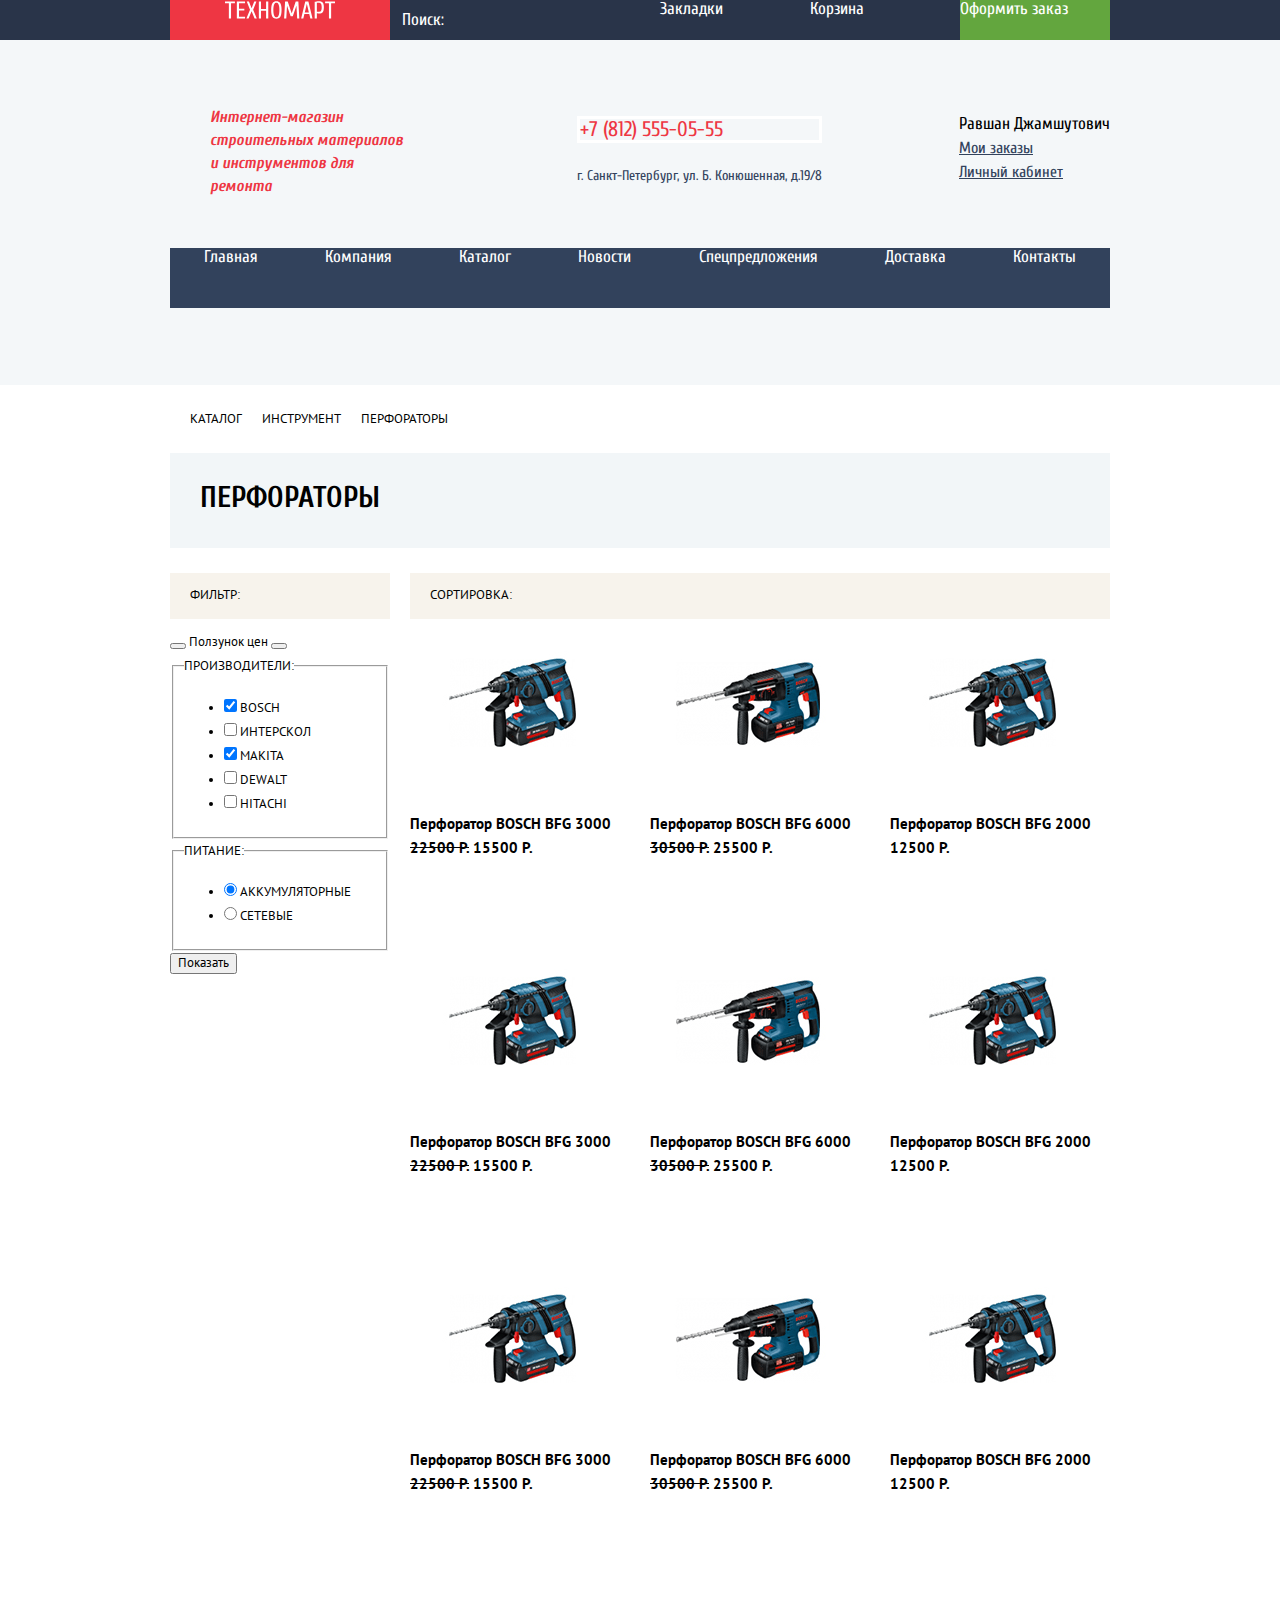
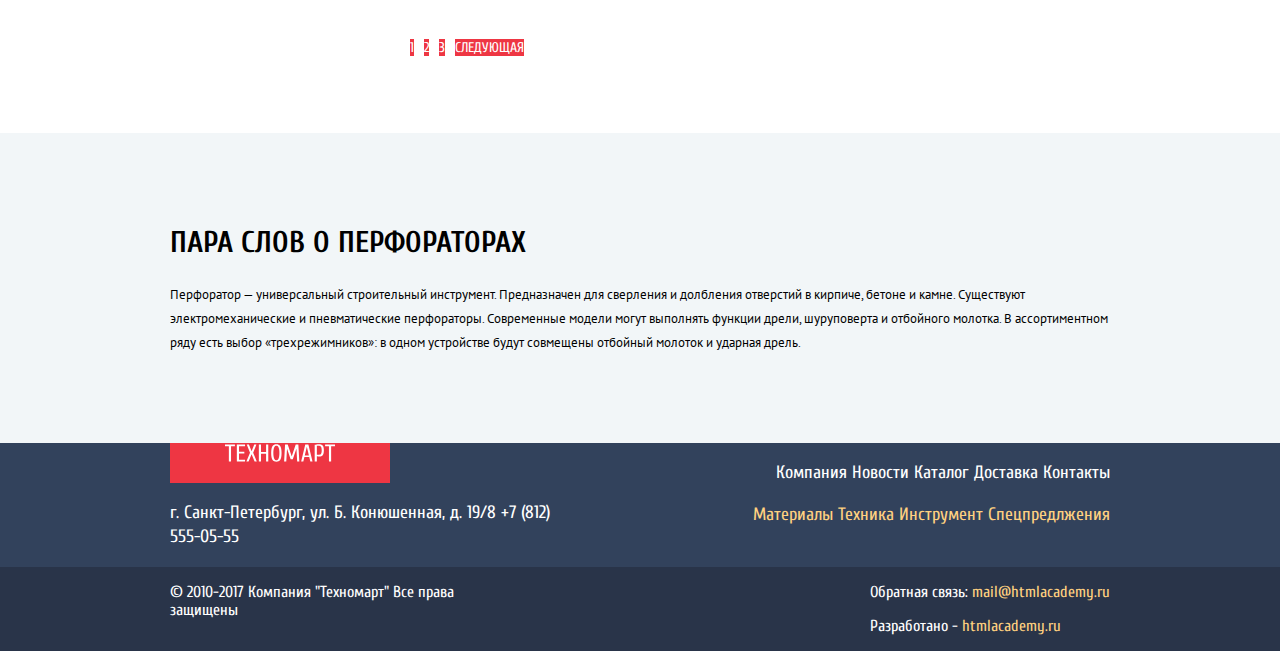
==== catalog.html @ 054a9443 "Доработки всей сетки сайта" ====
<!DOCTYPE html>
<html lang="ru">
  <head>
    <meta charset="utf-8">
    <link href="https://fonts.googleapis.com/css?family=Cuprum:400,400i,700%7CPT+Sans:400,700&display=swap&subset=cyrillic" rel="stylesheet">
    <link rel="stylesheet" href="css/normalize.css">
    <link rel="stylesheet" href="css/style.css">
    <title>HTML Academy: Техномарт</title>
  </head>
  <body class="body-main">
    <header class="header">
      <div class="top-menu">
        <div class="container">
          <div class="flex-left">
            <a href="index.html" class="main-page">
              <img src="img/logo-technomart.svg" alt="Лого Техномарт" width="110" height="20" class="logo-main">
            </a> 
            <form action="https://echo.htmlacademy.ru/" method="post">
              <label class="visually-hidden" for="search">Форма поиска</label>
              <input type="search" name="search" class="search" placeholder="Поиск:" id="search">
            </form>
          </div>
          <div class="flex-right">
            <a href="#" class="bookmarks">Закладки</a>
            <a href="#" class="basket">Корзина</a>
            <a href="#" class="checkout">Оформить заказ</a>
          </div>
        </div>
      </div>

      <div class="middle-memu">
        <div class="container">
          <h1 class="page-title title">Интернет-магазин строительных материалов<br> и инструментов для ремонта</h1>
          <div class="title-contact">
            <p class="phone-contact">+7 (812) 555-05-55</p>
            <p class="city-contact">г. Санкт-Петербург, ул. Б. Конюшенная, д.19/8</p>
          </div>
          <ul class="user-menu-in">
            <li class="user"><a href="#">Равшан Джамшутович</a></li>
            <li><a href="#" class="my-orders">Мои заказы</a></li>
            <li><a href="#" class="area">Личный кабинет</a></li>
          </ul>
        </div>
      </div>

      <nav class="main-navigation">
        <ul class="site-navigation">
          <li><a href="index.html">Главная</a></li>
          <li><a href="#">Компания</a></li>
          <li><a>Каталог</a></li>
          <li><a href="#">Новости</a></li>
          <li><a href="#">Спецпредложения</a></li>
          <li><a href="#">Доставка</a></li>
          <li><a href="#">Контакты</a></li>
        </ul>
      </nav>
    </header>

    <main class="main-container">
      <div class="container">
        <ul class="breadcrumbs">
          <li><a href="index.html"><span class="visually-hidden">Home</span></a></li>
          <li><a>Каталог</a></li>
          <li><a href="#">Инструмент</a></li>
          <li><a href="#">Перфораторы</a></li>
        </ul>
      </div>
          
      <div class="container">
        <h2 class="name-catalog">Перфораторы</h2>
        <div class="flex-catalog">
          <section class="filters">
            <h2 class="filter-block">Фильтр:</h2>
            <form action="https://echo.htmlacademy.ru" method="get">
              <div class="filter-price">
                <div class="range">
                  <button class="button-range" type="button"></button>
                  <span class="range-line">Ползунок цен</span>
                  <button class="button-range" type="button"></button>
                </div>
              </div>
              <fieldset class="manufacturers">
                <legend>ПРОИЗВОДИТЕЛИ:</legend>
                <ul class="manufacturers-list">
                  <li class="filter-option">
                    <input type="checkbox" name="filter-bosch" id="bosch" checked>
                    <label for="bosch">BOSCH</label>
                  </li>
                  <li class="filter-option">
                    <input type="checkbox" name="filter-interskol" id="interskol">
                    <label for="interskol">ИНТЕРСКОЛ</label>
                  </li>
                  <li class="filter-option">
                    <input type="checkbox" name="filter-makita" id="makita" checked>
                    <label for="makita">MAKITA</label>
                  </li>
                  <li class="filter-option">
                    <input type="checkbox" name="filter-dewalt" id="dewalt">
                    <label for="dewalt">DEWALT</label>
                  </li>
                  <li class="filter-option">
                    <input type="checkbox" name="filter-hitachi" id="hitachi">
                    <label for="hitachi">HITACHI</label>
                  </li>
                </ul>
              </fieldset>

              <fieldset class="option">
                <legend>ПИТАНИЕ:</legend>
                <ul>
                  <li class="filter-option">
                    <input type="radio" name="filter" id="battery" checked>
                    <label for="battery">АККУМУЛЯТОРНЫЕ</label>
                  </li>
                  <li class="filter-option">
                    <input type="radio" name="filter" id="network">
                    <label for="network">СЕТЕВЫЕ</label>
                  </li>
                  </ul>
              </fieldset>
              <button type="submit" class="filter-button">Показать</button>
            </form>
          </section>
      
          <section class="catalog-items">
              <h2 class="visually-hidden">Каталог товаров</h2>
              <div class="sorting">
                Сортировка:
              </div>
              <article class="item">
                <img src="img/bfg3000.png" width="218" height="170" alt="Перфоратор BOSCH BFG 3000">
                <h3>
                  <span class="model">Перфоратор BOSCH</span>
                  <span class="model">BFG 3000</span>
                  <del>22500 Р.</del>
                  <span class="price">15500 Р.</span>
                </h3>
              </article>
              <article class="item">
                <img src="img/bfg6000.png" width="218" height="170" alt="Перфоратор BOSCH BFG 6000">
                <h3>
                  <span class="model">Перфоратор BOSCH</span>
                  <span class="model">BFG 6000</span>
                  <del>30500 Р.</del>
                  <span class="price">25500 Р.</span>
                </h3>
              </article>
              <article class="item new-item">
                <img src="img/bfg2000.png" width="218" height="170" alt="Перфоратор BOSCH BFG 2000">
                <h3>
                  <span class="model">Перфоратор BOSCH</span>
                  <span class="model">BFG 2000</span>
                  <del></del>
                  <span class="price">12500 Р.</span>
                </h3>
              </article>
              <article class="item">
                <img src="img/bfg3000.png" width="218" height="170" alt="Перфоратор BOSCH BFG 3000">
                <h3>
                  <span class="model">Перфоратор BOSCH</span>
                  <span class="model">BFG 3000</span>
                  <del>22500 Р.</del>
                  <span class="price">15500 Р.</span>
                </h3>
              </article>
              <article class="item new-item">
                <img src="img/bfg6000.png" width="218" height="170" alt="Перфоратор BOSCH BFG 6000">
                <h3>
                  <span class="model">Перфоратор BOSCH</span>
                  <span class="model">BFG 6000</span>
                  <del>30500 Р.</del>
                  <span class="price">25500 Р.</span>
                </h3>
              </article>
              <article class="item">
                <img src="img/bfg2000.png" width="218" height="170" alt="Перфоратор BOSCH BFG 2000">
                <h3>
                  <span class="model">Перфоратор BOSCH</span>
                  <span class="model">BFG 2000</span>
                  <del></del>
                  <span class="price">12500 Р.</span>
                </h3>
              </article>
              <article class="item new-item">
                <img src="img/bfg3000.png" width="218" height="170" alt="Перфоратор BOSCH BFG 3000">
                <h3>
                  <span class="model">Перфоратор BOSCH</span>
                  <span class="model">BFG 3000</span>
                  <del>22500 Р.</del>
                  <span class="price">15500 Р.</span>
                </h3>
              </article>
              <article class="item">
                <img src="img/bfg6000.png" width="218" height="170" alt="Перфоратор BOSCH BFG 6000">
                <h3>
                  <span class="model">Перфоратор BOSCH</span>
                  <span class="model">BFG 6000</span>
                  <del>30500 Р.</del>
                  <span class="price">25500 Р.</span>
                </h3>
              </article>
              <article class="item">
                <img src="img/bfg2000.png" width="218" height="170" alt="Перфоратор BOSCH BFG 2000">
                <h3>
                  <span class="model">Перфоратор BOSCH</span>
                  <span class="model">BFG 2000</span>
                  <del></del>
                  <span class="price">12500 Р.</span>
                </h3>
              </article>

              <div class="page-number">
                <ul>
                  <li><a href="#" class="button">1</a></li>
                  <li><a href="#" class="button">2</a></li>
                  <li><a href="#" class="button">3</a></li>
                  <li><a href="#" class="button">Следующая</a></li>
                </ul>
              </div>
          </section>
        </div>
      </div>
      <div class="main-bottom">
        <div class="container">
            <h2 class="about-perforator">ПАРА СЛОВ О ПЕРФОРАТОРАХ</h2>
            <p class="about-perforator-text">Перфоратор — универсальный строительный инструмент. Предназначен для сверления и долбления отверстий в кирпиче, бетоне и камне.
                Существуют электромеханические и пневматические перфораторы. Современные модели могут выполнять функции дрели, шуруповерта и отбойного молотка. В ассортиментном ряду есть выбор «трехрежимников»: в одном устройстве будут совмещены отбойный молоток и ударная дрель.</p>
        </div>
      </div>
    </main>

      <footer class="page-footer">
        <div class="container">
          <div class="footer-top">
            <div class="flex-footer-left">
              <div class="main-page">
                <img src="img/logo-technomart.svg" alt="Лого Техномарт" width="110" height="20" class="logo-main">
              </div>
              <p>г. Санкт-Петербург, ул. Б. Конюшенная, д. 19/8
                  +7 (812) 555-05-55</p>
            </div>
  
            <div class="flex-footer-right">
              <ul class="footer-menu">
                <li><a href="#">Компания</a></li>
                <li><a href="#">Новости</a></li>
                <li><a href="catalog.html">Каталог</a></li>
                <li><a href="#">Доставка</a></li>
                <li><a href="#">Контакты</a></li>
              </ul>
              
              <ul class="shop-list">
                <li><a href="#">Материалы</a></li>
                <li><a href="#">Техника</a></li>
                <li><a href="#">Инструмент</a></li>
                <li><a href="#">Спецпредлжения</a></li>
              </ul>
            </div>
          </div>
        </div>
  
        <div class="footer-bottom">
          <div class="container">
            <div class="flex-footer-bottom">
              <div class="flex-footer-bottom-left">
                <p class="footer-copyright">&copy; 2010-2017 Компания "Техномарт" Все права защищены</p>
              </div>
              <div class="flex-footer-bottom-center">
                <ul class="button-social">
                  <li><a href="#" class="vk"><span class="visually-hidden">Вконтакте</span></a></li>
                  <li><a href="#" class="fb"><span class="visually-hidden">Фейсбук</span></a></li>
                  <li><a href="#" class="inst"><span class="visually-hidden">Инстаграм</span></a></li>
                </ul>
              </div>
              <div class="flex-footer-bottom-right">
                <div class="feedback">
                  <p>Обратная связь: <a href="mailto:mail@htmlacademy.ru">mail@htmlacademy.ru</a></p>
                </div>
                <div class="develop">
                  <p>Разработано - <a href="https://htmlacademy.ru/intensive/htmlcss">htmlacademy.ru</a></p>
                </div>
              </div>
            </div>
          </div>
        </div>
      </footer>

      <section class="modal modal-item">
        <h2>Товар добавлен в корзину!</h2>
        <button type="button">Оформить заказ</button>
        <button type="button">Продолжить покупки</button>
        <button class="modal-close" type="button"><span class="visually-hidden">Закрыть</span></button>
      </section>
  </body>
</html>
---- css/style.css ----
html {
  box-sizing: border-box;
}

*, *::before, *::after {
  box-sizing: inherit;
}

body {
  margin: 0;
  padding: 0;

  font-family: "PT Sans", Arial, sans-serif;
  font-size: 13px;
  line-height: 24px;
  color: #000000;

  background-color: #ffffff;
}

a {
  text-decoration: none;
}

.header {
  font-family: "Cuprum", Arial, sans-serif;
  font-size: 17px;
  color: #ffffff;

  background-color: #f4f7f9;
}

.header a {
  color: #ffffff;
}

.main-page {
  background-color: #ee3643;
}

.top-menu .main-page:hover,
.page-footer .main-page:hover {
  color: #ffffff;
  background-color: #ca2c37;
}

.top-menu .main-page:focus,
.top-menu .main-page:active,
.page-footer .main-page:focus,
.page-footer .main-page:active {
  background-color: #ba2732;
  color: rgb(255,255,255, 0.3);
}

.search {
  color: #ffffff;
  border-width: 0px;

  background-color: #293449;
}

.search::placeholder {
  color: #ffffff;
}

.top-menu .search:hover {
  background-color: #212a3a;
}

.top-menu .search:focus,
.top-menu .search:active {
  color: #000000;
  background-color: #ffffff;
}

.top-menu {
  line-height: 18px;
  
  background-color: #293449;
}

.top-menu a:hover {
  background-color: #212a3a;
}

.top-menu a:focus,
.top-menu a:active {
  background-color: #161d29;
  color: rgb(255,255,255, 0.3);
}

.checkout {
  background-color: #63a63e;
}

.top-menu .checkout:hover {
  background-color: #5fbb2d;
}

.top-menu .checkout:focus,
.top-menu .checkout:active {
  background-color: #518534;
}

.page-title {
  font-family: "Cuprum", Arial, sans-serif;
  font-size: 16px;
  line-height: 23px;
  color: #ee3643;
  font-style: italic;
}

.phone-contact {
  font-size: 21px;
  line-height: 21px;
  color: #ee3643;
  
  border: 3px solid white;
}

.city-contact {
  font-size: 14px;
  line-height: 24px;
  color: #32425c;
}

.user-menu li {
  list-style: none;
}

.user-menu a {
  font-size: 21px;
  line-height: 21px;
  color: #000000;
  list-style: none;
  background-color: #ffffff;
}

.my-orders,
.area {
  color: #32425c;
  font-size: 16px;
  line-height: 18px;
}

.user-menu a:hover {
  color: #ee3643;
}

.user-menu a:focus,
.user-menu a:active {
  color: rgb(0,0,0, 0.3);
}

.user-menu-in li,
.user-menu li {
  list-style: none;
  margin-left: 0;
  padding: 0;
}

.user-menu-in a{
  color: #32425c;
  text-decoration: underline;
}

.user-menu-in a:hover {
  color: #ee3643;
}

.user-menu-in a:focus,
.user-menu-in a:active {
  color: rgb(0,0,0, 0.3);
}

.user a {
  color: #000000;
  text-decoration: none;
}

.user a:hover {
  color: #000000;
}

.user a:focus,
.user a:active {
  color: rgb(0,0,0, 0.3);
}

.main-navigation li {
  font-size: 17px;
  line-height: 17px;
  list-style: none;
  color: #ffffff;
  background-color: #32425c;
}

.main-navigation ul {
  margin-left: 0;
  padding-left: 0;
}

.main-navigation a:hover {
  background-color: #293449;
}

.main-navigation a:focus,
.main-navigation a:active {
  background-color: #1d2739;
  color: rgb(255,255,255, 0.3);
}

.breadcrumbs li {
  list-style: none;
}

.breadcrumbs a{
   font-family: "PT Sans", Arial, sans-serif;
   color: #000000;
   font-size: 13px;
   line-height: 18px;
   text-transform: uppercase;
}

.information h2 {
  font-family: "Cuprum", Arial, sans-serif;
  color: #000000;
  font-size: 30px;
  line-height: 30px;
  text-transform: uppercase;
  font-weight: normal;
}

.information p {
  font-size: 13px;
  line-height: 24px;
}

.information li {
  list-style: none;
  font-family: "Cuprum", Arial, sans-serif;
  font-size: 18px;
  line-height: 20px;
}

.button {
  font-family: "Cuprum", Arial, sans-serif;
  font-size: 14px;
  line-height: 18px;
  color: #ffffff;
  text-transform: uppercase;
  background-color: #ee3643;
}

.button:hover {
  background-color: #ca2c37;
}

.button:focus,
.button:active {
  background-color: #ba2732;
}

.page-footer {
  font-family: "Cuprum", Arial, sans-serif;
  font-size: 18px;
  line-height: 24px;
  color: #ffffff;
  background-color: #32425c;
}

.page-footer a  {
  color: #ffffff;
}

.page-footer li {
  list-style: none;
}

.shop-list a {
  color: #ffd180;
}

.footer-menu a:hover,
.shop-list a:hover {
  text-decoration: underline;
}

.footer-menu a:focus,
.footer-menu a:active {
  text-decoration: none;
  color: rgb(255,255,255, 0.3);
}

.shop-list a:focus,
.shop-list a:active {
  text-decoration: none;
  color: rgb(255, 209, 128, 0.3);
}

.footer-bottom {
  font-size: 16px;
  line-height: 18px;
  background-color: #293449;
}

.footer-bottom a {
  color: #ffd180;
}

.footer-bottom a:hover {
  text-decoration: underline;
}

.footer-bottom a:focus,
.footer-bottom a:active {
  text-decoration: none;
  color: #ee3643;
}

/* Modal */
.modal {
  display: none;
}

/* Скрытный текст */
.visually-hidden {
  position: absolute;
  width: 1px;
  height: 1px;
  margin: -1px;
  border: 0;
  padding: 0;
  clip: rect(0 0 0 0);
  overflow: hidden;
}

/* СЕТКА */

.top-menu {
  width: 100%;
  min-height: 40px;
  margin-bottom: 55px;
}

.container {
  width: 960px;
  padding: 0 10px;
  margin: 0 auto;
}

.top-menu .container {
  display: flex;
  justify-content: space-between;
  align-items: center;
}

.flex-left {
  width: 460px;
  display: flex;
}

.flex-right {
  width: 460px;
  display: flex;
  justify-content: flex-end;
}

.main-page {
  width: 220px;
  min-height: 40px;
  margin-right: 10px;

  text-align: center;
}

input[type="search"] {
  width: 220px;
  min-height: 40px;
}

.flex-right {
  width: 460px;
  display: flex;
}

.bookmarks,
.basket,
.checkout {
  width: 150px;
  min-height: 40px;
}

.middle-memu .container {
  display: flex;
  justify-content: space-between;
}

.title {
  width: 200px;
  margin-left: 40px;
  margin-right: 70px;
}

.middle-memu {
  margin-bottom: 40px; 
}

.user-menu {
  width: 300px;
  display: flex;
  justify-content: space-around;
}

.main-navigation {
  width: 940px;
  margin: 0 auto;
}

.site-navigation {
  display: flex;
  justify-content: space-around;

  background-color: #32425c;
}

.site-navigation li {
  min-height: 60px;
}

.header {
  margin-bottom: 60px;
  padding-bottom: 60px;
}

.information {
  display: flex;
}

.about-company {
  width: 540px;

  margin-right: 100px;
}

.transport-company {
  width: 300px;
}

.footer-top {
  display: flex;
  justify-content: space-between;
}

.flex-footer-left {
  width: 380px;
  margin-right: 10px;
}

.flex-footer-right {
  width: 550px;

  justify-content: flex-end;
}

.footer-menu,
.shop-list {
  display: flex;
  justify-content: flex-end;
}

.footer-menu li,
.shop-list li {
  margin-right: 5px;
}

.footer-menu li:last-child,
.shop-list li:last-child {
  margin-right: 0;
}

.flex-footer-bottom {
  display: flex;
  justify-content: space-between;
}

.flex-footer-bottom-left {
  width: 300px;
}

.flex-footer-bottom-center {
  width: 160px;
}

.flex-footer-bottom-rigth {
  width: 300px;
}

.services {
  width: 960px;

  font-family: "Cuprum", Arial, sans-serif;
  color: #ffffff;
  
  display: flex;
  flex-wrap: wrap;
  justify-content: space-between;
  
  margin-bottom: 53px;
}

.block {
  width: 300px;
  height: 123px;
  background-color: #212a3a;
  margin-right: 20px;
  margin-bottom: 20px;
}

.slaid {
  width: 620px;
  height: 266px;
}

.block a {
  color: #ffffff;
}

.popular {
  background-color: #f9f5f0;

  display: flex;
  justify-content: space-between;

  padding-left: 30px;
  padding-right: 25px;
  padding-top: 20px;
  padding-bottom: 20px;
  margin-bottom: 20px;
}

.products-list {
  display: flex;
  justify-content: space-between;

  margin-bottom: 20px;
}

.generator-logo ul{
  display: flex;
  justify-content: space-between;
  flex-wrap: wrap;

  list-style: none;
  margin-left: 0;
  padding-left: 0;
}

.generator-logo a {
  display: block;

  width: 220px;
  height: 145px;
}

.generators {
  margin-bottom: 85px;
}

.handling-list {
  list-style: none;
  margin-left: 0;
  margin-top: 0;
  margin-bottom: 0;
  padding-left: 0;
}

.handling-bottom {
  display: flex;
}

.handling {
  background-color: #f4f8f9;
  
  padding-top: 70px;
  padding-bottom: 100px;
  margin-bottom: 80px;
}

.breadcrumbs {
  display: flex;

  margin-left: 0;
  padding-left: 0;
}

.breadcrumbs li {
  font-size: 13px;
  line-height: 18px;

  margin-right: 20px;
}

.body-main .header {
  margin-bottom: 25px;
}

.name-catalog {
  font-family: "Cuprum", Arial, sans-serif;
  font-size: 30px;
  line-height: 30px;
  text-transform: uppercase;

  background-color: #f2f6f8;

  padding-left: 30px;
  padding-top: 30px;
  padding-bottom: 35px;
}

.flex-catalog {
  display: flex;
  flex-wrap: wrap;
}

.filters {
  width: 220px;

  margin-right: 20px;
  margin-top: 0;
}

.catalog-items {
  width: 700px;

  display: flex;
  flex-wrap: wrap;
  justify-content: space-between;
}

.item {
  width: 220px;
  height: 318px;
}

.filter-block {
  font-size: 13px;
  line-height: 18px;
  font-weight: normal;

  padding-top: 13px;
  padding-bottom: 15px;
  padding-left: 20px;
  margin-top: 0;

  text-transform: uppercase;
  background-color: #f7f3ec;
}

.sorting {
  width: 100%;

  font-size: 13px;
  line-height: 18px;
  text-transform: uppercase;
  font-weight: normal;

  background-color: #f7f3ec;

  padding-top: 13px;
  padding-bottom: 15px;
  padding-left: 20px;
  margin-top: 20xp;
}

.page-number {
  margin-top: 50px;
  margin-bottom: 60px;
}

.page-number ul{
  display: flex;

  list-style: none;
  margin-left: 0;
  padding-left: 0;
}

.page-number li {
  margin-right: 10px;
}

.main-bottom {
  padding-top: 70px;
  padding-bottom: 75px;

  background-color: #f2f6f8;
}

.about-perforator {
  font-family: "Cuprum", Arial, sans-serif;
  font-size: 30px;
  line-height: 30px;
  text-transform: uppercase;
}

.about-perforator-text {
  font-size: 13px;
  line-height: 24px;
}

/* Slider-main */
.slaid {
  position: relative;
}

.slaid input[type="radio"] {
  display: none;
}

.slider-inner {
  overflow: hidden;
}

.slider-slides {
  width: 200%;
  transition: transform 0.8s ease;
}

.slider-slides .sliderx {
  float: left;
  width: 620px;
  height: 266px;
}

.slider-controls {
  position: absolute;
  z-index: 1;

  margin-top: 215px;
  margin-left: 295px;

}

.slider-controls label {
  display: inline-block;
  margin: 0 2.5px;
  width: 10px;
  height: 10px;
  border-radius: 50%;
  background-color: white; 
  border: 2px solid white;
  cursor: pointer;
  transition: background-color 0.2s;
}

#btn-1:checked ~ .slider-controls label[for="btn-1"],
#btn-2:checked ~ .slider-controls label[for="btn-2"] {
  background-color: #ee3643;
}


#btn-1:checked ~ .slider-inner .slider-slides {
  transform: translate(0);
}

#btn-2:checked ~ .slider-inner .slider-slides {
  transform: translate(-620px);
}

.handling-top {
  margin-bottom: 75px;
}

.handling-list {
  width: 240px;
  margin-right: 80px;
}

.slide-handling {
  width: 630px;
}
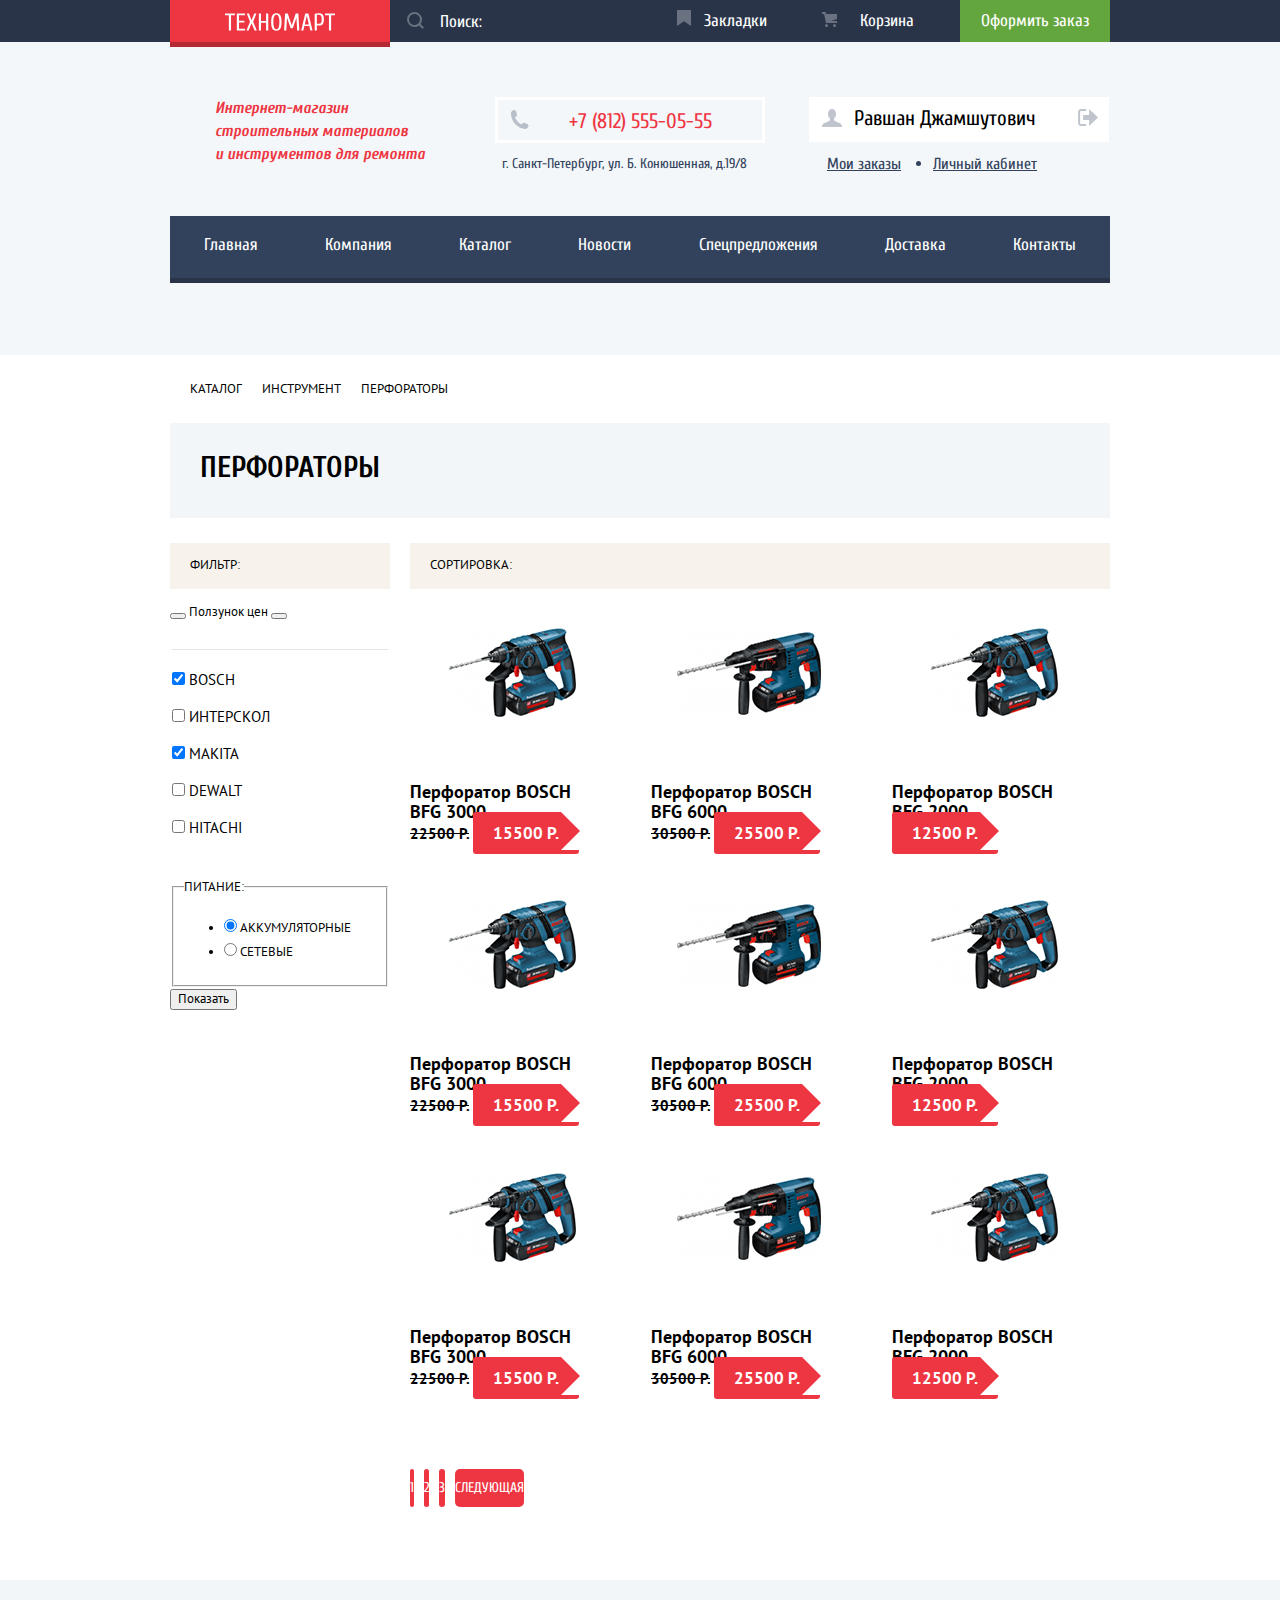
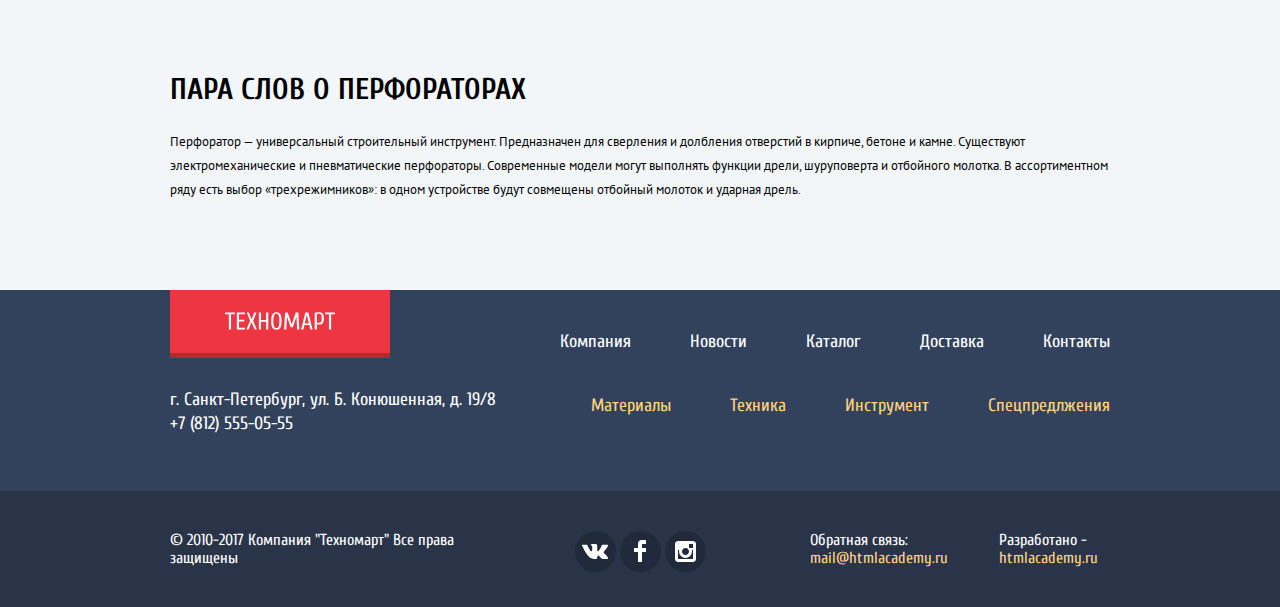
==== commit 14e3f3b3: "Главная страница" ====
--- a/catalog.html
+++ b/catalog.html
@@ -7,7 +7,7 @@
     <link rel="stylesheet" href="css/style.css">
     <title>HTML Academy: Техномарт</title>
   </head>
-  <body class="body-main">
+  <body class="inner">
     <header class="header">
       <div class="top-menu">
         <div class="container">
@@ -15,7 +15,7 @@
             <a href="index.html" class="main-page">
               <img src="img/logo-technomart.svg" alt="Лого Техномарт" width="110" height="20" class="logo-main">
             </a> 
-            <form action="https://echo.htmlacademy.ru/" method="post">
+            <form action="https://echo.htmlacademy.ru/" method="post" class="form-search">
               <label class="visually-hidden" for="search">Форма поиска</label>
               <input type="search" name="search" class="search" placeholder="Поиск:" id="search">
             </form>
@@ -30,13 +30,15 @@
 
       <div class="middle-memu">
         <div class="container">
-          <h1 class="page-title title">Интернет-магазин строительных материалов<br> и инструментов для ремонта</h1>
+          <h1 class="page-title">Интернет-магазин строительных материалов и&nbsp;инструментов для ремонта</h1>
           <div class="title-contact">
             <p class="phone-contact">+7 (812) 555-05-55</p>
             <p class="city-contact">г. Санкт-Петербург, ул. Б. Конюшенная, д.19/8</p>
           </div>
           <ul class="user-menu-in">
-            <li class="user"><a href="#">Равшан Джамшутович</a></li>
+            <li class="user"><a href="#"><svg xmlns="http://www.w3.org/2000/svg" width="20" height="18" viewBox="0 0 20 18"><path fill="#32425c" d="M17.881 14.166c-2.144-.735-4.256-1.666-5.207-2.39-.657-.501-.77-1.618-.517-2.415 1.118-.903 1.864-2.477 1.864-4.278C14.021 2.276 12.221 0 10 0S5.979 2.276 5.979 5.083c0 1.801.746 3.374 1.863 4.277.253.798.141 1.915-.517 2.416-.95.724-3.063 1.654-5.207 2.39S0 18 0 18h20s.025-3.099-2.119-3.834z"/></svg>
+              Равшан Джамшутович</a></li>
+            <li class="login-out"><a href="#"><svg xmlns="http://www.w3.org/2000/svg" width="21" height="17" viewBox="0 0 21 17"><g fill="#32425c"><path fill="#32425c" d="M21 8.5L12.125 0v6h-6v5h6v6z"/><path fill="#32425c" d="M3.106 13.952V3.048c.018-.376.171-1.057 1.01-1.057h5.027V0H4.116C1.938 0 1.112 1.81 1.087 3.027v10.946C1.112 15.189 1.938 17 4.116 17h5.027v-1.99H4.116c-.839 0-.992-.683-1.01-1.058z"/></g></svg></a></li>
             <li><a href="#" class="my-orders">Мои заказы</a></li>
             <li><a href="#" class="area">Личный кабинет</a></li>
           </ul>
@@ -80,7 +82,7 @@
                 </div>
               </div>
               <fieldset class="manufacturers">
-                <legend>ПРОИЗВОДИТЕЛИ:</legend>
+                <legend class="visually-hidden">ПРОИЗВОДИТЕЛИ:</legend>
                 <ul class="manufacturers-list">
                   <li class="filter-option">
                     <input type="checkbox" name="filter-bosch" id="bosch" checked>
@@ -233,9 +235,9 @@
         <div class="container">
           <div class="footer-top">
             <div class="flex-footer-left">
-              <div class="main-page">
+              <a class="main-page" href="index.html">
                 <img src="img/logo-technomart.svg" alt="Лого Техномарт" width="110" height="20" class="logo-main">
-              </div>
+              </a> 
               <p>г. Санкт-Петербург, ул. Б. Конюшенная, д. 19/8
                   +7 (812) 555-05-55</p>
             </div>
@@ -244,7 +246,7 @@
               <ul class="footer-menu">
                 <li><a href="#">Компания</a></li>
                 <li><a href="#">Новости</a></li>
-                <li><a href="catalog.html">Каталог</a></li>
+                <li><a>Каталог</a></li>
                 <li><a href="#">Доставка</a></li>
                 <li><a href="#">Контакты</a></li>
               </ul>
@@ -267,9 +269,9 @@
               </div>
               <div class="flex-footer-bottom-center">
                 <ul class="button-social">
-                  <li><a href="#" class="vk"><span class="visually-hidden">Вконтакте</span></a></li>
-                  <li><a href="#" class="fb"><span class="visually-hidden">Фейсбук</span></a></li>
-                  <li><a href="#" class="inst"><span class="visually-hidden">Инстаграм</span></a></li>
+                  <li><a href="#" class="vk"><span class="visually-hidden">Вконтакте</span><svg xmlns="http://www.w3.org/2000/svg" width="26" height="15" viewBox="0 0 26 15"><path fill="#FFF" d="M16.138 11.51c.956-.309 2.18 2.04 3.483 2.939.978.681 1.727.534 1.727.534l3.473-.05s1.815-.112.957-1.554c-.071-.12-.503-1.069-2.585-3.022-2.177-2.043-1.882-1.712.739-5.244 1.597-2.153 2.236-3.468 2.036-4.028-.192-.539-1.365-.399-1.365-.399L20.69.713c-.381.001-.704.119-.851.515-.003.004-.621 1.666-1.445 3.079-1.741 2.989-2.436 3.148-2.724 2.961-.661-.433-.494-1.737-.494-2.664 0-2.897.432-4.105-.846-4.417-.427-.104-.739-.172-1.828-.182-1.392-.021-2.574 0-3.244.329-.445.223-.786.712-.579.74.26.035.843.16 1.155.586.401.552.389 1.789.389 1.789s.229 3.411-.54 3.834c-.528.29-1.25-.302-2.803-3.016-.793-1.388-1.392-2.922-1.392-2.922s-.116-.285-.326-.441c-.25-.185-.6-.244-.6-.244L.848.684S.29.7.085.946c-.182.218-.015.668-.015.668s2.909 6.881 6.203 10.347c3.02 3.182 6.452 2.971 6.452 2.971h1.555s.469-.054.709-.312c.224-.24.214-.691.214-.691s-.031-2.109.935-2.419z"/></svg></a></li>
+                  <li><a href="#" class="fb"><span class="visually-hidden">Фейсбук</span><svg xmlns="http://www.w3.org/2000/svg" width="12" height="22" viewBox="0 0 12 22"><path fill="#FFF" d="M12 4V0H8a4 4 0 0 0-4 4v4H0v4h4v10h4V12h4V8H8V4h4z"/></svg></a></li>
+                  <li><a href="#" class="inst"><span class="visually-hidden">Инстаграм</span><svg xmlns="http://www.w3.org/2000/svg" width="21" height="21" viewBox="0 0 21 21"><path fill="#FFF" d="M18 0H3C1.35 0 0 1.35 0 3v15c0 1.65 1.35 3 3 3h15c1.65 0 3-1.35 3-3V3c0-1.65-1.35-3-3-3zm-7.5 7c1.93 0 3.5 1.57 3.5 3.5S12.43 14 10.5 14 7 12.43 7 10.5 8.57 7 10.5 7zM18 18H3V9h1.181A6.504 6.504 0 0 0 4 10.5a6.5 6.5 0 1 0 13 0 6.45 6.45 0 0 0-.181-1.5H18v9zm0-11h-4V3h4v4z"/></svg></a></li>
                 </ul>
               </div>
               <div class="flex-footer-bottom-right">
--- a/css/style.css
+++ b/css/style.css
@@ -103,37 +103,139 @@
 }
 
 .page-title {
+  padding: 0;
+  margin: 0;
+
   font-family: "Cuprum", Arial, sans-serif;
   font-size: 16px;
   line-height: 23px;
   color: #ee3643;
   font-style: italic;
-}
-
-.phone-contact {
+
+  
+  width: 255px;
+
+  padding-left: 45px;
+  margin-right: 70px;
+}
+
+.title-contact {
+  width: 270px;
+
+  margin-right: 69px;
+}
+
+.inner .title-contact {
+  margin-right: 44px;
+}
+
+.title-contact p {
+  margin: 0;
+  padding: 0;
+}
+
+.title-contact .phone-contact {
+  position: relative;
+
   font-size: 21px;
   line-height: 21px;
   color: #ee3643;
-  
+
   border: 3px solid white;
-}
-
-.city-contact {
+
+  padding-top: 11px;
+  padding-left: 71px;
+  padding-bottom: 8px;
+}
+
+.phone-contact::before {
+  content: "";
+  position: absolute;
+
+  width: 19px;
+  height: 19px;
+  background-image: url("../img/icon-phone.svg");
+
+  left: 12px;
+  top: 10px;
+}
+
+.title-contact .city-contact {
   font-size: 14px;
   line-height: 24px;
   color: #32425c;
+
+  padding-left: 7px;
+  margin-top: 9px;
+}
+
+.user-menu {
+  display: flex;
+  justify-content: flex-end; 
+
+  margin: 0;
+  padding: 0;
+  width: 300px;
 }
 
 .user-menu li {
   list-style: none;
+  padding: 0;
 }
 
 .user-menu a {
+  display: block;
+
   font-size: 21px;
   line-height: 21px;
   color: #000000;
   list-style: none;
+
   background-color: #ffffff;
+  padding-top: 13px;
+  padding-bottom: 15px;
+  padding-right: 25px;
+}
+
+.login-in {
+  width: 121px;
+  margin-right: 10px;
+  padding-left: 50px;
+
+  position: relative;
+}
+
+.login-in::before {
+  content: "";
+
+  position: absolute;
+  top: 14px;
+  left: 14px;
+
+  width: 20px;
+  height: 17px;
+
+  background-image: url("../img/icon-login.svg");
+  background-repeat: no-repeat;
+  background-position: 0 0;
+
+  opacity: 0.3;
+}
+
+.login-in:hover::before {
+  opacity: 1;
+}
+
+.login-in:focus::before,
+.login-in:active::before {
+  opacity: 0.3;
+}
+
+.check-in {
+  display: block;
+
+  width: 150px;
+  padding-left: 25px;
 }
 
 .my-orders,
@@ -238,18 +340,30 @@
 
 .information li {
   list-style: none;
+
   font-family: "Cuprum", Arial, sans-serif;
   font-size: 18px;
   line-height: 20px;
+
+  padding-left: 35px;
 }
 
 .button {
+  display: block;
   font-family: "Cuprum", Arial, sans-serif;
   font-size: 14px;
   line-height: 18px;
+  text-align: center;
   color: #ffffff;
   text-transform: uppercase;
   background-color: #ee3643;
+
+  padding-top: 10px;
+  padding-bottom: 10px;
+
+  border-radius: 5px;
+  border-width: 1px;
+  border-color: transparent;
 }
 
 .button:hover {
@@ -262,6 +376,8 @@
 }
 
 .page-footer {
+  margin-top: 51px;
+
   font-family: "Cuprum", Arial, sans-serif;
   font-size: 18px;
   line-height: 24px;
@@ -269,6 +385,10 @@
   background-color: #32425c;
 }
 
+.inner .page-footer {
+  margin-top: 0;
+}
+
 .page-footer a  {
   color: #ffffff;
 }
@@ -302,6 +422,10 @@
   font-size: 16px;
   line-height: 18px;
   background-color: #293449;
+} 
+
+.footer-bottom p {
+  margin: 0;
 }
 
 .footer-bottom a {
@@ -339,7 +463,7 @@
 
 .top-menu {
   width: 100%;
-  min-height: 40px;
+  height: 42px;
   margin-bottom: 55px;
 }
 
@@ -351,55 +475,57 @@
 
 .top-menu .container {
   display: flex;
-  justify-content: space-between;
-  align-items: center;
 }
 
 .flex-left {
-  width: 460px;
+  width: 490px;
   display: flex;
 }
 
 .flex-right {
-  width: 460px;
-  display: flex;
-  justify-content: flex-end;
+  width: 450px;
+  display: flex;
+}
+
+.flex-right a {
+  display: block;
+  height:  42px;
 }
 
 .main-page {
+  display: flex;
   width: 220px;
-  min-height: 40px;
-  margin-right: 10px;
-
-  text-align: center;
+  height: 47px;
+  justify-content: center;
+  
+  padding-top: 12px;
+
+  box-shadow: inset 0 -5px 0 0 rgb(0, 0, 0, 0.24);
+}
+
+.page-footer .main-page {
+  height: 68px;
+  
+  padding-top: 21px;
+  margin-bottom: 30px;
 }
 
 input[type="search"] {
-  width: 220px;
-  min-height: 40px;
-}
-
-.flex-right {
-  width: 460px;
-  display: flex;
+  width: 270px;
+  height: 42px;
 }
 
 .bookmarks,
 .basket,
 .checkout {
   width: 150px;
-  min-height: 40px;
+  display: block;
+
+  position: relative;
 }
 
 .middle-memu .container {
   display: flex;
-  justify-content: space-between;
-}
-
-.title {
-  width: 200px;
-  margin-left: 40px;
-  margin-right: 70px;
 }
 
 .middle-memu {
@@ -415,6 +541,7 @@
 .main-navigation {
   width: 940px;
   margin: 0 auto;
+  box-shadow: 0 5px 0 0 #293449;
 }
 
 .site-navigation {
@@ -424,8 +551,12 @@
   background-color: #32425c;
 }
 
-.site-navigation li {
-  min-height: 60px;
+.site-navigation a {
+  display: block;
+  padding-top: 20px;
+  padding-bottom: 25px;
+  padding-left: 30px;
+  padding-right: 30px;
 }
 
 .header {
@@ -453,14 +584,25 @@
 }
 
 .flex-footer-left {
-  width: 380px;
-  margin-right: 10px;
+  width: 330px;
+}
+
+.flex-footer-left p,
+.flex-footer-right a {
+  font-family: "Cuprum", Arial, sans-serif;
+  font-size: 18px;
+  line-height: 24px;
 }
 
 .flex-footer-right {
   width: 550px;
-
-  justify-content: flex-end;
+}
+
+.footer-menu {
+  margin: 0;
+  padding: 0;
+  margin-top: 40px;
+  margin-bottom: 40px;
 }
 
 .footer-menu,
@@ -469,9 +611,15 @@
   justify-content: flex-end;
 }
 
+.shop-list {
+  margin: 0;
+  padding: 0;
+  margin-bottom: 73px;
+}
+
 .footer-menu li,
 .shop-list li {
-  margin-right: 5px;
+  margin-right: 59px;
 }
 
 .footer-menu li:last-child,
@@ -482,6 +630,9 @@
 .flex-footer-bottom {
   display: flex;
   justify-content: space-between;
+
+  padding-top: 40px;
+  padding-bottom: 35px;
 }
 
 .flex-footer-bottom-left {
@@ -489,7 +640,7 @@
 }
 
 .flex-footer-bottom-center {
-  width: 160px;
+  width: 131px;
 }
 
 .flex-footer-bottom-rigth {
@@ -506,7 +657,7 @@
   flex-wrap: wrap;
   justify-content: space-between;
   
-  margin-bottom: 53px;
+  margin-bottom: 33px;
 }
 
 .block {
@@ -601,7 +752,7 @@
   margin-right: 20px;
 }
 
-.body-main .header {
+.inner .header {
   margin-bottom: 25px;
 }
 
@@ -638,9 +789,71 @@
   justify-content: space-between;
 }
 
-.item {
+.products-list .item {
+  position: relative;
+  display: inline-block;
   width: 220px;
-  height: 318px;
+  margin-right: 20px;
+  margin-bottom: 20px;
+  
+  line-height: 20px;
+  font-weight: bold;
+  text-align: center;
+  
+  border: 1px solid #ccc;
+}
+
+.model {
+  display: block;
+
+  font-size: 18px;
+  line-height: 20px;
+  font-weight: bold;
+  color: #000000;
+}
+
+.discount-item {
+  font-size: 17px;
+  line-height: 18px;
+
+  height: 18px;
+
+  margin-top: 15px;
+  margin-bottom: 10px;
+  
+  color: #999;
+  text-decoration: line-through;
+}
+
+.price {
+  font-size: 17px;
+  line-height: 18px;
+  font-weight: bold;
+
+  position: relative;
+  width: 141px;
+  height: 38px;
+  margin: 10px auto;
+  margin-bottom: 10px;
+  padding: 10px 20px;
+  
+  color: white;
+  background: #ee3643;
+  border-radius: 3px;
+}
+
+.price::after {
+  content: "";
+  
+  position: absolute;
+  top: 0;
+  right: -20px;
+  
+  width: 0;
+  height: 0;
+  
+  border: 19px solid white;
+  border-left-color: #ee3643;
 }
 
 .filter-block {
@@ -670,7 +883,6 @@
   padding-top: 13px;
   padding-bottom: 15px;
   padding-left: 20px;
-  margin-top: 20xp;
 }
 
 .page-number {
@@ -779,4 +991,596 @@
 
 .slide-handling {
   width: 630px;
+}
+
+.flex-left input {
+  padding-left: 50px;
+  outline: none;
+}
+
+.bookmarks {
+  padding-top: 12px;
+  padding-left: 44px;
+}
+
+.bookmarks::before {
+  content: "";
+
+  position: absolute;
+  top: 10px;
+  left: 17px;
+
+  width: 14px;
+  height: 16px;
+
+  background-image: url("../img/icon-bookmark.svg");
+  background-repeat: no-repeat;
+  background-position: 0 0;
+
+  opacity: 0.3;
+}
+
+.bookmarks:hover::before {
+  opacity: 1;
+}
+
+.bookmarks:focus::before,
+.bookmarks:active::before {
+  opacity: 0.3;
+}
+
+.basket::before {
+  content: "";
+
+  position: absolute;
+  top: 12px;
+  left: 12px;
+
+  width: 15px;
+  height: 15px;
+
+  background-image: url("../img/icon-cart.svg");
+  background-repeat: no-repeat;
+  background-position: 0 0;
+
+  opacity: 0.3;
+}
+
+.basket:hover::before {
+  opacity: 1;
+}
+
+.basket:focus::before,
+.basket:active::before {
+  opacity: 0.3;
+}
+
+.basket {
+  padding-top: 12px;
+  padding-left: 50px;
+}
+
+.checkout {
+  text-align: center;
+  padding-top: 12px;
+}
+
+.services {
+  font-family: "Cuprum", Arial, sans-serif;
+  font-size: 24px;
+  line-height: 30px;
+  color: white;
+}
+
+.services h3 {
+  margin: 0;
+}
+
+.services a {
+  display: block;
+
+  font-size: 14px;
+  line-height: 18px;
+  text-transform: uppercase;
+
+  margin-left: 3px;
+  margin-top: 16px;
+}
+
+.materials {
+  background-color: #ffbf47;
+
+  padding-left: 23px;
+  padding-top: 25px;
+  padding-right: 43px;
+
+  display: flex;
+}
+
+.materials img {
+  margin-left: auto;
+  margin-bottom: 27px;
+}
+
+.tools {
+  background-color: #3bbce3;
+
+  padding-left: 23px;
+  padding-top: 25px;
+  padding-right: 28px;
+
+  display: flex;
+}
+
+.tools img {
+  margin-left: auto;
+  margin-bottom: 29px;
+}
+
+.mechanism {
+  background-color: #dc91d8;
+  padding-left: 23px;
+  padding-top: 25px;
+  padding-right: 31px;
+  display: flex;
+}
+
+.mechanism img {
+  margin-left: auto;
+  margin-bottom: 30px;
+}
+
+.discount {
+  background-color: #8ed78f;
+  padding-left: 23px;
+  padding-top: 25px;
+  padding-right: 45px;
+  display: flex;
+}
+
+.discount img {
+  margin-left: auto;
+  margin-bottom: 25px;
+}
+
+.delivery {
+  background-color: #ffc047;
+  padding-left: 23px;
+  padding-top: 25px;
+  padding-right: 31px;
+  display: flex;
+}
+
+.delivery img {
+  margin-left: auto;
+  margin-bottom: 28px;
+}
+
+.button-block {
+  display: block;
+  width: 135px;
+  height: 38px;
+
+  padding: 10px 0;
+  text-align: center;
+  background-color: rgb(0, 0, 0, 0.1);
+
+  border-radius: 5px;
+  border-width: 1px;
+  border-color: transparent;
+}
+
+.block a:hover {
+  background-color: rgb(0,0,0, 0.2);
+}
+
+.block a:focus,
+.block a:active {
+  background-color: rgb(0,0,0, 0.3);
+}
+
+.popular h2 {
+  font-family: "Cuprum", Arial, sans-serif;
+  font-size: 30px;
+  line-height: 30px;
+  color: #32425c;
+  font-weight: normal;
+  text-transform: uppercase;
+
+  margin: 0;
+}
+
+.popular .button {
+  width: 253px;
+}
+
+.flag {
+  position: absolute;
+  top: -1px;
+  right: -1px;
+  
+  width: 60px;
+  height: 60px;
+  
+  text-indent: -1000px;
+  overflow: hidden;
+  z-index: 30;
+}
+
+.flag-new {
+  background-image: url("../img/new-flag.png");
+  background-repeat: no-repeat;
+  background-position: 0 0;
+}
+
+.item .actions {
+  position: absolute;
+  top: 0;
+  left: 0;
+  
+  width: 218px;
+  height: 130px;
+  padding: 40px 0;
+  
+  background-color: rgba(255,255,255, 1);
+  z-index: 10;
+}
+
+.item .actions .buy,
+.item .actions .bookmark {
+  display: block;
+  width: 129px;
+  margin: 0 auto;
+  margin-bottom: 7px;
+  padding: 7px 0;
+  
+  background-color: #63a63e;
+  border: 3px solid #63a63e;
+  border-bottom-color: #367315;
+  border-radius:3px;
+  
+  color: white;
+  font-size: 14px;
+  font-weight: normal;
+  font-family: "Cuprum", Arial,  sans-serif;
+  line-height: 18px;
+  text-decoration: none;
+  text-transform: uppercase;
+}
+
+.item .actions .bookmark {
+  color: #32425c;
+  background: white;
+  border-bottom-color: #63a63e;
+}
+
+.item:hover,
+.generator-logo-list a:hover {
+  box-shadow: 0 10px 25px 0 #293449;
+}
+
+.item .actions {
+  display: none;
+}
+
+.item:hover .actions {
+  display: block;
+}
+
+.item .actions {
+  display: none;
+}
+
+.item .actions .buy:hover {
+  background-color: #5fbb2d;
+  border: 3px solid #5fbb2d;
+  border-bottom-color: #367315;
+}
+
+.item .actions .buy:focus,
+.item .actions .buy:active {
+  background-color: #367315;
+  border: 3px solid #367315;
+  border-bottom-color: #367315;
+}
+
+.item .actions .bookmark:hover {
+  background: white;
+  border-color: #32425c;
+}
+
+.item .actions .bookmark:focus,
+.item .actions .bookmark:active {
+  background: white;
+  border-color: rgb(50, 66, 92, 0.3);
+  color: rgb(50, 66, 92, 0.3);
+}
+
+.generator-logo-list {
+  margin: 0;
+  padding: 0;
+}
+
+.generator-logo-list a {
+  display: flex;
+  justify-content: center;
+  align-items: center;
+
+  width: 220px;
+  height: 145px;
+  
+  margin-bottom: 20px;
+
+  border: 1px solid #eaeaea;
+}
+
+.flex-footer-bottom-right {
+  display: flex;
+  justify-content: space-between;
+}
+
+.feedback,
+.develop {
+  width: 140px;
+}
+
+.feedback {
+  margin-right: 20px;
+}
+
+.develop {
+  padding-left:  29px;
+  padding-right: 15px;
+}
+
+.information h2 {
+  margin: 0;
+  margin-bottom: 35px;
+}
+
+.information p {
+  margin: 0px;
+
+  font-size: 13px;
+  line-height: 24px;
+  color: #000000;
+}
+
+.contacts p {
+  width: 180px;
+  margin-bottom: 35px;
+}
+
+.contacts img {
+  margin-bottom: 40px;
+}
+
+.contacts .button {
+  width: 300px;
+}
+
+.about-company p:nth-of-type(1) {
+  margin-bottom: 30px;
+}
+
+.about-company p:nth-of-type(2) {
+  margin-bottom: 21px;
+}
+
+.transport-company li {
+  margin-bottom: 23px;
+}
+
+.transport-company {
+  margin: 0;
+  padding: 0;
+  margin-bottom: 36px;
+
+  font-family: "Cuprum", Arial, sans-serif;
+  font-size: 18px;
+  line-height: 20px;
+}
+
+.manufacturers {
+  border-top-width: 1px;
+  border-right-width: 0;
+  border-left-width: 0;
+  border-bottom-width: 0;
+  border-top-color: #e5e5e5;
+
+  padding: 0;
+  margin-top: 25px;
+  padding-top: 20px;
+  padding-bottom: 20px;
+}
+
+.manufacturers-list {
+  margin: 0;
+  padding: 0;
+}
+
+.manufacturers-list li {
+  list-style: none;
+
+  font-size: 15px;
+  line-height: 20px;
+  margin-bottom: 17px;
+}
+
+.form-search {
+  position: relative;
+}
+
+.form-search::before {
+  content: "";
+
+  position: absolute;
+  top: 12px;
+  left: 17px;
+
+  width: 17px;
+  height: 17px;
+
+  background-image: url("../img/icon-search.svg");
+  background-repeat: no-repeat;
+  background-position: 0 0;
+
+  opacity: 0.3;
+}
+
+.form-search:hover::before {
+  opacity: 1;
+}
+
+.form-search:focus::before,
+.form-search:active::before {
+  background-image: url("../img/icon-search-active.svg");
+}
+
+.transport-company li {
+  position: relative;
+}
+
+.transport-company li::before {
+  content: "";
+
+  position: absolute;
+  top: 9px;
+  left: 0px;
+
+  width: 25px;
+  height: 2px;
+
+  background-image: url("../img/type-list.png");
+  background-repeat: no-repeat;
+  background-position: 0 0;
+}
+
+.button-social {
+  display: flex;
+
+  margin: 0;
+  padding: 0;
+}
+
+.button-social a {
+  display: flex;
+  justify-content: center;
+  align-items: center;
+
+  width: 41px;
+  height: 41px;
+
+  background-color: #212a3a;
+  border: 1px solid transparent;
+  border-radius: 50%;
+  
+  margin-right: 4px;
+}
+
+.button-social .inst {
+  margin-right: 0;
+}
+
+.vk:hover,
+.vk:focus,
+.vk:active,
+.fb:hover,
+.fb:focus,
+.fb:active,
+.inst:hover,
+.inst:focus,
+.inst:active {
+  background-color: #ee3643;
+}
+
+.user-menu-in {
+  margin: 0;
+  padding: 0;
+
+  display: flex;
+  flex-wrap: wrap;
+
+  width: 300px;
+}
+
+.user {
+  width: 240px;
+
+  font-size: 21px;
+  line-height: 21px;
+}
+
+.user a {
+  display: block;
+
+  background-color: #ffffff;
+  color: #000000;
+
+  padding-left: 45px;
+  padding-top: 11px;
+  padding-bottom: 13px;
+  padding-right: 8px;
+
+  position: relative;
+}
+
+.login-out a {
+  display: block;
+
+  width: 60px;
+  position: relative;
+  background-color: #ffffff;
+
+  padding-top: 45px;
+  padding-right: 10px;
+  padding-left: 28px;
+}
+
+.user svg {
+  position: absolute;
+
+  left: 13px;
+  top: 12px;
+
+  opacity: 0.3;
+}
+
+.user a:hover svg {
+  opacity: 1;
+}
+
+.user a:focus svg,
+.user a:active svg {
+  opacity: 0.3;
+}
+
+.login-out svg {
+  position: absolute;
+
+  left: 28px;
+  top: 12px;
+
+  opacity: 0.3;
+}
+
+.login-out a:hover svg {
+  opacity: 1;
+}
+
+.login-out a:focus svg,
+.login-out a:active svg {
+  opacity: 0.3;
+}
+
+.user-menu-in li:nth-of-type(3) {
+  margin-left: 18px;
+  margin-right:  32px;
+  margin-top: 9px;
+}
+
+.user-menu-in li:nth-of-type(4) {
+  list-style-type: disc;
+  color: #32425c;
+  margin-top: 9px;
 }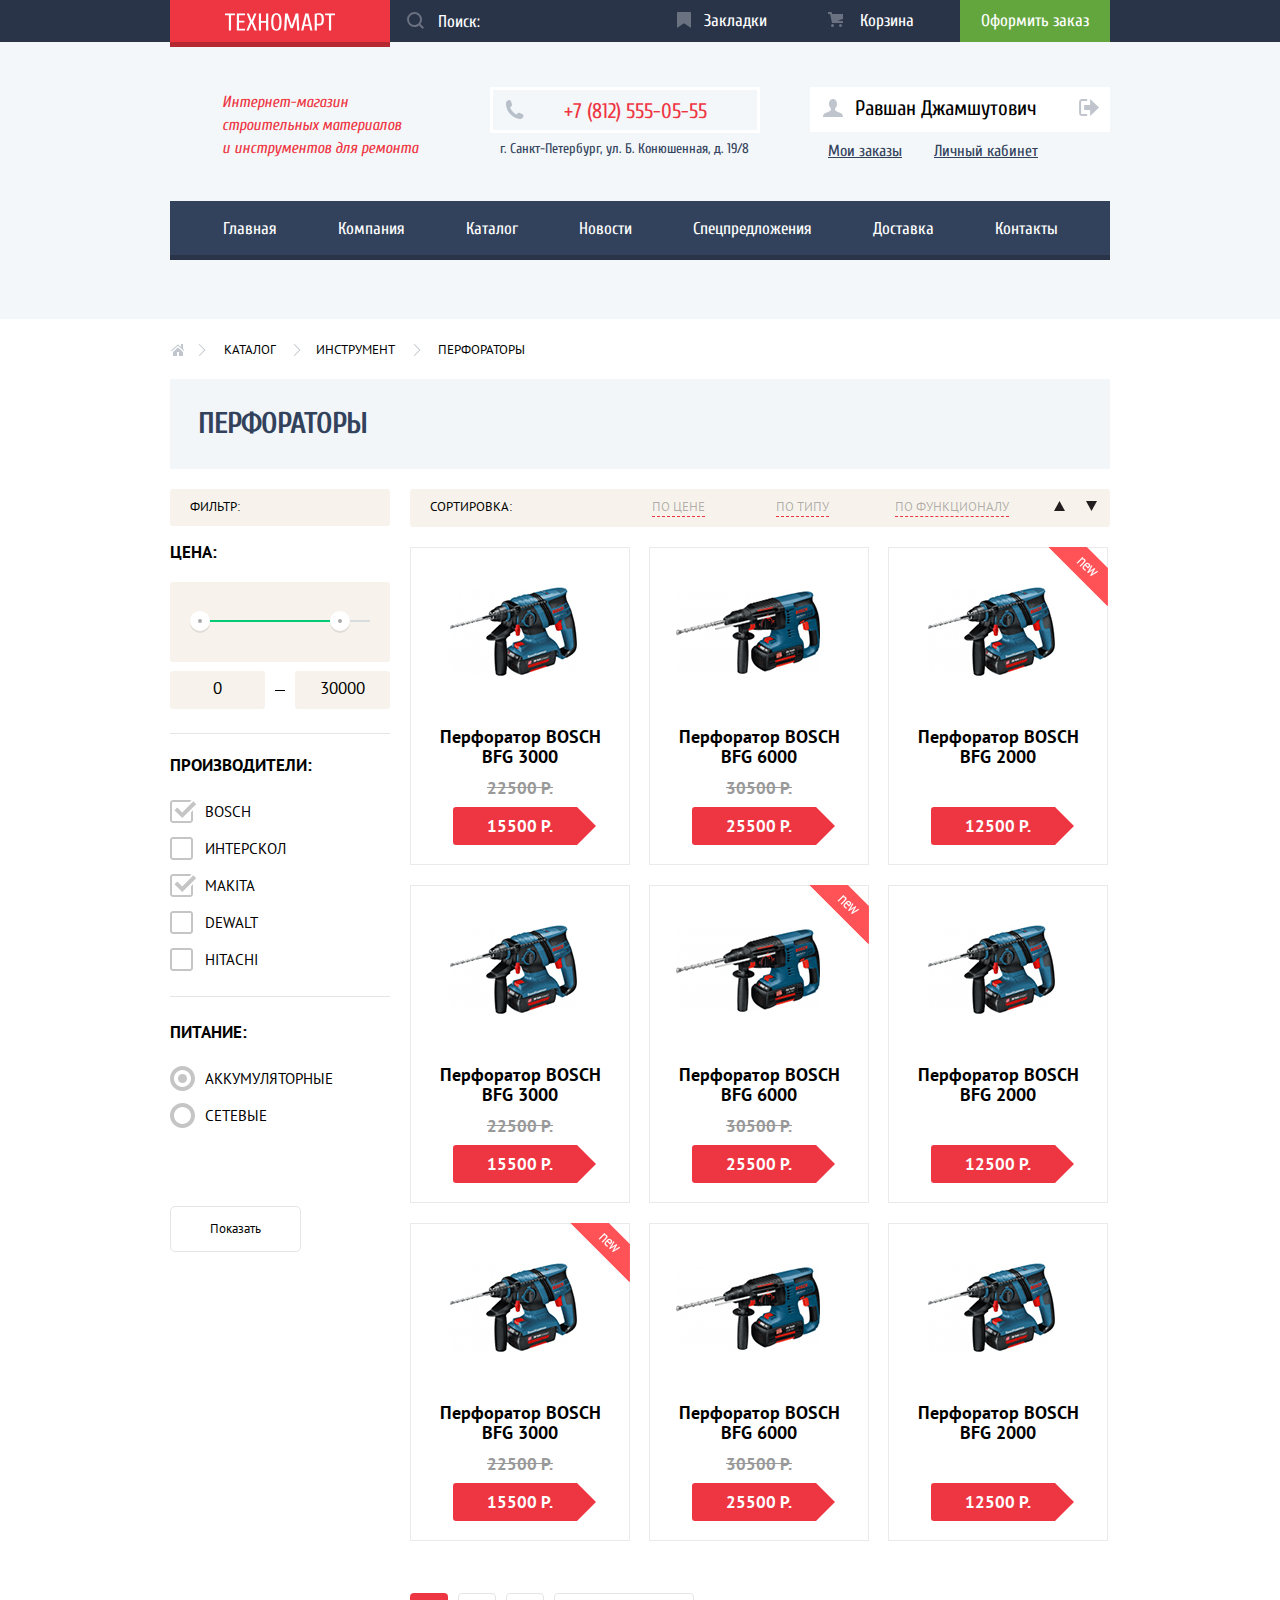
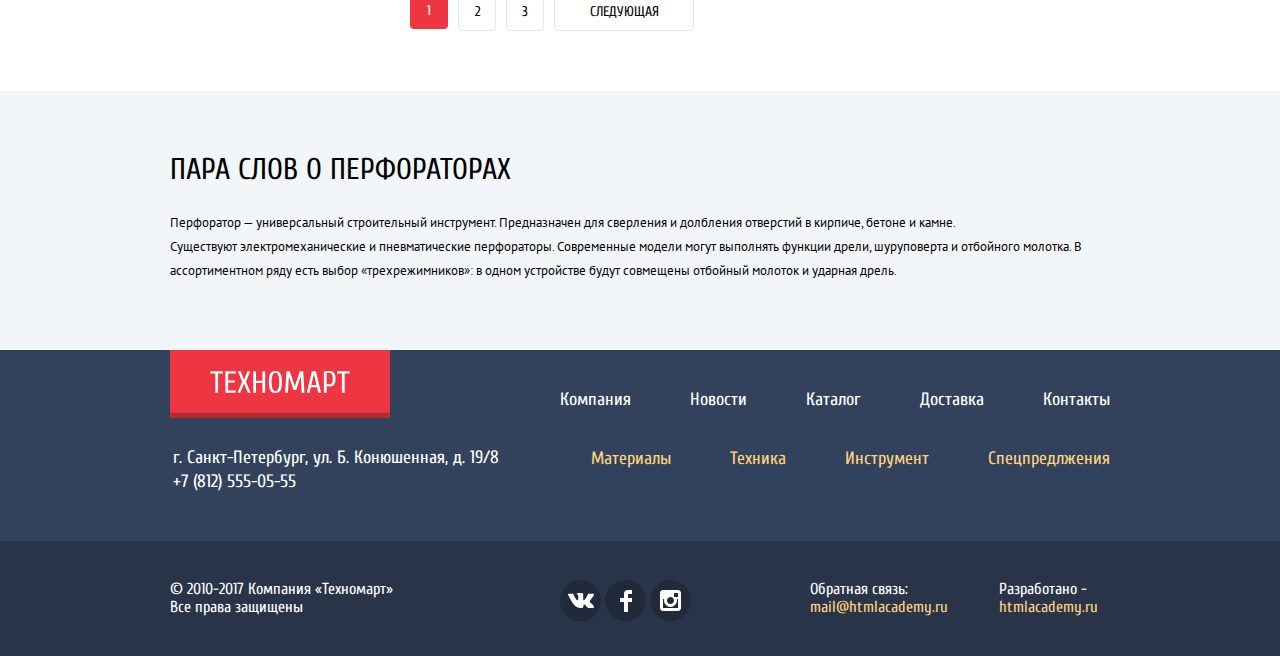
==== commit 8cfdf45a: "Доделал проект без javascript" ====
--- a/catalog.html
+++ b/catalog.html
@@ -33,7 +33,7 @@
           <h1 class="page-title">Интернет-магазин строительных материалов и&nbsp;инструментов для ремонта</h1>
           <div class="title-contact">
             <p class="phone-contact">+7 (812) 555-05-55</p>
-            <p class="city-contact">г. Санкт-Петербург, ул. Б. Конюшенная, д.19/8</p>
+            <p class="city-contact">г. Санкт-Петербург, ул. Б. Конюшенная, д. 19/8</p>
           </div>
           <ul class="user-menu-in">
             <li class="user"><a href="#"><svg xmlns="http://www.w3.org/2000/svg" width="20" height="18" viewBox="0 0 20 18"><path fill="#32425c" d="M17.881 14.166c-2.144-.735-4.256-1.666-5.207-2.39-.657-.501-.77-1.618-.517-2.415 1.118-.903 1.864-2.477 1.864-4.278C14.021 2.276 12.221 0 10 0S5.979 2.276 5.979 5.083c0 1.801.746 3.374 1.863 4.277.253.798.141 1.915-.517 2.416-.95.724-3.063 1.654-5.207 2.39S0 18 0 18h20s.025-3.099-2.119-3.834z"/></svg>
@@ -61,7 +61,7 @@
     <main class="main-container">
       <div class="container">
         <ul class="breadcrumbs">
-          <li><a href="index.html"><span class="visually-hidden">Home</span></a></li>
+          <li><a href="index.html"></a></li>
           <li><a>Каталог</a></li>
           <li><a href="#">Инструмент</a></li>
           <li><a href="#">Перфораторы</a></li>
@@ -73,16 +73,25 @@
         <div class="flex-catalog">
           <section class="filters">
             <h2 class="filter-block">Фильтр:</h2>
-            <form action="https://echo.htmlacademy.ru" method="get">
-              <div class="filter-price">
-                <div class="range">
-                  <button class="button-range" type="button"></button>
-                  <span class="range-line">Ползунок цен</span>
-                  <button class="button-range" type="button"></button>
-                </div>
+            <form action="https://echo.htmlacademy.ru" method="get" class="form-filter">
+              <h3>Цена:</h3>
+              <div class="filter-block-range">
+                <div class="filter-price">
+                  <div class="range">
+                    <button class="button-range" type="button"></button>
+                    <span class="range-line"></span>
+                    <button class="button-range" type="button"></button>
+                  </div>
+                </div>
+                <div class="input-range">
+                  <input type="text" name="range-money-min" id="range-money-min" placeholder="0">
+                  <span class="range-space"></span>
+                  <input type="text" name="range-money-max" id="range-money-max" placeholder="30000">
+                  </div>
               </div>
               <fieldset class="manufacturers">
                 <legend class="visually-hidden">ПРОИЗВОДИТЕЛИ:</legend>
+                <h2>ПРОИЗВОДИТЕЛИ:</h2>
                 <ul class="manufacturers-list">
                   <li class="filter-option">
                     <input type="checkbox" name="filter-bosch" id="bosch" checked>
@@ -108,8 +117,9 @@
               </fieldset>
 
               <fieldset class="option">
-                <legend>ПИТАНИЕ:</legend>
-                <ul>
+                <legend class="visually-hidden">ПИТАНИЕ:</legend>
+                <h2>ПИТАНИЕ:</h2>
+                <ul class="option-list">
                   <li class="filter-option">
                     <input type="radio" name="filter" id="battery" checked>
                     <label for="battery">АККУМУЛЯТОРНЫЕ</label>
@@ -125,98 +135,124 @@
           </section>
       
           <section class="catalog-items">
-              <h2 class="visually-hidden">Каталог товаров</h2>
               <div class="sorting">
-                Сортировка:
-              </div>
-              <article class="item">
+                <p>Сортировка:</p>
+                <ul class="sorting-list">
+                  <li><a href="#" class="sort-price sort-active">ПО ЦЕНЕ</a></li>
+                  <li><a href="#" class="sort-type">ПО ТИПУ</a></li>
+                  <li><a href="#" class="sort-functional">ПО ФУНКЦИОНАЛУ</a></li>
+                  <li><a href="#" class="sort-up"><svg xmlns="http://www.w3.org/2000/svg" width="11" height="10" viewBox="0 0 11 10"><path fill="#231F20" d="M5.5 0L0 10h11z"/></svg></a></li>
+                  <li><a href="#" class="sort-down"><svg xmlns="http://www.w3.org/2000/svg" width="11" height="10" viewBox="0 0 11 10"><path fill="#231F20" d="M5.5 10L0 0h11"/></svg></a></li>
+                </ul>
+              </div>
+              <div class="catalog-items-price">
+              <div class="item">
+                <div class="actions">
+                  <a href="#" class="buy">Купить</a>
+                  <a href="#" class="bookmark">В закладки</a>
+                </div>
                 <img src="img/bfg3000.png" width="218" height="170" alt="Перфоратор BOSCH BFG 3000">
-                <h3>
-                  <span class="model">Перфоратор BOSCH</span>
-                  <span class="model">BFG 3000</span>
-                  <del>22500 Р.</del>
-                  <span class="price">15500 Р.</span>
-                </h3>
-              </article>
-              <article class="item">
+                <div class="model">Перфоратор BOSCH</div>
+                <div class="model">BFG 3000</div>
+                <div class="discount-item">22500 Р.</div>
+                <div class="price">15500 Р.</div>
+              </div>
+              <div class="item">
+                <div class="actions">
+                  <a href="#" class="buy">Купить</a>
+                  <a href="#" class="bookmark">В закладки</a>
+                </div>
                 <img src="img/bfg6000.png" width="218" height="170" alt="Перфоратор BOSCH BFG 6000">
-                <h3>
-                  <span class="model">Перфоратор BOSCH</span>
-                  <span class="model">BFG 6000</span>
-                  <del>30500 Р.</del>
-                  <span class="price">25500 Р.</span>
-                </h3>
-              </article>
-              <article class="item new-item">
+                <div class="model">Перфоратор BOSCH</div>
+                <div class="model">BFG 6000</div>
+                <div class="discount-item">30500 Р.</div>
+                <div class="price">25500 Р.</div>
+              </div>
+              <div class="item new">
+                <div class="actions">
+                  <a href="#" class="buy">Купить</a>
+                  <a href="#" class="bookmark">В закладки</a>
+                </div>
                 <img src="img/bfg2000.png" width="218" height="170" alt="Перфоратор BOSCH BFG 2000">
-                <h3>
-                  <span class="model">Перфоратор BOSCH</span>
-                  <span class="model">BFG 2000</span>
-                  <del></del>
-                  <span class="price">12500 Р.</span>
-                </h3>
-              </article>
-              <article class="item">
+                <div class="model">Перфоратор BOSCH</div>
+                <div class="model">BFG 2000</div>
+                <div class="discount-item"></div>
+                <div class="price">12500 Р.</div>
+              </div>
+              <div class="item">
+                <div class="actions">
+                  <a href="#" class="buy">Купить</a>
+                  <a href="#" class="bookmark">В закладки</a>
+                </div>
                 <img src="img/bfg3000.png" width="218" height="170" alt="Перфоратор BOSCH BFG 3000">
-                <h3>
-                  <span class="model">Перфоратор BOSCH</span>
-                  <span class="model">BFG 3000</span>
-                  <del>22500 Р.</del>
-                  <span class="price">15500 Р.</span>
-                </h3>
-              </article>
-              <article class="item new-item">
+                <div class="model">Перфоратор BOSCH</div>
+                <div class="model">BFG 3000</div>
+                <div class="discount-item">22500 Р.</div>
+                <div class="price">15500 Р.</div>
+              </div>
+              <div class="item new">
+                <div class="actions">
+                  <a href="#" class="buy">Купить</a>
+                  <a href="#" class="bookmark">В закладки</a>
+                </div>
                 <img src="img/bfg6000.png" width="218" height="170" alt="Перфоратор BOSCH BFG 6000">
-                <h3>
-                  <span class="model">Перфоратор BOSCH</span>
-                  <span class="model">BFG 6000</span>
-                  <del>30500 Р.</del>
-                  <span class="price">25500 Р.</span>
-                </h3>
-              </article>
-              <article class="item">
+                <div class="model">Перфоратор BOSCH</div>
+                <div class="model">BFG 6000</div>
+                <div class="discount-item">30500 Р.</div>
+                <div class="price">25500 Р.</div>
+              </div>
+              <div class="item">
+                <div class="actions">
+                  <a href="#" class="buy">Купить</a>
+                  <a href="#" class="bookmark">В закладки</a>
+                </div>
                 <img src="img/bfg2000.png" width="218" height="170" alt="Перфоратор BOSCH BFG 2000">
-                <h3>
-                  <span class="model">Перфоратор BOSCH</span>
-                  <span class="model">BFG 2000</span>
-                  <del></del>
-                  <span class="price">12500 Р.</span>
-                </h3>
-              </article>
-              <article class="item new-item">
+                <div class="model">Перфоратор BOSCH</div>
+                <div class="model">BFG 2000</div>
+                <div class="discount-item"></div>
+                <div class="price">12500 Р.</div>
+              </div>
+              <div class="item new">
+                <div class="actions">
+                  <a href="#" class="buy">Купить</a>
+                  <a href="#" class="bookmark">В закладки</a>
+                </div>
                 <img src="img/bfg3000.png" width="218" height="170" alt="Перфоратор BOSCH BFG 3000">
-                <h3>
-                  <span class="model">Перфоратор BOSCH</span>
-                  <span class="model">BFG 3000</span>
-                  <del>22500 Р.</del>
-                  <span class="price">15500 Р.</span>
-                </h3>
-              </article>
-              <article class="item">
+                <div class="model">Перфоратор BOSCH</div>
+                <div class="model">BFG 3000</div>
+                <div class="discount-item">22500 Р.</div>
+                <div class="price">15500 Р.</div>
+              </div>
+              <div class="item">
+                <div class="actions">
+                  <a href="#" class="buy">Купить</a>
+                  <a href="#" class="bookmark">В закладки</a>
+                </div>
                 <img src="img/bfg6000.png" width="218" height="170" alt="Перфоратор BOSCH BFG 6000">
-                <h3>
-                  <span class="model">Перфоратор BOSCH</span>
-                  <span class="model">BFG 6000</span>
-                  <del>30500 Р.</del>
-                  <span class="price">25500 Р.</span>
-                </h3>
-              </article>
-              <article class="item">
+                <div class="model">Перфоратор BOSCH</div>
+                <div class="model">BFG 6000</div>
+                <div class="discount-item">30500 Р.</div>
+                <div class="price">25500 Р.</div>
+              </div>
+              <div class="item">
+                <div class="actions">
+                  <a href="#" class="buy">Купить</a>
+                  <a href="#" class="bookmark">В закладки</a>
+                </div>
                 <img src="img/bfg2000.png" width="218" height="170" alt="Перфоратор BOSCH BFG 2000">
-                <h3>
-                  <span class="model">Перфоратор BOSCH</span>
-                  <span class="model">BFG 2000</span>
-                  <del></del>
-                  <span class="price">12500 Р.</span>
-                </h3>
-              </article>
+                <div class="model">Перфоратор BOSCH</div>
+                <div class="model">BFG 2000</div>
+                <div class="discount-item"></div>
+                <div class="price">12500 Р.</div>
+              </div>
+              </div>
 
               <div class="page-number">
                 <ul>
-                  <li><a href="#" class="button">1</a></li>
+                  <li><a href="#" class="button active">1</a></li>
                   <li><a href="#" class="button">2</a></li>
                   <li><a href="#" class="button">3</a></li>
-                  <li><a href="#" class="button">Следующая</a></li>
+                  <li><a href="#" class="button next">Следующая</a></li>
                 </ul>
               </div>
           </section>
@@ -225,7 +261,7 @@
       <div class="main-bottom">
         <div class="container">
             <h2 class="about-perforator">ПАРА СЛОВ О ПЕРФОРАТОРАХ</h2>
-            <p class="about-perforator-text">Перфоратор — универсальный строительный инструмент. Предназначен для сверления и долбления отверстий в кирпиче, бетоне и камне.
+            <p class="about-perforator-text">Перфоратор — универсальный строительный инструмент. Предназначен для сверления и долбления отверстий в кирпиче, бетоне и камне.<br>
                 Существуют электромеханические и пневматические перфораторы. Современные модели могут выполнять функции дрели, шуруповерта и отбойного молотка. В ассортиментном ряду есть выбор «трехрежимников»: в одном устройстве будут совмещены отбойный молоток и ударная дрель.</p>
         </div>
       </div>
@@ -236,7 +272,7 @@
           <div class="footer-top">
             <div class="flex-footer-left">
               <a class="main-page" href="index.html">
-                <img src="img/logo-technomart.svg" alt="Лого Техномарт" width="110" height="20" class="logo-main">
+                  <img src="img/logo-technomart.svg" alt="Лого Техномарт" width="190" height="22" class="logo-main">
               </a> 
               <p>г. Санкт-Петербург, ул. Б. Конюшенная, д. 19/8
                   +7 (812) 555-05-55</p>
@@ -265,7 +301,7 @@
           <div class="container">
             <div class="flex-footer-bottom">
               <div class="flex-footer-bottom-left">
-                <p class="footer-copyright">&copy; 2010-2017 Компания "Техномарт" Все права защищены</p>
+                <p class="footer-copyright">&copy; 2010-2017 Компания «Техномарт» Все&nbsp;права&nbsp;защищены</p>
               </div>
               <div class="flex-footer-bottom-center">
                 <ul class="button-social">
--- a/css/style.css
+++ b/css/style.css
@@ -70,7 +70,11 @@
 .top-menu .search:focus,
 .top-menu .search:active {
   color: #000000;
+
   background-color: #ffffff;
+  background-image: url("../img/icon-search-active.svg");
+  background-position: 17px center;
+  background-repeat: no-repeat;
 }
 
 .top-menu {
@@ -105,28 +109,31 @@
 .page-title {
   padding: 0;
   margin: 0;
-
+}
+
+.middle-memu .page-title {
   font-family: "Cuprum", Arial, sans-serif;
   font-size: 16px;
   line-height: 23px;
   color: #ee3643;
   font-style: italic;
-
-  
-  width: 255px;
-
-  padding-left: 45px;
-  margin-right: 70px;
+  font-weight: normal;
+  
+  width: 300px;
+
+  padding-left: 52px;
+  padding-right: 30px;
+  padding-top: 4px;
+  margin-right: 20px;
 }
 
 .title-contact {
   width: 270px;
-
   margin-right: 69px;
 }
 
 .inner .title-contact {
-  margin-right: 44px;
+  margin-right: 50px;
 }
 
 .title-contact p {
@@ -165,8 +172,8 @@
   line-height: 24px;
   color: #32425c;
 
-  padding-left: 7px;
-  margin-top: 9px;
+  padding-left: 10px;
+  margin-top: 4px;
 }
 
 .user-menu {
@@ -175,7 +182,6 @@
 
   margin: 0;
   padding: 0;
-  width: 300px;
 }
 
 .user-menu li {
@@ -193,14 +199,14 @@
 
   background-color: #ffffff;
   padding-top: 13px;
-  padding-bottom: 15px;
+  padding-bottom: 13px;
   padding-right: 25px;
 }
 
 .login-in {
   width: 121px;
   margin-right: 10px;
-  padding-left: 50px;
+  padding-left: 48px;
 
   position: relative;
 }
@@ -298,8 +304,8 @@
 }
 
 .main-navigation ul {
-  margin-left: 0;
-  padding-left: 0;
+  margin: 0;
+  padding: 0;
 }
 
 .main-navigation a:hover {
@@ -312,16 +318,100 @@
   color: rgb(255,255,255, 0.3);
 }
 
+.breadcrumbs {
+  margin: 0;
+  padding: 0;
+  margin-bottom: 20px;
+
+  display: flex;
+}
+
 .breadcrumbs li {
   list-style: none;
 }
 
-.breadcrumbs a{
+.breadcrumbs a {
    font-family: "PT Sans", Arial, sans-serif;
    color: #000000;
    font-size: 13px;
    line-height: 18px;
    text-transform: uppercase;
+
+   display: block;
+   position: relative;
+}
+
+.breadcrumbs li:first-child a {
+  width: 36px;
+  margin-right: 18px;
+}
+
+.breadcrumbs li:first-child a::before {
+  position: absolute;
+  content: "";
+  width: 14px;
+  height: 12px;
+  top: 3px;
+  left: 0;
+
+  background-image: url("../img/icon-home.svg");
+  background-position: 0 0;
+  background-repeat: no-repeat;
+}
+
+.breadcrumbs li:first-child a::after {
+  position: absolute;
+  content: "";
+  width: 8px;
+  height: 12px;
+  top: 3px;
+  right: 0;
+
+  background-image: url("../img/icon-right-small.svg");
+  background-position: 0 0;
+  background-repeat: no-repeat;
+}
+
+.breadcrumbs li:nth-of-type(2) a {
+  width: 77px;
+  margin-right: 15px;
+}
+
+.breadcrumbs li:nth-of-type(2) a::after {
+  position: absolute;
+  content: "";
+  width: 8px;
+  height: 12px;
+  top: 3px;
+  right: 0;
+
+  background-image: url("../img/icon-right-small.svg");
+  background-position: 0 0;
+  background-repeat: no-repeat;
+}
+
+.breadcrumbs li:nth-of-type(3) a {
+  width: 105px;
+  margin-right: 17px;
+}
+
+.breadcrumbs li:nth-of-type(3) a::after {
+  position: absolute;
+  content: "";
+  width: 8px;
+  height: 12px;
+  top: 3px;
+  right: 0;
+
+  background-image: url("../img/icon-right-small.svg");
+  background-position: 0 0;
+  background-repeat: no-repeat;
+}
+
+.information p,
+.information h2 {
+  margin: 0;
+  padding: 0;
 }
 
 .information h2 {
@@ -333,9 +423,9 @@
   font-weight: normal;
 }
 
-.information p {
-  font-size: 13px;
-  line-height: 24px;
+.information {
+  padding: 0;
+  margin: 0;
 }
 
 .information li {
@@ -358,10 +448,10 @@
   text-transform: uppercase;
   background-color: #ee3643;
 
-  padding-top: 10px;
-  padding-bottom: 10px;
-
-  border-radius: 5px;
+  padding-top: 11px;
+  padding-bottom: 9px;
+
+  border-radius: 3px;
   border-width: 1px;
   border-color: transparent;
 }
@@ -376,7 +466,7 @@
 }
 
 .page-footer {
-  margin-top: 51px;
+  margin-top: 54px;
 
   font-family: "Cuprum", Arial, sans-serif;
   font-size: 18px;
@@ -385,6 +475,12 @@
   background-color: #32425c;
 }
 
+.page-footer p,
+.page-footer ul {
+  margin: 0;
+  padding: 0;
+}
+
 .inner .page-footer {
   margin-top: 0;
 }
@@ -442,29 +538,10 @@
   color: #ee3643;
 }
 
-/* Modal */
-.modal {
-  display: none;
-}
-
-/* Скрытный текст */
-.visually-hidden {
-  position: absolute;
-  width: 1px;
-  height: 1px;
-  margin: -1px;
-  border: 0;
-  padding: 0;
-  clip: rect(0 0 0 0);
-  overflow: hidden;
-}
-
-/* СЕТКА */
-
 .top-menu {
   width: 100%;
   height: 42px;
-  margin-bottom: 55px;
+  margin-bottom: 45px;
 }
 
 .container {
@@ -507,7 +584,7 @@
   height: 68px;
   
   padding-top: 21px;
-  margin-bottom: 30px;
+  margin-bottom: 28px;
 }
 
 input[type="search"] {
@@ -532,12 +609,6 @@
   margin-bottom: 40px; 
 }
 
-.user-menu {
-  width: 300px;
-  display: flex;
-  justify-content: space-around;
-}
-
 .main-navigation {
   width: 940px;
   margin: 0 auto;
@@ -546,22 +617,23 @@
 
 .site-navigation {
   display: flex;
-  justify-content: space-around;
+  justify-content: center;
+  flex-wrap: wrap;
 
   background-color: #32425c;
 }
 
 .site-navigation a {
   display: block;
-  padding-top: 20px;
-  padding-bottom: 25px;
-  padding-left: 30px;
+  padding-top: 19px;
+  padding-bottom: 18px;
+  padding-left: 31px;
   padding-right: 30px;
 }
 
 .header {
   margin-bottom: 60px;
-  padding-bottom: 60px;
+  padding-bottom: 64px;
 }
 
 .information {
@@ -581,6 +653,8 @@
 .footer-top {
   display: flex;
   justify-content: space-between;
+
+  padding-bottom: 47px; 
 }
 
 .flex-footer-left {
@@ -629,18 +703,19 @@
 
 .flex-footer-bottom {
   display: flex;
-  justify-content: space-between;
-
-  padding-top: 40px;
+
+  padding-top: 39px;
   padding-bottom: 35px;
 }
 
 .flex-footer-bottom-left {
   width: 300px;
+  margin-right: 90px;
 }
 
 .flex-footer-bottom-center {
   width: 131px;
+  margin-right: 119px;
 }
 
 .flex-footer-bottom-rigth {
@@ -663,12 +738,15 @@
 .block {
   width: 300px;
   height: 123px;
+  position: relative;
+
   background-color: #212a3a;
+
   margin-right: 20px;
   margin-bottom: 20px;
 }
 
-.slaid {
+.slide {
   width: 620px;
   height: 266px;
 }
@@ -683,18 +761,22 @@
   display: flex;
   justify-content: space-between;
 
-  padding-left: 30px;
-  padding-right: 25px;
-  padding-top: 20px;
-  padding-bottom: 20px;
+  padding-left: 28px;
+  padding-right: 24px;
+  padding-top: 25px;
+  padding-bottom: 26px;
   margin-bottom: 20px;
 }
 
+.popular h2 {
+  padding-top: 5px;
+}
+
 .products-list {
   display: flex;
-  justify-content: space-between;
-
-  margin-bottom: 20px;
+  flex-wrap: wrap;
+
+  margin-bottom: 1px;
 }
 
 .generator-logo ul{
@@ -715,45 +797,71 @@
 }
 
 .generators {
-  margin-bottom: 85px;
+  margin-bottom: 65px;
 }
 
 .handling-list {
   list-style: none;
+
   margin-left: 0;
   margin-top: 0;
   margin-bottom: 0;
   padding-left: 0;
 }
 
+.handling-list .style-list-service {
+  display: block;
+
+  width: 240px;
+  
+  font-family: "Cuprum", Arial, sans-serif;
+  font-size: 21px;
+  line-height: 30px;
+  color: white;
+  background-color: #32425c;
+
+  padding-left: 22px;
+  padding-top: 16px;
+  padding-bottom: 16px;
+
+  border-top-width: 1px;
+  border-top-style: solid;
+  border-top-color: #405069;
+
+  border-bottom-width: 1px;
+  border-bottom-style: solid;
+  border-bottom-color: #293449;
+
+  cursor: pointer;
+  transition: background-color 0.2s;
+}
+
 .handling-bottom {
   display: flex;
+  width: 950px;
 }
 
 .handling {
   background-color: #f4f8f9;
   
-  padding-top: 70px;
-  padding-bottom: 100px;
-  margin-bottom: 80px;
-}
-
-.breadcrumbs {
-  display: flex;
-
-  margin-left: 0;
-  padding-left: 0;
-}
-
-.breadcrumbs li {
-  font-size: 13px;
-  line-height: 18px;
-
-  margin-right: 20px;
+  padding-top: 65px;
+  margin-bottom: 82px;
+}
+
+.handling h2 {
+  margin: 0;
+  padding: 0;
+
+  font-family: "Cuprum", Arial, sans-serif;
+  font-size: 30px;
+  line-height: 30px;
+  font-weight: normal;
+
+  text-transform: uppercase;
 }
 
 .inner .header {
-  margin-bottom: 25px;
+  margin-bottom: 22px;
 }
 
 .name-catalog {
@@ -761,12 +869,17 @@
   font-size: 30px;
   line-height: 30px;
   text-transform: uppercase;
+  color: #32425c;
+  letter-spacing: -1px;
 
   background-color: #f2f6f8;
 
-  padding-left: 30px;
+  margin: 0;
+  padding: 0;
+  padding-left: 28px;
   padding-top: 30px;
-  padding-bottom: 35px;
+  padding-bottom: 30px;
+  margin-bottom: 20px;
 }
 
 .flex-catalog {
@@ -783,16 +896,18 @@
 
 .catalog-items {
   width: 700px;
-
-  display: flex;
-  flex-wrap: wrap;
-  justify-content: space-between;
-}
-
-.products-list .item {
+}
+
+.catalog-items .sorting {
+  margin-bottom: 20px;
+}
+
+.item {
   position: relative;
   display: inline-block;
   width: 220px;
+  height: 318px;
+
   margin-right: 20px;
   margin-bottom: 20px;
   
@@ -800,7 +915,19 @@
   font-weight: bold;
   text-align: center;
   
-  border: 1px solid #ccc;
+  border: 1px solid #eaeaea;
+}
+
+.catalog-items .item {
+  margin-right: 16px;
+}
+
+.products-list .item:nth-of-type(4n) {
+  margin-right: 0;
+}
+
+.catalog-items-price .item:nth-of-type(3n) {
+  margin-right: 0;
 }
 
 .model {
@@ -818,7 +945,7 @@
 
   height: 18px;
 
-  margin-top: 15px;
+  margin-top: 12px;
   margin-bottom: 10px;
   
   color: #999;
@@ -831,7 +958,7 @@
   font-weight: bold;
 
   position: relative;
-  width: 141px;
+  width: 135px;
   height: 38px;
   margin: 10px auto;
   margin-bottom: 10px;
@@ -847,7 +974,7 @@
   
   position: absolute;
   top: 0;
-  right: -20px;
+  right: -27px;
   
   width: 0;
   height: 0;
@@ -861,17 +988,27 @@
   line-height: 18px;
   font-weight: normal;
 
-  padding-top: 13px;
-  padding-bottom: 15px;
+  padding-top: 9px;
+  padding-bottom: 10px;
   padding-left: 20px;
   margin-top: 0;
 
   text-transform: uppercase;
   background-color: #f7f3ec;
+  border-width: 1px;
+  border-color: transparent;
+  border-radius: 3px;
+}
+
+.sorting p {
+  margin: 0;
+  padding: 0;
+  margin-right: 140px;
 }
 
 .sorting {
   width: 100%;
+  display: flex;
 
   font-size: 13px;
   line-height: 18px;
@@ -879,14 +1016,84 @@
   font-weight: normal;
 
   background-color: #f7f3ec;
-
-  padding-top: 13px;
-  padding-bottom: 15px;
+  border-width: 1px;
+  border-color: transparent;
+  border-radius: 3px;
+
+  padding-top: 9px;
+  padding-bottom: 10px;
   padding-left: 20px;
 }
 
+.sorting-list {
+  display: flex;
+
+  margin: 0;
+  padding: 0;
+  list-style: none;
+}
+
+.sorting-list .sort-price {
+  margin-right: 71px;
+}
+
+.sorting-list .sort-type {
+  margin-right: 66px;
+}
+
+.sorting-list .sort-functional {
+  margin-right: 45px;
+}
+
+.sorting-list a {
+  display: block;
+
+  text-decoration: none;
+  color: rgb(0, 0, 0, 0.3);
+}
+
+.sorting-list a {
+  border-width: 1px;
+  border-color: #ee3643;
+  border-bottom-style: dashed;
+}
+
+.sort-up {
+  margin-right: 21px;
+}
+
+.sorting-list a:hover {
+  color: #000000;
+}
+
+.sorting-list a:focus,
+.sorting-list a:active {
+  color: red;
+  border: none;
+}
+
+.sorting-list li:nth-of-type(4) a,
+.sorting-list li:nth-of-type(5) a {
+  border: none;
+}
+
+.sorting-list li:nth-of-type(4) a:hover path,
+.sorting-list li:nth-of-type(5) a:hover path {
+  fill: rgba(0,0,0, 0.3);
+}
+
+.sorting-list li:nth-of-type(4) a:focus path,
+.sorting-list li:nth-of-type(4) a:active path,
+.sorting-list li:nth-of-type(5) a:focus path,
+.sorting-list li:nth-of-type(5) a:active path {
+  fill: #ee3643;
+}
+
 .page-number {
-  margin-top: 50px;
+  margin: 0;
+  padding: 0;
+
+  margin-top: 32px;
   margin-bottom: 60px;
 }
 
@@ -903,30 +1110,41 @@
 }
 
 .main-bottom {
-  padding-top: 70px;
-  padding-bottom: 75px;
+  padding-top: 64px;
+  padding-bottom: 67px;
 
   background-color: #f2f6f8;
 }
 
 .about-perforator {
+  margin: 0;
+  padding: 0;
+
   font-family: "Cuprum", Arial, sans-serif;
   font-size: 30px;
   line-height: 30px;
+  font-weight: normal;
   text-transform: uppercase;
 }
 
 .about-perforator-text {
+  padding: 0;
+  margin: 0;
+
+  margin-top: 26px;
   font-size: 13px;
   line-height: 24px;
 }
 
-/* Slider-main */
-.slaid {
+.slide {
   position: relative;
 }
 
-.slaid input[type="radio"] {
+.slide img {
+  position: absolute;
+}
+
+.slide input[type="radio"] {
   display: none;
 }
 
@@ -943,6 +1161,40 @@
   float: left;
   width: 620px;
   height: 266px;
+}
+
+.slider-slides .sliderx:first-child {
+  background-image: url("../img/slide-first.jpg")
+}
+
+.slider-slides .sliderx:last-child {
+  background-image: url("../img/slide-second.jpg")
+}
+
+.sliderx h3,
+.sliderx p {
+  margin: 0;
+  padding: 0;
+
+  font-family: "Cuprum", Arial, sans-serif;
+}
+
+.slider-slides .sliderx h3 {
+  font-size: 36px;
+  line-height: 36px;
+
+  text-transform: uppercase;
+  font-weight: bold;
+  margin-left: 24px;
+  margin-top: 23px;
+}
+
+.slider-slides .sliderx p {
+  font-size: 18px;
+  line-height: 24px;
+
+  margin-left: 24px;
+  margin-top: 2px;
 }
 
 .slider-controls {
@@ -981,20 +1233,92 @@
 }
 
 .handling-top {
-  margin-bottom: 75px;
+  width: 400px;
+}
+
+.handling-top p {
+  margin: 0;
+  margin-top: 26px;
+  margin-bottom: 68px;
+
+  text-align: justify;
 }
 
 .handling-list {
   width: 240px;
-  margin-right: 80px;
+}
+
+.handling .container {
+  padding-right: 0;
 }
 
 .slide-handling {
-  width: 630px;
+  position: relative;
+  overflow: hidden;
+}
+
+.slide-handling-list h3 {
+  margin: 0;
+  padding: 0;
+  
+  font-family: "Cuprum", Arial, sans-serif; 
+  font-size: 36px;
+  line-height: 36px;
+  font-weight: normal;
+  color: #32425c;
+
+  text-transform: uppercase;
+}
+
+.slide-handling .deliverys {
+  height: 282px;
+
+  background-image: url("../img/car.png");
+  background-repeat: no-repeat;
+  background-position: 151px  24px;
+}
+
+.deliverys p {
+  width: 280px;
+}
+
+.slide-handling .guarantee {
+  height: 282px;
+
+  background-image: url("../img/medal.png"); 
+  background-repeat: no-repeat;
+  background-position: 100%  0;
+}
+
+.guarantee p {
+  width: 380px;
+}
+
+.slide-handling .credit {
+  height: 282px;
+
+  background-image: url("../img/credit.png"); 
+  background-repeat: no-repeat;
+  background-position: 100%  0;
+}
+
+.credit p {
+  width: 285px;
+}
+
+.slide-handling {
+  width: 710px;
+
+  padding-left: 80px;
+}
+
+.slide-handling p {
+  margin: 0;
+  margin-top: 25px;
 }
 
 .flex-left input {
-  padding-left: 50px;
+  padding-left: 48px;
   outline: none;
 }
 
@@ -1007,7 +1331,7 @@
   content: "";
 
   position: absolute;
-  top: 10px;
+  top: 12px;
   left: 17px;
 
   width: 14px;
@@ -1034,7 +1358,7 @@
 
   position: absolute;
   top: 12px;
-  left: 12px;
+  left: 18px;
 
   width: 15px;
   height: 15px;
@@ -1067,13 +1391,13 @@
 
 .services {
   font-family: "Cuprum", Arial, sans-serif;
+  color: white;
+}
+
+.services h3 {
+  margin: 0;
   font-size: 24px;
-  line-height: 30px;
-  color: white;
-}
-
-.services h3 {
-  margin: 0;
+  line-height: 30px; 
 }
 
 .services a {
@@ -1083,77 +1407,127 @@
   line-height: 18px;
   text-transform: uppercase;
 
-  margin-left: 3px;
-  margin-top: 16px;
+  margin-left: 1px;
+  margin-top: 13px;
+}
+
+.materials a,
+.tools a {
+  margin-left: 2px;
 }
 
 .materials {
   background-color: #ffbf47;
 
   padding-left: 23px;
-  padding-top: 25px;
-  padding-right: 43px;
-
-  display: flex;
-}
-
-.materials img {
-  margin-left: auto;
-  margin-bottom: 27px;
+  padding-top: 20px;
+
+  position: relative;
+}
+
+.materials::after {
+  content: "";
+
+  position: absolute;
+
+  width: 44px;
+  height: 65px;
+  right: 43px;
+  top: 31px;
+
+  background-image: url("../img/icon-1.svg");
 }
 
 .tools {
   background-color: #3bbce3;
 
   padding-left: 23px;
-  padding-top: 25px;
-  padding-right: 28px;
-
-  display: flex;
-}
-
-.tools img {
-  margin-left: auto;
-  margin-bottom: 29px;
+  padding-top: 20px;
+  padding-right: 27px;
+
+  position: relative;
+}
+
+.tools::after {
+  content: "";
+
+  position: absolute;
+
+  width: 75px;
+  height: 61px;
+  right: 28px;
+  top: 33px;
+
+  background-image: url("../img/icon-2.svg");
 }
 
 .mechanism {
   background-color: #dc91d8;
+
   padding-left: 23px;
-  padding-top: 25px;
+  padding-top: 20px;
   padding-right: 31px;
-  display: flex;
-}
-
-.mechanism img {
-  margin-left: auto;
-  margin-bottom: 30px;
+
+  position: relative;
+}
+
+.mechanism::after {
+  content: "";
+
+  position: absolute;
+
+  width: 78px;
+  height: 62px;
+  right: 31px;
+  top: 31px;
+
+  background-image: url("../img/icon-3.svg");
 }
 
 .discount {
   background-color: #8ed78f;
+
   padding-left: 23px;
-  padding-top: 25px;
+  padding-top: 20px;
   padding-right: 45px;
-  display: flex;
-}
-
-.discount img {
-  margin-left: auto;
-  margin-bottom: 25px;
+
+  position: relative;
+}
+
+.discount::after {
+  content: "";
+
+  position: absolute;
+
+  width: 59px;
+  height: 72px;
+  right: 45px;
+  top: 26px;
+
+  background-image: url("../img/icon-4.svg");
 }
 
 .delivery {
   background-color: #ffc047;
+
   padding-left: 23px;
-  padding-top: 25px;
+  padding-top: 20px;
   padding-right: 31px;
-  display: flex;
-}
-
-.delivery img {
-  margin-left: auto;
-  margin-bottom: 28px;
+
+  position: relative;
+}
+
+.delivery::after {
+  content: "";
+
+  position: absolute;
+
+  width: 78px;
+  height: 63px;
+  right: 31px;
+  top: 32px;
+
+  background-image: url("../img/icon-5.svg");
 }
 
 .button-block {
@@ -1165,7 +1539,7 @@
   text-align: center;
   background-color: rgb(0, 0, 0, 0.1);
 
-  border-radius: 5px;
+  border-radius: 4px;
   border-width: 1px;
   border-color: transparent;
 }
@@ -1194,23 +1568,8 @@
   width: 253px;
 }
 
-.flag {
-  position: absolute;
-  top: -1px;
-  right: -1px;
-  
-  width: 60px;
-  height: 60px;
-  
-  text-indent: -1000px;
-  overflow: hidden;
-  z-index: 30;
-}
-
-.flag-new {
-  background-image: url("../img/new-flag.png");
-  background-repeat: no-repeat;
-  background-position: 0 0;
+.item img {
+  margin-bottom: 3px;
 }
 
 .item .actions {
@@ -1256,7 +1615,7 @@
 
 .item:hover,
 .generator-logo-list a:hover {
-  box-shadow: 0 10px 25px 0 #293449;
+  box-shadow: 0 5px 20px 0 rgba(0,0,0, 0.5);
 }
 
 .item .actions {
@@ -1265,10 +1624,6 @@
 
 .item:hover .actions {
   display: block;
-}
-
-.item .actions {
-  display: none;
 }
 
 .item .actions .buy:hover {
@@ -1334,13 +1689,10 @@
 }
 
 .information h2 {
-  margin: 0;
-  margin-bottom: 35px;
+  margin-bottom: 25px;
 }
 
 .information p {
-  margin: 0px;
-
   font-size: 13px;
   line-height: 24px;
   color: #000000;
@@ -1348,11 +1700,11 @@
 
 .contacts p {
   width: 180px;
-  margin-bottom: 35px;
+  margin-bottom: 32px;
 }
 
 .contacts img {
-  margin-bottom: 40px;
+  margin-bottom: 32px;
 }
 
 .contacts .button {
@@ -1360,15 +1712,12 @@
 }
 
 .about-company p:nth-of-type(1) {
-  margin-bottom: 30px;
+  margin-bottom: 25px;
 }
 
 .about-company p:nth-of-type(2) {
+  width: 390px;
   margin-bottom: 21px;
-}
-
-.transport-company li {
-  margin-bottom: 23px;
 }
 
 .transport-company {
@@ -1381,6 +1730,26 @@
   line-height: 20px;
 }
 
+.transport-company li {
+  margin-bottom: 20px;
+}
+
+.about-company .button {
+  width: 220px;
+}
+
+.manufacturers-list {
+  margin: 0;
+  padding: 0;
+}
+
+.manufacturers-list li {
+  list-style: none;
+
+  font-size: 15px;
+  line-height: 20px;
+  margin-bottom: 17px;
+}
 .manufacturers {
   border-top-width: 1px;
   border-right-width: 0;
@@ -1388,23 +1757,11 @@
   border-bottom-width: 0;
   border-top-color: #e5e5e5;
 
-  padding: 0;
-  margin-top: 25px;
-  padding-top: 20px;
-  padding-bottom: 20px;
-}
-
-.manufacturers-list {
-  margin: 0;
-  padding: 0;
-}
-
-.manufacturers-list li {
-  list-style: none;
-
-  font-size: 15px;
-  line-height: 20px;
-  margin-bottom: 17px;
+  margin: 0;
+  padding: 0;
+  padding-top: 16px;
+  margin-top: 24px;
+  margin-bottom: 9px;
 }
 
 .form-search {
@@ -1426,15 +1783,6 @@
   background-position: 0 0;
 
   opacity: 0.3;
-}
-
-.form-search:hover::before {
-  opacity: 1;
-}
-
-.form-search:focus::before,
-.form-search:active::before {
-  background-image: url("../img/icon-search-active.svg");
 }
 
 .transport-company li {
@@ -1498,6 +1846,9 @@
   margin: 0;
   padding: 0;
 
+  font-size: 0;
+  line-height: 0;
+
   display: flex;
   flex-wrap: wrap;
 
@@ -1583,4 +1934,581 @@
   list-style-type: disc;
   color: #32425c;
   margin-top: 9px;
+}
+
+.option {
+  border-top-width: 1px;
+  border-right-width: 0;
+  border-left-width: 0;
+  border-bottom-width: 0;
+  border-top-color: #e5e5e5;
+
+  margin: 0;
+  padding: 0;
+  padding-top: 20px;
+  padding-bottom: 20px;
+}
+
+.option-list {
+  margin: 0;
+  padding: 0;
+  margin-bottom: 60px;
+}
+
+.option-list li {
+  list-style: none;
+
+  font-size: 15px;
+  line-height: 20px;
+  margin-bottom: 17px;
+}
+
+.filter-button {
+  padding: 0;
+  border: none;
+  font: inherit;
+  color: inherit;
+  background-color: transparent;
+  cursor: pointer;
+}
+
+.form-filter h3 {
+  padding: 0;
+  margin: 0;
+  margin-bottom: 15px;
+  
+  font-size: 17px;
+  line-height: 30px;
+  font-weight: bold;
+  text-transform: uppercase;
+}
+
+.filter-price {
+  width: 220px;
+  height: 80px;
+  position: relative;
+
+  display: flex;
+  flex-direction: column;
+
+  background-color: #f7f3ec;
+  border-width: 1px;
+  border-color: transparent;
+  border-radius: 3px;
+
+  padding: 0 20px;
+  margin-bottom: 9px;
+}
+
+.form-filter .filter-button {
+  font-size: 13px;
+  line-height: 18px;
+
+  padding: 13px 39px;
+
+  background-color: #ffffff;
+  border-radius: 5px;
+  border: 1px solid #e5e5e5;
+  outline: none;
+}
+
+.form-filter .filter-button:hover {
+  border-color: #bdc6ca;
+}
+
+.form-filter .filter-button:focus,
+.form-filter .filter-button:active {
+  border-color: #ee3643;
+}
+
+.handling-bottom input[type="radio"] {
+  display: none;
+}
+
+.slide-handling {
+  display: block;
+}
+
+.deliverys,
+.guarantee,
+.credit {
+  display: none;
+}
+
+.style-list-service:hover {
+  background-color: #293449;
+}
+
+#btn-slide-1:checked~.handling-list label[for="btn-slide-1"],
+#btn-slide-2:checked~.handling-list label[for="btn-slide-2"],
+#btn-slide-3:checked~.handling-list label[for="btn-slide-3"] {
+  color: #32425c;
+  background-color: #ffffff;
+  border-color: #ffffff;
+
+}
+
+#btn-slide-1:checked~.slide-handling .deliverys,
+#btn-slide-2:checked~.slide-handling .guarantee,
+#btn-slide-3:checked~.slide-handling .credit {
+  display: block;
+}
+
+.flex-footer-left p {
+  padding-left: 3px;
+}
+
+.footer-menu li {
+  margin-top: 38px;
+}
+
+.shop-list li {
+  margin-top: 35px;
+}
+
+.new::before {
+  position: absolute;
+
+  content: "";
+  width: 60px;
+  height: 59px;
+  top: 0;
+  right: 0;
+
+  background: transparent;
+  background-image: url("../img/new-flag.png");
+  background-repeat: no-repeat;
+  background-position: 0 0;
+
+  z-index: 20;
+}
+
+.item::before {
+  top: -1px;
+  right: -1px;
+}
+
+.slide .button {
+  position: absolute;
+
+  width: 195px;
+  top: 193px;
+  left: 25px;
+  z-index: 30;
+}
+
+.filter-price .range {
+  width: 100%;
+  height: 2px;
+
+  margin-top:38px;
+
+  background-color: #d7dcde;
+}
+
+.range-line {
+  display: block;
+  position: absolute;
+  width: 145px;
+  height: 2px;
+
+  top: 38px;
+  left: 30px;
+  z-index: 10;
+
+  background-color: #00ca74;
+}
+
+.button-range {
+  padding: 0;
+  border: none;
+  font: inherit;
+  color: inherit;
+  background-color: transparent;
+  cursor: pointer;
+}
+
+.range .button-range {
+  display: block;
+  position: absolute;
+  width: 20px;
+  height: 20px;
+
+  background-color: #ababab;
+
+  border-width: 8px;
+  border-color: #ffffff;
+  border-style: solid;
+  border-radius: 50%;
+  box-shadow: 0 2px 0 0 #e0ddd8;
+
+  z-index: 20;
+}
+
+.range .button-range:first-of-type {
+  top: 29px;
+  left: 20px;
+}
+
+.range .button-range:last-of-type {
+  top: 29px;
+  right: 40px;
+}
+
+.input-range {
+  display: flex;
+  justify-content: space-between;
+}
+
+.input-range input[type="text"] {
+  width: 95px;
+  height: 38px;
+
+  background-color: #f7f3ec;
+  border-width: 1px;
+  border-color: transparent;
+  border-radius: 3px;
+
+  text-align: center;
+}
+
+.input-range input[type="text"]::placeholder {
+  font-size: 17px;
+  line-height: 18px;
+  text-transform: uppercase;
+  color: #000000;
+}
+
+.range-space {
+  display: blockl;
+  width: 10px;
+  height: 1px;
+  
+  margin-top: 19px;
+  
+  background-color: #000000;
+}
+
+.manufacturers h2 {
+  margin: 0;
+  margin-bottom: 22px;
+
+  font-size: 17px;
+  line-height: 30px;
+
+  text-transform: uppercase;
+}
+
+.option h2 {
+  margin: 0;
+  margin-bottom: 22px;
+
+  font-size: 17px;
+  line-height: 30px;
+
+  text-transform: uppercase;
+}
+
+.modal {
+  position: fixed;
+
+  z-index: 100;
+}
+
+.modal h2 {
+  margin: 0;
+  padding: 0;
+}
+
+.form-flex-modal {
+  display: flex;
+  flex-wrap: wrap;
+  justify-content: space-between;
+  align-items: flex-start;
+}
+
+.form-flex-modal .button {
+  width: 100%;
+  margin-top: 60px;
+
+  cursor: pointer;
+
+  z-index: 30;
+}
+
+.modal-letter {
+  top: 150px;
+  left: 50%;
+
+  display: none;
+  font-family: "Cuprum", Arial, sans-serif;
+  font-size: 18px;
+  line-height: 18px;
+  color: #000000;
+
+  width: 620px;
+  height: 430px;
+
+  background-color: #ffffff;
+  color: #000000;
+
+  padding-left: 80px;
+  padding-right: 80px;
+  padding-top: 55px;
+  margin-left: -310px;
+
+  box-shadow: 0 0 15px 0 #000000;
+}
+
+.modal input,
+.modal textarea {
+  background-color: #ffffff;
+  
+  border-width: 2px;
+  border-color: #dee3e4;
+  border-style: solid;
+  border-radius: 4px;
+}
+
+.modal-letter input {
+  width: 220px;
+  height: 38px;
+
+  margin-top: 13px;
+  margin-bottom: 22px;
+}
+
+.modal-letter textarea {
+  width: 460px;
+  height: 114px;
+
+  margin-top: 13px;
+}
+
+.form-flex-modal input[type="text"],
+.form-flex-modal input[type="email"],
+.form-flex-modal textarea {
+  font-size: 13px;
+  line-height: 18px;
+  color: #a9a9a9;
+
+  text-align: left;
+  padding-left: 14px;
+}
+
+.name,
+.email {
+  width: 220px;
+}
+
+.name {
+  margin-right: 20px;
+}
+
+.modal-close {
+  position: absolute;
+  top: 9px;
+  right: 9px;
+  
+  width: 27px;
+  height: 27px;
+
+  font-size: 0;
+
+  background-color: transparent;
+  border: 0;
+
+  cursor: pointer;
+}
+
+.modal-close::before,
+.modal-close::after {
+  content: "";
+
+  position: absolute;
+  top: 16px;
+  right: 0;
+
+  width: 27px;
+  height: 5px;
+
+  background-color: #ee3643;
+}
+
+.modal-close::before {
+  transform: rotate(45deg);
+}
+
+.modal-close::after {
+  transform: rotate(-45deg);
+}
+
+.modal-letter::before {
+  content: "";
+  position: absolute;
+
+  width: 100%;
+  height: 7px;
+
+  top: 0;
+  left: 0;
+
+  background-color: #ff5257;
+}
+
+.modal-letter::after {
+  content: "";
+  position: absolute;
+
+  width: 100%;
+  height: 112px;
+
+  bottom: 0;
+  left: 0;
+
+  background-color: #f4f4f4;
+}
+
+.modal-map p {
+  margin: 0;
+}
+
+.modal-map {
+  top: 50%;
+  left: 50%;
+
+  display: none;
+  width: 940px;
+  height: 446px;
+  margin-top: -223px;
+  margin-left: -470px;
+
+  box-shadow: 0 0 20px 0 rgba(0,0,0, 0.5);
+}
+
+.modal-map .modal-close::before,
+.modal-map .modal-close::after {
+  top: 9px;
+}
+
+.manufacturers-list input[type="checkbox"],
+.option input[type="radio"] {
+  display: none;
+}
+
+.manufacturers-list label {
+  position: relative;
+  padding-left: 35px;
+}
+
+.manufacturers-list label::before {
+  position: absolute;
+
+  content: "";
+  width: 24px;
+  height: 24px;
+
+  top: -2px;
+  left: 0;
+
+  background-image: url("../img/checkbox-off.svg");
+  background-position: 0 0;
+  background-repeat: no-repeat;
+}
+
+.manufacturers-list input[type="checkbox"]:checked + label::after {
+  position: absolute;
+
+  content: "";
+  width: 27px;
+  height: 24px;
+
+  top: -2px;
+  left: 0;
+
+  background-color: #ffffff;
+  background-image: url("../img/checkbox-on.svg");
+  background-position: 0 0;
+  background-repeat: no-repeat;
+}
+
+.option label {
+  position: relative;
+  padding-left: 35px;
+}
+
+.option label::before {
+  position: absolute;
+
+  content: "";
+  width: 25px;
+  height: 25px;
+
+  top: -3px;
+  left: 0;
+
+  background-image: url("../img/radio-off.svg");
+  background-position: 0 0;
+  background-repeat: no-repeat;
+}
+
+.option input[type="radio"]:checked + label::after {
+  position: absolute;
+
+  content: "";
+  width: 25px;
+  height: 25px;
+
+  top: -3px;
+  left: 0;
+
+  background-color: #ffffff;
+  background-image: url("../img/radio-on.svg");
+  background-position: 0 0;
+  background-repeat: no-repeat;
+}
+
+.page-number .button {
+  width: 38px;
+  padding-top: 9px;
+  padding-bottom: 9px;
+
+  color: #000000;
+
+  background-color: #ffffff;
+  border-width: 1px;
+  border-radius: 4px;
+  border-color: #e5e5e5;
+  border-style: solid;
+}
+
+.page-number .next {
+  width: 140px;
+}
+
+.page-number .button:hover {
+  border-color: #bdc6ca;
+}
+
+.page-number .button:focus,
+.page-number .button:active {
+  border-color: #ee3643;
+}
+
+.page-number .active {
+  border: none;
+
+  color: white;
+  background-color: #ee3643;
+}
+
+.visually-hidden {
+  position: absolute;
+  width: 1px;
+  height: 1px;
+  margin: -1px;
+  border: 0;
+  padding: 0;
+  clip: rect(0 0 0 0);
+  overflow: hidden;
 }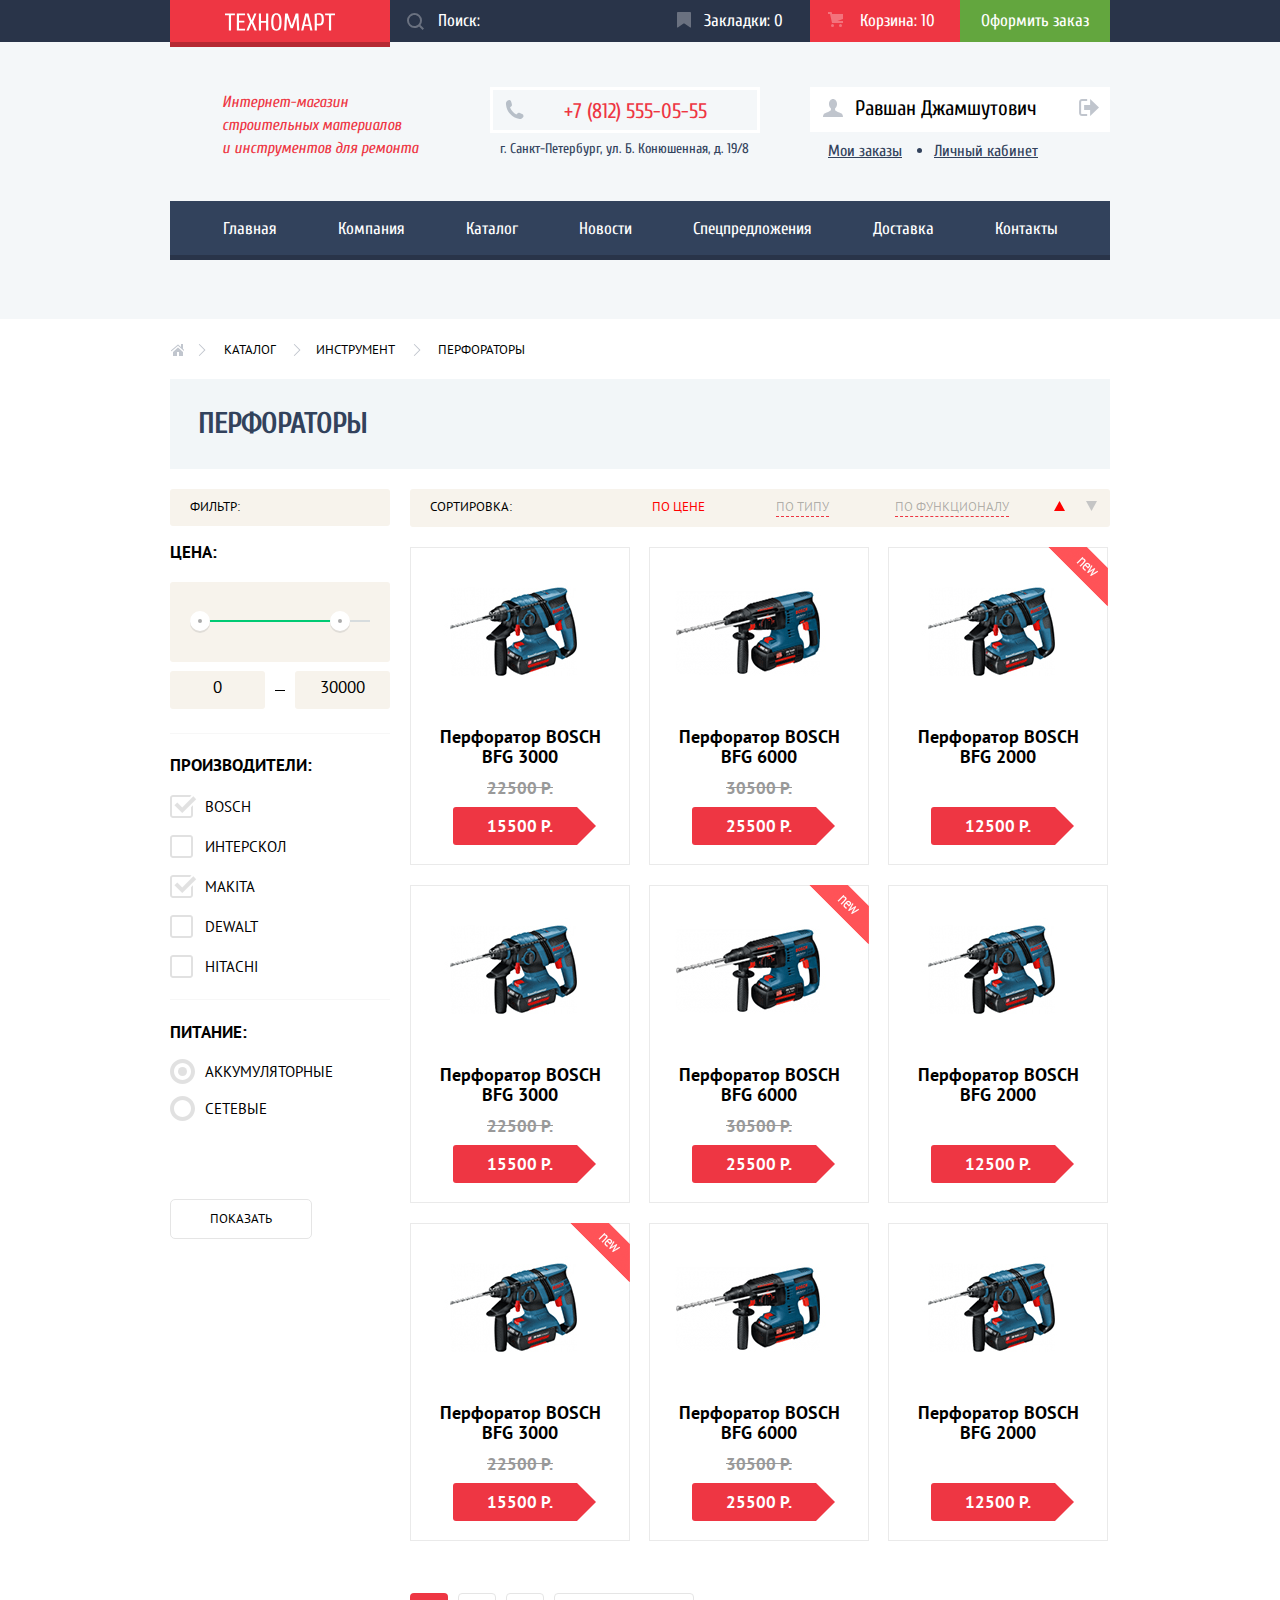
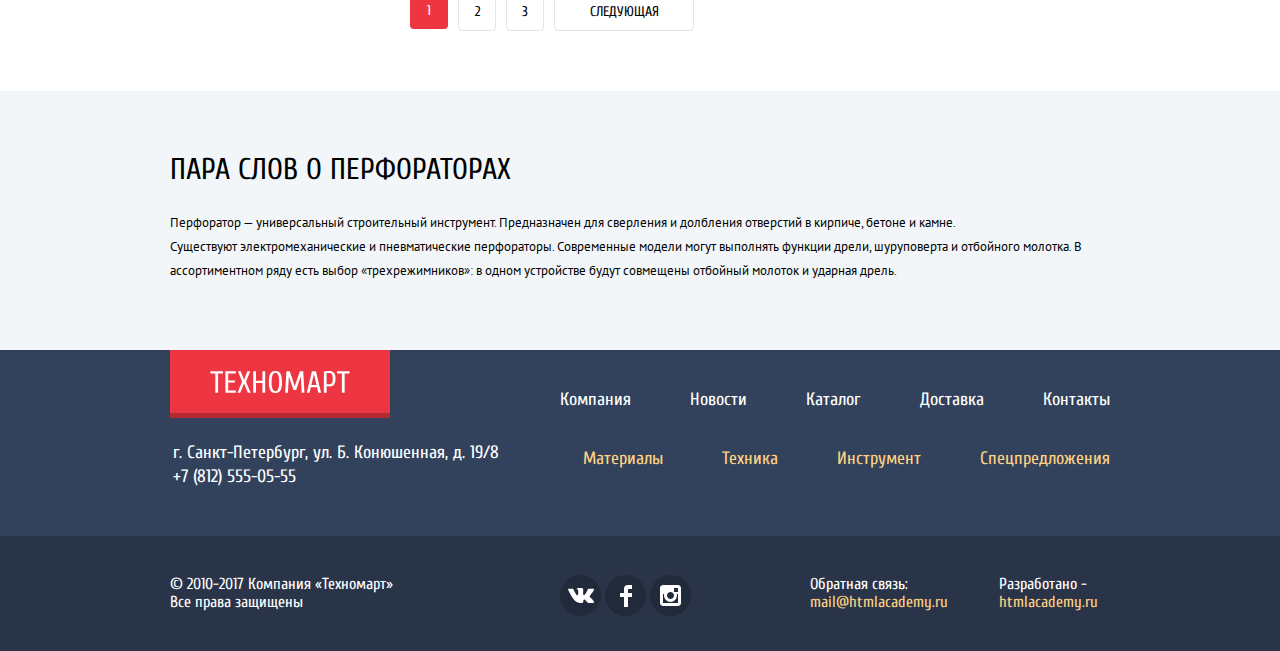
==== commit d3ec3a49: "Fix" ====
--- a/catalog.html
+++ b/catalog.html
@@ -21,8 +21,8 @@
             </form>
           </div>
           <div class="flex-right">
-            <a href="#" class="bookmarks">Закладки</a>
-            <a href="#" class="basket">Корзина</a>
+            <a href="#" class="bookmarks">Закладки: 0</a>
+            <a href="#" class="basket">Корзина: 10</a>
             <a href="#" class="checkout">Оформить заказ</a>
           </div>
         </div>
@@ -61,10 +61,10 @@
     <main class="main-container">
       <div class="container">
         <ul class="breadcrumbs">
-          <li><a href="index.html"></a></li>
-          <li><a>Каталог</a></li>
-          <li><a href="#">Инструмент</a></li>
-          <li><a href="#">Перфораторы</a></li>
+          <li><a href="index.html" class="breadcrumbs-home"></a></li>
+          <li><a class="breadcrumbs-catalog">Каталог</a></li>
+          <li><a href="#" class="breadcrumbs-tool">Инструмент</a></li>
+          <li><a href="#" class="breadcrumbs-perforation">Перфораторы</a></li>
         </ul>
       </div>
           
@@ -87,7 +87,7 @@
                   <input type="text" name="range-money-min" id="range-money-min" placeholder="0">
                   <span class="range-space"></span>
                   <input type="text" name="range-money-max" id="range-money-max" placeholder="30000">
-                  </div>
+                </div>
               </div>
               <fieldset class="manufacturers">
                 <legend class="visually-hidden">ПРОИЗВОДИТЕЛИ:</legend>
@@ -134,15 +134,15 @@
             </form>
           </section>
       
-          <section class="catalog-items">
+          <div class="catalog-items">
               <div class="sorting">
                 <p>Сортировка:</p>
                 <ul class="sorting-list">
                   <li><a href="#" class="sort-price sort-active">ПО ЦЕНЕ</a></li>
                   <li><a href="#" class="sort-type">ПО ТИПУ</a></li>
                   <li><a href="#" class="sort-functional">ПО ФУНКЦИОНАЛУ</a></li>
-                  <li><a href="#" class="sort-up"><svg xmlns="http://www.w3.org/2000/svg" width="11" height="10" viewBox="0 0 11 10"><path fill="#231F20" d="M5.5 0L0 10h11z"/></svg></a></li>
-                  <li><a href="#" class="sort-down"><svg xmlns="http://www.w3.org/2000/svg" width="11" height="10" viewBox="0 0 11 10"><path fill="#231F20" d="M5.5 10L0 0h11"/></svg></a></li>
+                  <li><a href="#" class="sort-up sort-active"><svg xmlns="http://www.w3.org/2000/svg" width="11" height="10" viewBox="0 0 11 10"><path fill="#c5c5c5" d="M5.5 0L0 10h11z"/></svg></a></li>
+                  <li><a href="#" class="sort-down"><svg xmlns="http://www.w3.org/2000/svg" width="11" height="10" viewBox="0 0 11 10"><path fill="#c5c5c5" d="M5.5 10L0 0h11"/></svg></a></li>
                 </ul>
               </div>
               <div class="catalog-items-price">
@@ -255,7 +255,7 @@
                   <li><a href="#" class="button next">Следующая</a></li>
                 </ul>
               </div>
-          </section>
+            </div>
         </div>
       </div>
       <div class="main-bottom">
@@ -291,7 +291,7 @@
                 <li><a href="#">Материалы</a></li>
                 <li><a href="#">Техника</a></li>
                 <li><a href="#">Инструмент</a></li>
-                <li><a href="#">Спецпредлжения</a></li>
+                <li><a href="#">Спецпредложения</a></li>
               </ul>
             </div>
           </div>
@@ -325,9 +325,35 @@
 
       <section class="modal modal-item">
         <h2>Товар добавлен в корзину!</h2>
-        <button type="button">Оформить заказ</button>
-        <button type="button">Продолжить покупки</button>
+        <button type="button" class="button">Оформить заказ</button>
+        <button type="button" class="button">Продолжить покупки</button>
         <button class="modal-close" type="button"><span class="visually-hidden">Закрыть</span></button>
       </section>
+
+      <script>
+        var itemLink = document.querySelector(".buy");
+
+        var itemPopup = document.querySelector(".modal-item");
+        var itemClose = itemPopup.querySelector(".modal-close");
+
+        itemLink.addEventListener("click", function (evt) {
+          evt.preventDefault();
+          itemPopup.classList.add("modal-show-item");
+        });
+
+        itemClose.addEventListener("click", function (evt) {
+          evt.preventDefault();
+          itemPopup.classList.remove("modal-show-item");
+        });
+
+        window.addEventListener("keydown", function (evt) {
+          evt.preventDefault();
+          if (evt.keyCode === 27) {
+            if (itemPopup.classList.contains("modal-show-item")) {
+              itemPopup.classList.remove("modal-show-item");
+            }
+          }
+        });
+      </script>
   </body>
 </html>--- a/css/style.css
+++ b/css/style.css
@@ -1,9 +1,11 @@
 html {
-  box-sizing: border-box;
+  -webkit-box-sizing: border-box;
+          box-sizing: border-box;
 }
 
 *, *::before, *::after {
-  box-sizing: inherit;
+  -webkit-box-sizing: inherit;
+          box-sizing: inherit;
 }
 
 body {
@@ -16,6 +18,8 @@
   color: #000000;
 
   background-color: #ffffff;
+
+  min-width: 960px;
 }
 
 a {
@@ -49,7 +53,7 @@
 .page-footer .main-page:focus,
 .page-footer .main-page:active {
   background-color: #ba2732;
-  color: rgb(255,255,255, 0.3);
+  color: rgba(255,255,255, 0.3);
 }
 
 .search {
@@ -59,12 +63,29 @@
   background-color: #293449;
 }
 
+.search::-webkit-input-placeholder {
+  color: #ffffff;
+}
+
+.search:-ms-input-placeholder {
+  color: #ffffff;
+}
+
+.search::-ms-input-placeholder {
+  color: #ffffff;
+}
+
 .search::placeholder {
   color: #ffffff;
 }
 
+
 .top-menu .search:hover {
   background-color: #212a3a;
+
+  background-image: url("../img/icon-search.svg");
+  background-position: 17px 13px;
+  background-repeat: no-repeat;
 }
 
 .top-menu .search:focus,
@@ -73,7 +94,7 @@
 
   background-color: #ffffff;
   background-image: url("../img/icon-search-active.svg");
-  background-position: 17px center;
+  background-position: 17px 13px;
   background-repeat: no-repeat;
 }
 
@@ -90,7 +111,7 @@
 .top-menu a:focus,
 .top-menu a:active {
   background-color: #161d29;
-  color: rgb(255,255,255, 0.3);
+  color: rgba(255,255,255, 0.3);
 }
 
 .checkout {
@@ -177,8 +198,12 @@
 }
 
 .user-menu {
-  display: flex;
-  justify-content: flex-end; 
+  display: -webkit-box;
+  display: -ms-flexbox;
+  display: flex;
+  -webkit-box-pack: end;
+      -ms-flex-pack: end;
+          justify-content: flex-end; 
 
   margin: 0;
   padding: 0;
@@ -257,7 +282,7 @@
 
 .user-menu a:focus,
 .user-menu a:active {
-  color: rgb(0,0,0, 0.3);
+  color: rgba(0,0,0, 0.3);
 }
 
 .user-menu-in li,
@@ -278,7 +303,7 @@
 
 .user-menu-in a:focus,
 .user-menu-in a:active {
-  color: rgb(0,0,0, 0.3);
+  color: rgba(0,0,0, 0.3);
 }
 
 .user a {
@@ -292,7 +317,7 @@
 
 .user a:focus,
 .user a:active {
-  color: rgb(0,0,0, 0.3);
+  color: rgba(0,0,0, 0.3);
 }
 
 .main-navigation li {
@@ -315,13 +340,17 @@
 .main-navigation a:focus,
 .main-navigation a:active {
   background-color: #1d2739;
-  color: rgb(255,255,255, 0.3);
+  color: rgba(255,255,255, 0.3);
 }
 
 .breadcrumbs {
   margin: 0;
   padding: 0;
   margin-bottom: 20px;
+
+  display: -webkit-box;
+
+  display: -ms-flexbox;
 
   display: flex;
 }
@@ -341,12 +370,12 @@
    position: relative;
 }
 
-.breadcrumbs li:first-child a {
+.breadcrumbs .breadcrumbs-home {
   width: 36px;
   margin-right: 18px;
 }
 
-.breadcrumbs li:first-child a::before {
+.breadcrumbs .breadcrumbs-home::before {
   position: absolute;
   content: "";
   width: 14px;
@@ -359,7 +388,7 @@
   background-repeat: no-repeat;
 }
 
-.breadcrumbs li:first-child a::after {
+.breadcrumbs .breadcrumbs-home::after {
   position: absolute;
   content: "";
   width: 8px;
@@ -372,12 +401,12 @@
   background-repeat: no-repeat;
 }
 
-.breadcrumbs li:nth-of-type(2) a {
+.breadcrumbs .breadcrumbs-catalog {
   width: 77px;
   margin-right: 15px;
 }
 
-.breadcrumbs li:nth-of-type(2) a::after {
+.breadcrumbs .breadcrumbs-catalog::after {
   position: absolute;
   content: "";
   width: 8px;
@@ -390,12 +419,12 @@
   background-repeat: no-repeat;
 }
 
-.breadcrumbs li:nth-of-type(3) a {
+.breadcrumbs .breadcrumbs-tool {
   width: 105px;
   margin-right: 17px;
 }
 
-.breadcrumbs li:nth-of-type(3) a::after {
+.breadcrumbs .breadcrumbs-tool::after {
   position: absolute;
   content: "";
   width: 8px;
@@ -505,13 +534,13 @@
 .footer-menu a:focus,
 .footer-menu a:active {
   text-decoration: none;
-  color: rgb(255,255,255, 0.3);
+  color: rgba(255,255,255, 0.3);
 }
 
 .shop-list a:focus,
 .shop-list a:active {
   text-decoration: none;
-  color: rgb(255, 209, 128, 0.3);
+  color: rgba(255, 209, 128, 0.3);
 }
 
 .footer-bottom {
@@ -540,7 +569,7 @@
 
 .top-menu {
   width: 100%;
-  height: 42px;
+  min-height: 42px;
   margin-bottom: 45px;
 }
 
@@ -551,45 +580,57 @@
 }
 
 .top-menu .container {
+  display: -webkit-box;
+  display: -ms-flexbox;
   display: flex;
 }
 
 .flex-left {
   width: 490px;
+  display: -webkit-box;
+  display: -ms-flexbox;
   display: flex;
 }
 
 .flex-right {
   width: 450px;
+  display: -webkit-box;
+  display: -ms-flexbox;
   display: flex;
 }
 
 .flex-right a {
   display: block;
-  height:  42px;
+  min-height:  42px;
 }
 
 .main-page {
+  display: -webkit-box;
+  display: -ms-flexbox;
   display: flex;
   width: 220px;
-  height: 47px;
-  justify-content: center;
+  min-height: 42px;
+  -webkit-box-pack: center;
+      -ms-flex-pack: center;
+          justify-content: center;
   
   padding-top: 12px;
 
-  box-shadow: inset 0 -5px 0 0 rgb(0, 0, 0, 0.24);
+  -webkit-box-shadow:  0 5px 0 0 #b52933;
+
+          box-shadow:  0 5px 0 0 #b52933;
 }
 
 .page-footer .main-page {
-  height: 68px;
+  min-height: 63px;
   
   padding-top: 21px;
   margin-bottom: 28px;
 }
 
-input[type="search"] {
+.form-search input[type="search"] {
   width: 270px;
-  height: 42px;
+  min-height: 42px;
 }
 
 .bookmarks,
@@ -602,6 +643,8 @@
 }
 
 .middle-memu .container {
+  display: -webkit-box;
+  display: -ms-flexbox;
   display: flex;
 }
 
@@ -612,13 +655,19 @@
 .main-navigation {
   width: 940px;
   margin: 0 auto;
-  box-shadow: 0 5px 0 0 #293449;
+  -webkit-box-shadow: 0 5px 0 0 #293449;
+          box-shadow: 0 5px 0 0 #293449;
 }
 
 .site-navigation {
-  display: flex;
-  justify-content: center;
-  flex-wrap: wrap;
+  display: -webkit-box;
+  display: -ms-flexbox;
+  display: flex;
+  -webkit-box-pack: center;
+      -ms-flex-pack: center;
+          justify-content: center;
+  -ms-flex-wrap: wrap;
+      flex-wrap: wrap;
 
   background-color: #32425c;
 }
@@ -637,6 +686,8 @@
 }
 
 .information {
+  display: -webkit-box;
+  display: -ms-flexbox;
   display: flex;
 }
 
@@ -651,8 +702,12 @@
 }
 
 .footer-top {
-  display: flex;
-  justify-content: space-between;
+  display: -webkit-box;
+  display: -ms-flexbox;
+  display: flex;
+  -webkit-box-pack: justify;
+      -ms-flex-pack: justify;
+          justify-content: space-between;
 
   padding-bottom: 47px; 
 }
@@ -681,8 +736,14 @@
 
 .footer-menu,
 .shop-list {
-  display: flex;
-  justify-content: flex-end;
+  display: -webkit-box;
+  display: -ms-flexbox;
+  display: flex;
+  -ms-flex-wrap: wrap;
+      flex-wrap: wrap;
+  -webkit-box-pack: end;
+      -ms-flex-pack: end;
+          justify-content: flex-end;
 }
 
 .shop-list {
@@ -693,15 +754,17 @@
 
 .footer-menu li,
 .shop-list li {
-  margin-right: 59px;
-}
-
-.footer-menu li:last-child,
-.shop-list li:last-child {
-  margin-right: 0;
+  margin-left: 59px;
+}
+
+.footer-menu li:first-child,
+.shop-list li:first-child {
+  margin-left: 0;
 }
 
 .flex-footer-bottom {
+  display: -webkit-box;
+  display: -ms-flexbox;
   display: flex;
 
   padding-top: 39px;
@@ -728,16 +791,23 @@
   font-family: "Cuprum", Arial, sans-serif;
   color: #ffffff;
   
-  display: flex;
-  flex-wrap: wrap;
-  justify-content: space-between;
+  display: -webkit-box;
+  
+  display: -ms-flexbox;
+  
+  display: flex;
+  -ms-flex-wrap: wrap;
+      flex-wrap: wrap;
+  -webkit-box-pack: justify;
+      -ms-flex-pack: justify;
+          justify-content: space-between;
   
   margin-bottom: 33px;
 }
 
 .block {
   width: 300px;
-  height: 123px;
+  min-height: 123px;
   position: relative;
 
   background-color: #212a3a;
@@ -748,7 +818,7 @@
 
 .slide {
   width: 620px;
-  height: 266px;
+  min-height: 266px;
 }
 
 .block a {
@@ -758,8 +828,14 @@
 .popular {
   background-color: #f9f5f0;
 
-  display: flex;
-  justify-content: space-between;
+  display: -webkit-box;
+
+  display: -ms-flexbox;
+
+  display: flex;
+  -webkit-box-pack: justify;
+      -ms-flex-pack: justify;
+          justify-content: space-between;
 
   padding-left: 28px;
   padding-right: 24px;
@@ -773,27 +849,28 @@
 }
 
 .products-list {
-  display: flex;
-  flex-wrap: wrap;
+  display: -webkit-box;
+  display: -ms-flexbox;
+  display: flex;
+  -ms-flex-wrap: wrap;
+      flex-wrap: wrap;
 
   margin-bottom: 1px;
 }
 
-.generator-logo ul{
-  display: flex;
-  justify-content: space-between;
-  flex-wrap: wrap;
+.generator-logo ul {
+  display: -webkit-box;
+  display: -ms-flexbox;
+  display: flex;
+  -webkit-box-pack: justify;
+      -ms-flex-pack: justify;
+          justify-content: space-between;
+  -ms-flex-wrap: wrap;
+      flex-wrap: wrap;
 
   list-style: none;
   margin-left: 0;
   padding-left: 0;
-}
-
-.generator-logo a {
-  display: block;
-
-  width: 220px;
-  height: 145px;
 }
 
 .generators {
@@ -821,7 +898,7 @@
   background-color: #32425c;
 
   padding-left: 22px;
-  padding-top: 16px;
+  padding-top: 14px;
   padding-bottom: 16px;
 
   border-top-width: 1px;
@@ -833,10 +910,14 @@
   border-bottom-color: #293449;
 
   cursor: pointer;
+  -webkit-transition: background-color 0.2s;
+  -o-transition: background-color 0.2s;
   transition: background-color 0.2s;
 }
 
 .handling-bottom {
+  display: -webkit-box;
+  display: -ms-flexbox;
   display: flex;
   width: 950px;
 }
@@ -883,8 +964,11 @@
 }
 
 .flex-catalog {
-  display: flex;
-  flex-wrap: wrap;
+  display: -webkit-box;
+  display: -ms-flexbox;
+  display: flex;
+  -ms-flex-wrap: wrap;
+      flex-wrap: wrap;
 }
 
 .filters {
@@ -906,7 +990,8 @@
   position: relative;
   display: inline-block;
   width: 220px;
-  height: 318px;
+  min-height: 318px;
+  vertical-align: top;
 
   margin-right: 20px;
   margin-bottom: 20px;
@@ -937,13 +1022,15 @@
   line-height: 20px;
   font-weight: bold;
   color: #000000;
+
+  padding: 0 5px;
 }
 
 .discount-item {
   font-size: 17px;
   line-height: 18px;
 
-  height: 18px;
+  min-height: 18px;
 
   margin-top: 12px;
   margin-bottom: 10px;
@@ -959,7 +1046,7 @@
 
   position: relative;
   width: 135px;
-  height: 38px;
+  min-height: 38px;
   margin: 10px auto;
   margin-bottom: 10px;
   padding: 10px 20px;
@@ -1008,6 +1095,8 @@
 
 .sorting {
   width: 100%;
+  display: -webkit-box;
+  display: -ms-flexbox;
   display: flex;
 
   font-size: 13px;
@@ -1026,6 +1115,8 @@
 }
 
 .sorting-list {
+  display: -webkit-box;
+  display: -ms-flexbox;
   display: flex;
 
   margin: 0;
@@ -1049,7 +1140,7 @@
   display: block;
 
   text-decoration: none;
-  color: rgb(0, 0, 0, 0.3);
+  color: rgba(0, 0, 0, 0.3);
 }
 
 .sorting-list a {
@@ -1079,7 +1170,7 @@
 
 .sorting-list li:nth-of-type(4) a:hover path,
 .sorting-list li:nth-of-type(5) a:hover path {
-  fill: rgba(0,0,0, 0.3);
+  fill: rgba(0,0,0, 1);
 }
 
 .sorting-list li:nth-of-type(4) a:focus path,
@@ -1089,6 +1180,15 @@
   fill: #ee3643;
 }
 
+.sorting-list .sort-active {
+  border: none;
+  color: red;
+}
+
+.sort-active path {
+  fill: red;
+}
+
 .page-number {
   margin: 0;
   padding: 0;
@@ -1098,6 +1198,8 @@
 }
 
 .page-number ul{
+  display: -webkit-box;
+  display: -ms-flexbox;
   display: flex;
 
   list-style: none;
@@ -1154,13 +1256,17 @@
 
 .slider-slides {
   width: 200%;
+  -webkit-transition: -webkit-transform 0.8s ease;
+  transition: -webkit-transform 0.8s ease;
+  -o-transition: transform 0.8s ease;
   transition: transform 0.8s ease;
+  transition: transform 0.8s ease, -webkit-transform 0.8s ease;
 }
 
 .slider-slides .sliderx {
   float: left;
   width: 620px;
-  height: 266px;
+  min-height: 266px;
 }
 
 .slider-slides .sliderx:first-child {
@@ -1208,13 +1314,16 @@
 
 .slider-controls label {
   display: inline-block;
+  vertical-align: top;
   margin: 0 2.5px;
   width: 10px;
-  height: 10px;
+  min-height: 10px;
   border-radius: 50%;
   background-color: white; 
   border: 2px solid white;
   cursor: pointer;
+  -webkit-transition: background-color 0.2s;
+  -o-transition: background-color 0.2s;
   transition: background-color 0.2s;
 }
 
@@ -1223,13 +1332,47 @@
   background-color: #ee3643;
 }
 
+.slide-click {
+  display: -webkit-box;
+  display: -ms-flexbox;
+  display: flex;
+  -webkit-box-pack: justify;
+      -ms-flex-pack: justify;
+          justify-content: space-between;
+  position: absolute;
+  width: 575px;
+
+  margin-top: 114px;
+  margin-left: 25px;
+
+  z-index: 1;
+}
+
+.slide-click label {
+  width: 22px;
+  min-height: 40px;
+
+  cursor: pointer;
+}
+
+.slide-click label:nth-of-type(1) {
+  background-image: url("../img/icon-left.svg");
+}
+
+.slide-click label:nth-of-type(2) {
+  background-image: url("../img/icon-right.svg");
+}
 
 #btn-1:checked ~ .slider-inner .slider-slides {
-  transform: translate(0);
+  -webkit-transform: translate(0);
+      -ms-transform: translate(0);
+          transform: translate(0);
 }
 
 #btn-2:checked ~ .slider-inner .slider-slides {
-  transform: translate(-620px);
+  -webkit-transform: translate(-620px);
+      -ms-transform: translate(-620px);
+          transform: translate(-620px);
 }
 
 .handling-top {
@@ -1271,7 +1414,7 @@
 }
 
 .slide-handling .deliverys {
-  height: 282px;
+  min-height: 282px;
 
   background-image: url("../img/car.png");
   background-repeat: no-repeat;
@@ -1283,7 +1426,7 @@
 }
 
 .slide-handling .guarantee {
-  height: 282px;
+  min-height: 282px;
 
   background-image: url("../img/medal.png"); 
   background-repeat: no-repeat;
@@ -1295,7 +1438,7 @@
 }
 
 .slide-handling .credit {
-  height: 282px;
+  min-height: 282px;
 
   background-image: url("../img/credit.png"); 
   background-repeat: no-repeat;
@@ -1325,6 +1468,8 @@
 .bookmarks {
   padding-top: 12px;
   padding-left: 44px;
+  padding-bottom: 12px;
+  padding-right: 10px;
 }
 
 .bookmarks::before {
@@ -1382,11 +1527,20 @@
 .basket {
   padding-top: 12px;
   padding-left: 50px;
+  padding-bottom: 12px;
+  padding-right: 10px;
+}
+
+.inner .basket {
+  background-color: #ee3643;
 }
 
 .checkout {
   text-align: center;
   padding-top: 12px;
+  padding-left: 5px;
+  padding-right: 5px;
+  padding-bottom: 12px;
 }
 
 .services {
@@ -1533,24 +1687,27 @@
 .button-block {
   display: block;
   width: 135px;
-  height: 38px;
+  min-height: 38px;
 
   padding: 10px 0;
   text-align: center;
-  background-color: rgb(0, 0, 0, 0.1);
+  background-color: rgba(0, 0, 0, 0.1);
 
   border-radius: 4px;
   border-width: 1px;
   border-color: transparent;
+  border-style: solid;
+
+  opacity: 1;
 }
 
 .block a:hover {
-  background-color: rgb(0,0,0, 0.2);
+  background-color: rgba(0,0,0, 0.2);
 }
 
 .block a:focus,
 .block a:active {
-  background-color: rgb(0,0,0, 0.3);
+  background-color: rgba(0,0,0, 0.3);
 }
 
 .popular h2 {
@@ -1578,7 +1735,7 @@
   left: 0;
   
   width: 218px;
-  height: 130px;
+  min-height: 130px;
   padding: 40px 0;
   
   background-color: rgba(255,255,255, 1);
@@ -1587,6 +1744,7 @@
 
 .item .actions .buy,
 .item .actions .bookmark {
+  position: relative;
   display: block;
   width: 129px;
   margin: 0 auto;
@@ -1607,6 +1765,18 @@
   text-transform: uppercase;
 }
 
+.actions .buy::before {
+  position: absolute;
+  content: "";
+  
+  width: 15px;
+  height: 15px;
+  
+  top: 7px;
+  left: 10px;
+  background-image: url("../img/icon-cart.svg");
+}
+
 .item .actions .bookmark {
   color: #32425c;
   background: white;
@@ -1615,7 +1785,15 @@
 
 .item:hover,
 .generator-logo-list a:hover {
-  box-shadow: 0 5px 20px 0 rgba(0,0,0, 0.5);
+  -webkit-box-shadow: 0 5px 20px 0 rgba(0,0,0, 0.5);
+          box-shadow: 0 5px 20px 0 rgba(0,0,0, 0.5);
+}
+
+.generator-logo-list a:focus,
+.generator-logo-list a:active {
+  -webkit-box-shadow: 0 3px 5px 0 rgba(0,0,0, 0.3);
+          box-shadow: 0 3px 5px 0 rgba(0,0,0, 0.3);
+  opacity: 0.3;
 }
 
 .item .actions {
@@ -1647,8 +1825,8 @@
 .item .actions .bookmark:focus,
 .item .actions .bookmark:active {
   background: white;
-  border-color: rgb(50, 66, 92, 0.3);
-  color: rgb(50, 66, 92, 0.3);
+  border-color: rgba(50, 66, 92, 0.3);
+  color: rgba(50, 66, 92, 0.3);
 }
 
 .generator-logo-list {
@@ -1657,9 +1835,15 @@
 }
 
 .generator-logo-list a {
-  display: flex;
-  justify-content: center;
-  align-items: center;
+  display: -webkit-box;
+  display: -ms-flexbox;
+  display: flex;
+  -webkit-box-pack: center;
+      -ms-flex-pack: center;
+          justify-content: center;
+  -webkit-box-align: center;
+      -ms-flex-align: center;
+          align-items: center;
 
   width: 220px;
   height: 145px;
@@ -1667,11 +1851,17 @@
   margin-bottom: 20px;
 
   border: 1px solid #eaeaea;
+
+  vertical-align: middle;
 }
 
 .flex-footer-bottom-right {
-  display: flex;
-  justify-content: space-between;
+  display: -webkit-box;
+  display: -ms-flexbox;
+  display: flex;
+  -webkit-box-pack: justify;
+      -ms-flex-pack: justify;
+          justify-content: space-between;
 }
 
 .feedback,
@@ -1748,20 +1938,20 @@
 
   font-size: 15px;
   line-height: 20px;
-  margin-bottom: 17px;
+  margin-bottom: 20px;
 }
 .manufacturers {
   border-top-width: 1px;
   border-right-width: 0;
   border-left-width: 0;
   border-bottom-width: 0;
-  border-top-color: #e5e5e5;
+  border-top-color: rgba(229, 229, 229, 0.3);
 
   margin: 0;
   padding: 0;
   padding-top: 16px;
   margin-top: 24px;
-  margin-bottom: 9px;
+  margin-bottom: 2px;
 }
 
 .form-search {
@@ -1772,7 +1962,7 @@
   content: "";
 
   position: absolute;
-  top: 12px;
+  top: 13px;
   left: 17px;
 
   width: 17px;
@@ -1805,16 +1995,26 @@
 }
 
 .button-social {
-  display: flex;
+  display: -webkit-box;
+  display: -ms-flexbox;
+  display: flex;
+  -ms-flex-wrap: wrap;
+      flex-wrap: wrap;
 
   margin: 0;
   padding: 0;
 }
 
 .button-social a {
-  display: flex;
-  justify-content: center;
-  align-items: center;
+  display: -webkit-box;
+  display: -ms-flexbox;
+  display: flex;
+  -webkit-box-pack: center;
+      -ms-flex-pack: center;
+          justify-content: center;
+  -webkit-box-align: center;
+      -ms-flex-align: center;
+          align-items: center;
 
   width: 41px;
   height: 41px;
@@ -1846,11 +2046,15 @@
   margin: 0;
   padding: 0;
 
-  font-size: 0;
   line-height: 0;
 
-  display: flex;
-  flex-wrap: wrap;
+  display: -webkit-box;
+
+  display: -ms-flexbox;
+
+  display: flex;
+  -ms-flex-wrap: wrap;
+      flex-wrap: wrap;
 
   width: 300px;
 }
@@ -1941,11 +2145,11 @@
   border-right-width: 0;
   border-left-width: 0;
   border-bottom-width: 0;
-  border-top-color: #e5e5e5;
-
-  margin: 0;
-  padding: 0;
-  padding-top: 20px;
+  border-top-color: rgba(229, 229, 229, 0.3);
+
+  margin: 0;
+  padding: 0;
+  padding-top: 17px;
   padding-bottom: 20px;
 }
 
@@ -1985,11 +2189,18 @@
 
 .filter-price {
   width: 220px;
-  height: 80px;
+  min-height: 80px;
   position: relative;
 
-  display: flex;
-  flex-direction: column;
+  display: -webkit-box;
+
+  display: -ms-flexbox;
+
+  display: flex;
+  -webkit-box-orient: vertical;
+  -webkit-box-direction: normal;
+      -ms-flex-direction: column;
+          flex-direction: column;
 
   background-color: #f7f3ec;
   border-width: 1px;
@@ -2003,8 +2214,9 @@
 .form-filter .filter-button {
   font-size: 13px;
   line-height: 18px;
-
-  padding: 13px 39px;
+  text-transform: uppercase;
+
+  padding: 10px 39px;
 
   background-color: #ffffff;
   border-radius: 5px;
@@ -2099,7 +2311,7 @@
 
 .filter-price .range {
   width: 100%;
-  height: 2px;
+  min-height: 2px;
 
   margin-top:38px;
 
@@ -2110,7 +2322,7 @@
   display: block;
   position: absolute;
   width: 145px;
-  height: 2px;
+  min-height: 2px;
 
   top: 38px;
   left: 30px;
@@ -2132,7 +2344,7 @@
   display: block;
   position: absolute;
   width: 20px;
-  height: 20px;
+  min-height: 20px;
 
   background-color: #ababab;
 
@@ -2140,7 +2352,8 @@
   border-color: #ffffff;
   border-style: solid;
   border-radius: 50%;
-  box-shadow: 0 2px 0 0 #e0ddd8;
+  -webkit-box-shadow: 0 2px 0 0 #e0ddd8;
+          box-shadow: 0 2px 0 0 #e0ddd8;
 
   z-index: 20;
 }
@@ -2156,13 +2369,17 @@
 }
 
 .input-range {
-  display: flex;
-  justify-content: space-between;
+  display: -webkit-box;
+  display: -ms-flexbox;
+  display: flex;
+  -webkit-box-pack: justify;
+      -ms-flex-pack: justify;
+          justify-content: space-between;
 }
 
 .input-range input[type="text"] {
   width: 95px;
-  height: 38px;
+  min-height: 38px;
 
   background-color: #f7f3ec;
   border-width: 1px;
@@ -2170,6 +2387,33 @@
   border-radius: 3px;
 
   text-align: center;
+}
+
+.input-range input[type="text"]::-webkit-input-placeholder {
+  font-size: 17px;
+  line-height: 18px;
+  text-transform: uppercase;
+  color: #000000;
+  text-align: center;
+  opacity: 1;
+}
+
+.input-range input[type="text"]:-ms-input-placeholder {
+  font-size: 17px;
+  line-height: 18px;
+  text-transform: uppercase;
+  color: #000000;
+  text-align: center;
+  opacity: 1;
+}
+
+.input-range input[type="text"]::-ms-input-placeholder {
+  font-size: 17px;
+  line-height: 18px;
+  text-transform: uppercase;
+  color: #000000;
+  text-align: center;
+  opacity: 1;
 }
 
 .input-range input[type="text"]::placeholder {
@@ -2177,10 +2421,12 @@
   line-height: 18px;
   text-transform: uppercase;
   color: #000000;
+  text-align: center;
+  opacity: 1;
 }
 
 .range-space {
-  display: blockl;
+  display: block;
   width: 10px;
   height: 1px;
   
@@ -2191,7 +2437,7 @@
 
 .manufacturers h2 {
   margin: 0;
-  margin-bottom: 22px;
+  margin-bottom: 17px;
 
   font-size: 17px;
   line-height: 30px;
@@ -2201,7 +2447,7 @@
 
 .option h2 {
   margin: 0;
-  margin-bottom: 22px;
+  margin-bottom: 15px;
 
   font-size: 17px;
   line-height: 30px;
@@ -2221,10 +2467,17 @@
 }
 
 .form-flex-modal {
-  display: flex;
-  flex-wrap: wrap;
-  justify-content: space-between;
-  align-items: flex-start;
+  display: -webkit-box;
+  display: -ms-flexbox;
+  display: flex;
+  -ms-flex-wrap: wrap;
+      flex-wrap: wrap;
+  -webkit-box-pack: justify;
+      -ms-flex-pack: justify;
+          justify-content: space-between;
+  -webkit-box-align: start;
+      -ms-flex-align: start;
+          align-items: flex-start;
 }
 
 .form-flex-modal .button {
@@ -2247,7 +2500,7 @@
   color: #000000;
 
   width: 620px;
-  height: 430px;
+  min-height: 430px;
 
   background-color: #ffffff;
   color: #000000;
@@ -2257,7 +2510,15 @@
   padding-top: 55px;
   margin-left: -310px;
 
-  box-shadow: 0 0 15px 0 #000000;
+  -webkit-box-shadow: 0 0 15px 0 #000000;
+
+          box-shadow: 0 0 15px 0 #000000;
+}
+
+.modal-show-letter {
+  display: block;
+
+  animation: bounce 0.6s;
 }
 
 .modal input,
@@ -2272,7 +2533,7 @@
 
 .modal-letter input {
   width: 220px;
-  height: 38px;
+  min-height: 38px;
 
   margin-top: 13px;
   margin-bottom: 22px;
@@ -2280,7 +2541,7 @@
 
 .modal-letter textarea {
   width: 460px;
-  height: 114px;
+  min-height: 114px;
 
   margin-top: 13px;
 }
@@ -2294,6 +2555,12 @@
 
   text-align: left;
   padding-left: 14px;
+
+  opacity: 1;
+}
+
+.form-flex-modal label {
+  display: block;
 }
 
 .name,
@@ -2336,14 +2603,19 @@
 }
 
 .modal-close::before {
-  transform: rotate(45deg);
+  -webkit-transform: rotate(45deg);
+      -ms-transform: rotate(45deg);
+          transform: rotate(45deg);
 }
 
 .modal-close::after {
-  transform: rotate(-45deg);
-}
-
-.modal-letter::before {
+  -webkit-transform: rotate(-45deg);
+      -ms-transform: rotate(-45deg);
+          transform: rotate(-45deg);
+}
+
+.modal-letter::before,
+.modal-item::before {
   content: "";
   position: absolute;
 
@@ -2356,7 +2628,8 @@
   background-color: #ff5257;
 }
 
-.modal-letter::after {
+.modal-letter::after,
+.modal-item::after {
   content: "";
   position: absolute;
 
@@ -2379,11 +2652,19 @@
 
   display: none;
   width: 940px;
-  height: 446px;
+  min-height: 446px;
   margin-top: -223px;
   margin-left: -470px;
 
-  box-shadow: 0 0 20px 0 rgba(0,0,0, 0.5);
+  -webkit-box-shadow: 0 0 20px 0 rgba(0,0,0, 0.5);
+
+          box-shadow: 0 0 20px 0 rgba(0,0,0, 0.5);
+}
+
+.modal-show-map {
+  display: block;
+
+  animation: bounce 0.6s;
 }
 
 .modal-map .modal-close::before,
@@ -2411,12 +2692,14 @@
   top: -2px;
   left: 0;
 
+  background-color: #ffffff;
   background-image: url("../img/checkbox-off.svg");
   background-position: 0 0;
   background-repeat: no-repeat;
-}
-
-.manufacturers-list input[type="checkbox"]:checked + label::after {
+  opacity: 0.5;
+}
+
+.manufacturers-list input[type="checkbox"]:checked + label::before {
   position: absolute;
 
   content: "";
@@ -2430,6 +2713,27 @@
   background-image: url("../img/checkbox-on.svg");
   background-position: 0 0;
   background-repeat: no-repeat;
+  opacity: 0.5;
+}
+
+.filter-option:hover label::before {
+  opacity: 1;
+}
+
+.filter-option:hover input[type="checkbox"]:checked + label::before {
+  opacity: 1;
+}
+
+.filter-option:hover input[type="radio"]:checked + label::before {
+  opacity: 1;
+}
+
+.filter-option:hover input[type="checkbox"]:disabled + label::before {
+  opacity: 0.3;
+}
+
+.filter-option:hover input[type="radio"]:disabled + label::before {
+  opacity: 0.3;
 }
 
 .option label {
@@ -2450,9 +2754,10 @@
   background-image: url("../img/radio-off.svg");
   background-position: 0 0;
   background-repeat: no-repeat;
-}
-
-.option input[type="radio"]:checked + label::after {
+  opacity: 0.5;
+}
+
+.option input[type="radio"]:checked + label::before {
   position: absolute;
 
   content: "";
@@ -2466,6 +2771,7 @@
   background-image: url("../img/radio-on.svg");
   background-position: 0 0;
   background-repeat: no-repeat;
+  opacity: 0.5;
 }
 
 .page-number .button {
@@ -2502,6 +2808,95 @@
   background-color: #ee3643;
 }
 
+.modal-item {
+  display: -webkit-box;
+  display: -ms-flexbox;
+  display: flex;
+  -ms-flex-wrap: wrap;
+      flex-wrap: wrap;
+  -webkit-box-pack: justify;
+      -ms-flex-pack: justify;
+          justify-content: space-between;
+  font-family: "Cuprum", Arial, sans-serif;
+  
+  display: none;
+  width:620px;
+  height: 282px;
+  top: 50%;
+  left: 50%;
+
+  margin-top: -141px;
+  margin-left: -310px;
+  padding-top: 55px;
+  padding-left: 80px;
+  padding-right: 80px;
+
+
+  -webkit-box-shadow: 0 0 20px 0 rgba(0,0,0, 0.5);
+
+
+          box-shadow: 0 0 20px 0 rgba(0,0,0, 0.5);
+  background-color: #ffffff;
+}
+
+.modal-item h2 {
+  position: relative;
+  margin: 0;
+  margin-bottom: 85px;
+  padding: 0;
+  padding-left: 100px;
+
+  font-size: 30px;
+  line-height: 30px;
+  font-weight: normal;
+}
+
+.modal-item h2::before {
+  position: absolute;
+
+  content: "";
+  width: 66px;
+  height: 66px;
+
+  top: -17px;
+  left: 0px;
+
+  background-color: #ffffff;
+  background-image: url("../img/form-1.png");
+  background-position: 0 0;
+  background-repeat: no-repeat;
+}
+
+.modal-item .button {
+  width: 220px;
+  height: 38px;
+
+  z-index: 30;
+}
+
+.modal-item .button:nth-of-type(2) {
+  color: #000000;
+  background-color: #ffffff;
+}
+
+.modal-item .button:nth-of-type(2):hover {
+  background-color: rgba(255,255,255, 0.4);
+}
+
+.modal-item .button:nth-of-type(2):focus,
+.modal-item .button:nth-of-type(2):active {
+  color: rgba(0,0,0, 0.3);
+  background-color: rgba(255,255,255, 0.2);
+}
+
+.modal-show-item {
+  display: -webkit-box;
+  display: -ms-flexbox;
+  display: flex;
+
+  animation: bounce 0.6s;
+}
+
 .visually-hidden {
   position: absolute;
   width: 1px;
@@ -2511,4 +2906,48 @@
   padding: 0;
   clip: rect(0 0 0 0);
   overflow: hidden;
+}
+
+@keyframes bounce {
+  0% {
+    transform: translateY(-2000px);
+  }
+
+  70% {
+    transform: translateY(30px);
+  }
+
+  90% {
+    transform: translateY(-10px);
+  }
+
+  100% {
+    transform: translateY(0);
+  }
+}
+
+@keyframes shake {
+  0%,
+  100% {
+    transform: translateX(0);
+  }
+
+  10%,
+  30%,
+  50%,
+  70%,
+  90% {
+    transform: translateX(-10px);
+  }
+
+  20%,
+  40%,
+  60%,
+  80% {
+    transform: translateX(10px);
+  }
+}
+
+.modal-error {
+  animation: shake 0.6s;
 }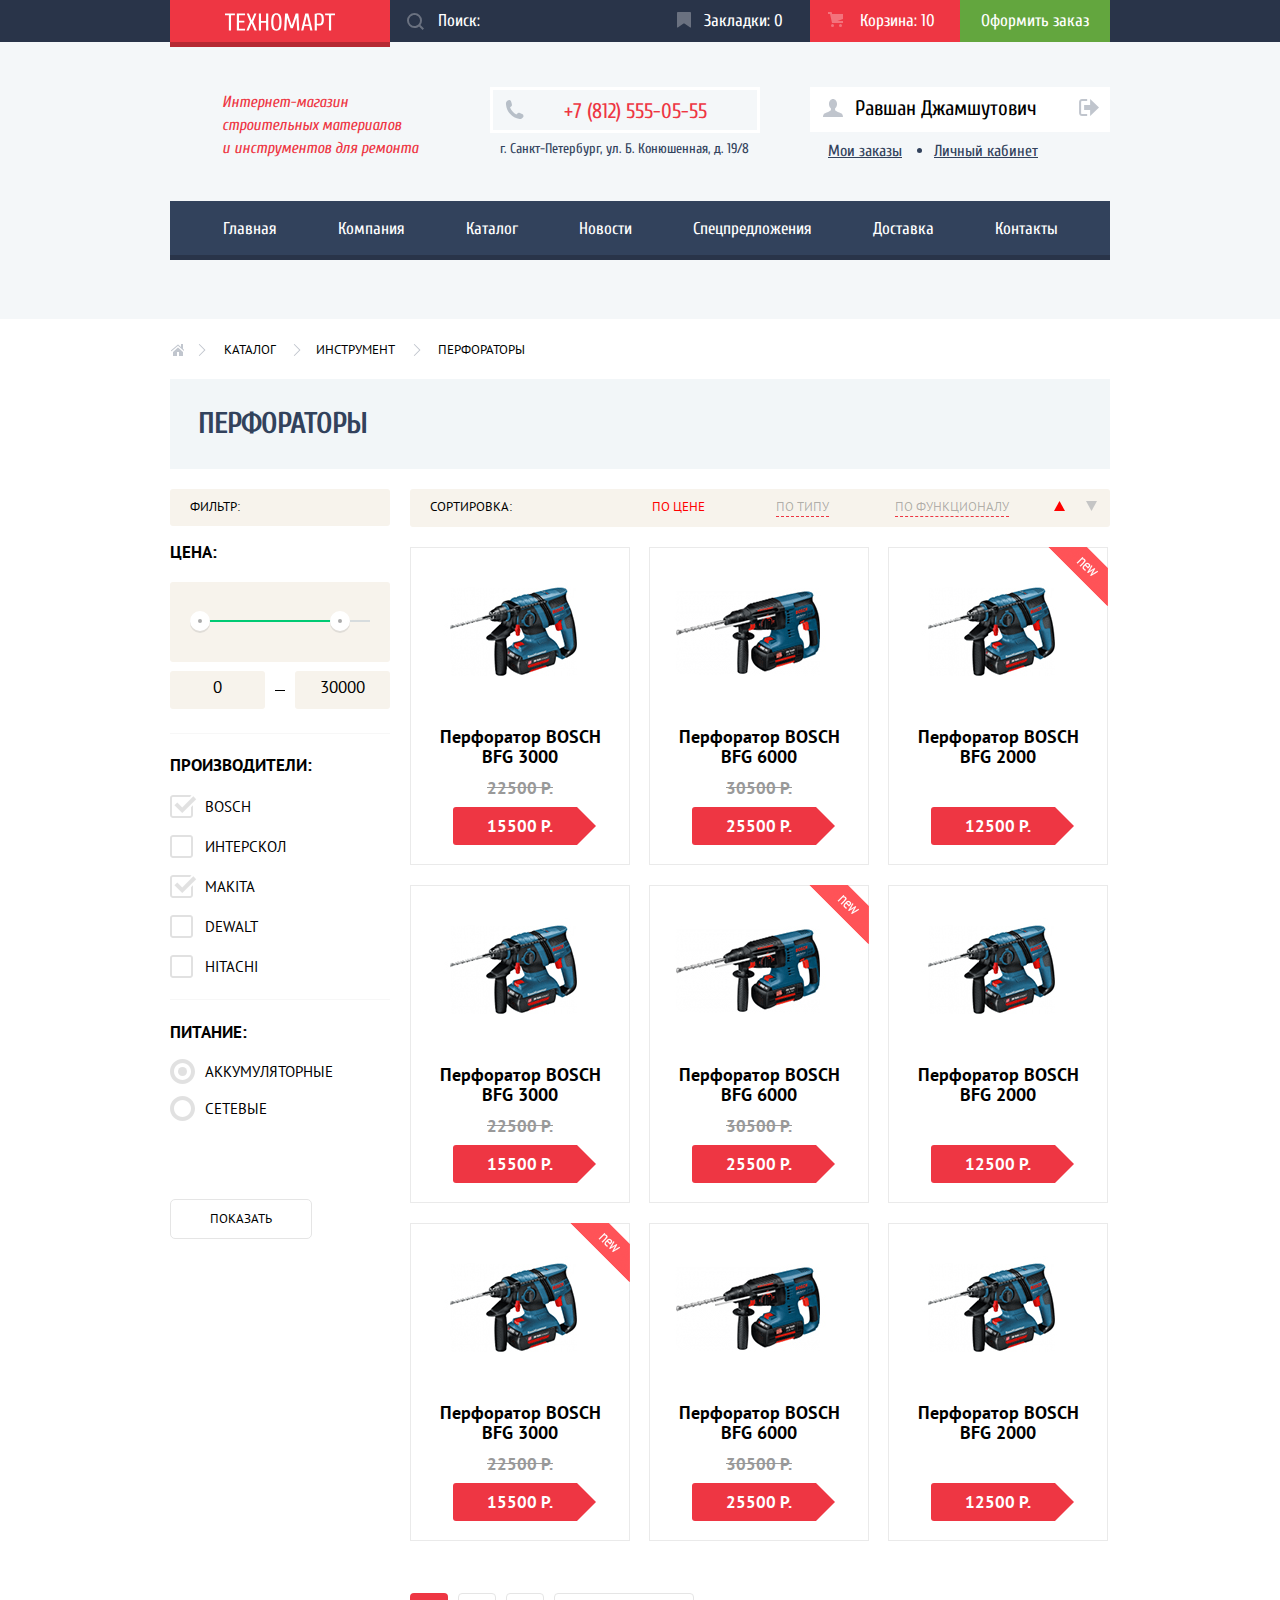
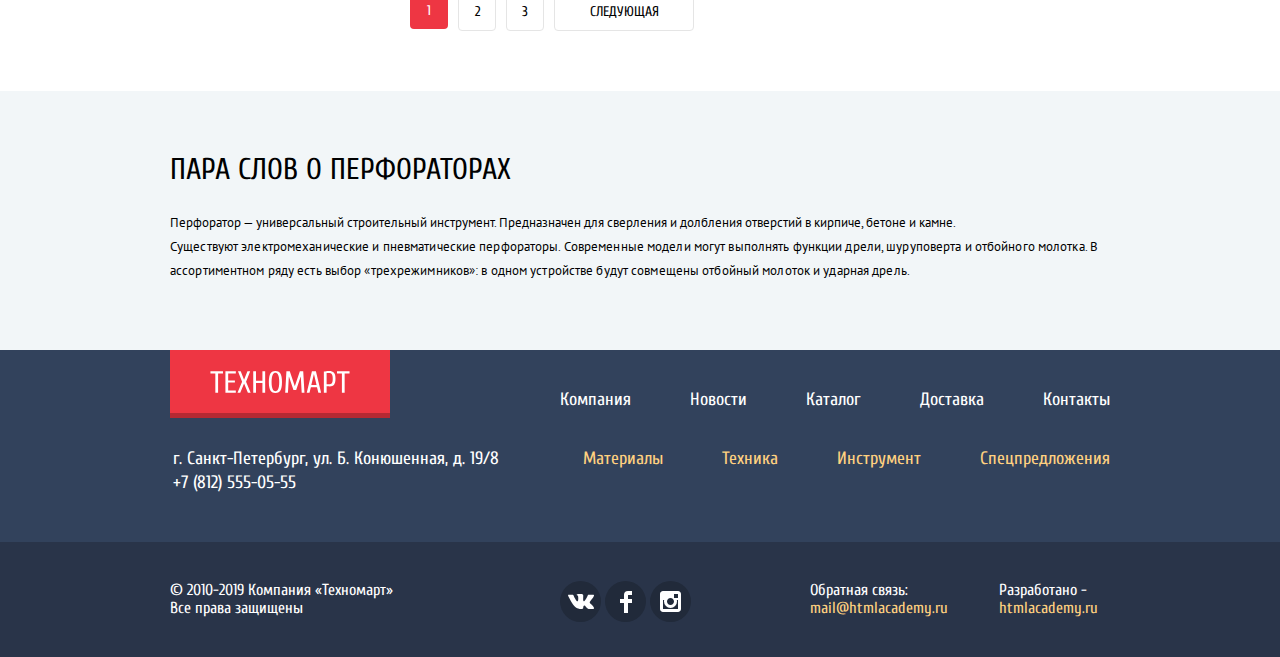
==== commit fefb853c: "Доработки после первой попытки." ====
--- a/catalog.html
+++ b/catalog.html
@@ -4,7 +4,7 @@
     <meta charset="utf-8">
     <link href="https://fonts.googleapis.com/css?family=Cuprum:400,400i,700%7CPT+Sans:400,700&display=swap&subset=cyrillic" rel="stylesheet">
     <link rel="stylesheet" href="css/normalize.css">
-    <link rel="stylesheet" href="css/style.css">
+    <link rel="stylesheet" href="css/style-mini.css">
     <title>HTML Academy: Техномарт</title>
   </head>
   <body class="inner">
@@ -141,8 +141,8 @@
                   <li><a href="#" class="sort-price sort-active">ПО ЦЕНЕ</a></li>
                   <li><a href="#" class="sort-type">ПО ТИПУ</a></li>
                   <li><a href="#" class="sort-functional">ПО ФУНКЦИОНАЛУ</a></li>
-                  <li><a href="#" class="sort-up sort-active"><svg xmlns="http://www.w3.org/2000/svg" width="11" height="10" viewBox="0 0 11 10"><path fill="#c5c5c5" d="M5.5 0L0 10h11z"/></svg></a></li>
-                  <li><a href="#" class="sort-down"><svg xmlns="http://www.w3.org/2000/svg" width="11" height="10" viewBox="0 0 11 10"><path fill="#c5c5c5" d="M5.5 10L0 0h11"/></svg></a></li>
+                  <li><a href="#" class="sort-up sort-active"><span class="visually-hidden">Сортировка по убиыванию</span><svg xmlns="http://www.w3.org/2000/svg" width="11" height="10" viewBox="0 0 11 10"><path fill="#c5c5c5" d="M5.5 0L0 10h11z"/></svg></a></li>
+                  <li><a href="#" class="sort-down"><span class="visually-hidden">Сортировка по возрастанию</span><svg xmlns="http://www.w3.org/2000/svg" width="11" height="10" viewBox="0 0 11 10"><path fill="#c5c5c5" d="M5.5 10L0 0h11"/></svg></a></li>
                 </ul>
               </div>
               <div class="catalog-items-price">
@@ -261,8 +261,8 @@
       <div class="main-bottom">
         <div class="container">
             <h2 class="about-perforator">ПАРА СЛОВ О ПЕРФОРАТОРАХ</h2>
-            <p class="about-perforator-text">Перфоратор — универсальный строительный инструмент. Предназначен для сверления и долбления отверстий в кирпиче, бетоне и камне.<br>
-                Существуют электромеханические и пневматические перфораторы. Современные модели могут выполнять функции дрели, шуруповерта и отбойного молотка. В ассортиментном ряду есть выбор «трехрежимников»: в одном устройстве будут совмещены отбойный молоток и ударная дрель.</p>
+            <p>Перфоратор — универсальный строительный инструмент. Предназначен для сверления и долбления отверстий в кирпиче, бетоне и камне.</p>
+            <p>Существуют электромеханические и пневматические перфораторы. Современные модели могут выполнять функции дрели, шуруповерта и отбойного молотка. В ассортиментном ряду есть выбор «трехрежимников»: в одном устройстве будут совмещены отбойный молоток и ударная дрель.</p>
         </div>
       </div>
     </main>
@@ -301,7 +301,7 @@
           <div class="container">
             <div class="flex-footer-bottom">
               <div class="flex-footer-bottom-left">
-                <p class="footer-copyright">&copy; 2010-2017 Компания «Техномарт» Все&nbsp;права&nbsp;защищены</p>
+                <p class="footer-copyright">&copy; 2010-2019 Компания «Техномарт» Все&nbsp;права&nbsp;защищены</p>
               </div>
               <div class="flex-footer-bottom-center">
                 <ul class="button-social">
@@ -325,35 +325,10 @@
 
       <section class="modal modal-item">
         <h2>Товар добавлен в корзину!</h2>
-        <button type="button" class="button">Оформить заказ</button>
+        <a href="#" class="button">Оформить заказ</a>
         <button type="button" class="button">Продолжить покупки</button>
         <button class="modal-close" type="button"><span class="visually-hidden">Закрыть</span></button>
       </section>
-
-      <script>
-        var itemLink = document.querySelector(".buy");
-
-        var itemPopup = document.querySelector(".modal-item");
-        var itemClose = itemPopup.querySelector(".modal-close");
-
-        itemLink.addEventListener("click", function (evt) {
-          evt.preventDefault();
-          itemPopup.classList.add("modal-show-item");
-        });
-
-        itemClose.addEventListener("click", function (evt) {
-          evt.preventDefault();
-          itemPopup.classList.remove("modal-show-item");
-        });
-
-        window.addEventListener("keydown", function (evt) {
-          evt.preventDefault();
-          if (evt.keyCode === 27) {
-            if (itemPopup.classList.contains("modal-show-item")) {
-              itemPopup.classList.remove("modal-show-item");
-            }
-          }
-        });
-      </script>
+      <script src="js/script-mini.js"></script>
   </body>
 </html>--- a/css/style-mini.css
+++ b/css/style-mini.css
@@ -0,0 +1 @@
+html{-webkit-box-sizing:border-box;box-sizing:border-box}*,::before,::after{-webkit-box-sizing:inherit;box-sizing:inherit}body{margin:0;padding:0;font-family:"PT Sans",Arial,sans-serif;font-size:13px;line-height:24px;color:#000;background-color:#fff;min-width:960px}a{text-decoration:none}.header{font-family:"Cuprum",Arial,sans-serif;font-size:17px;color:#fff;background-color:#f4f7f9}.header a{color:#fff}.main-page{background-color:#ee3643}.top-menu .main-page:hover,.page-footer .main-page:hover{color:#fff;background-color:#ca2c37}.top-menu .main-page:focus,.top-menu .main-page:active,.page-footer .main-page:focus,.page-footer .main-page:active{background-color:#ba2732;color:rgba(255,255,255,0.3)}.search{color:#fff;border-width:0;background-color:#293449}.search::-webkit-input-placeholder{color:#fff}.search:-ms-input-placeholder{color:#fff}.search::-ms-input-placeholder{color:#fff}.search::placeholder{color:#fff}.top-menu .search:hover{background-color:#212a3a;background-image:url(../img/icon-search.svg);background-position:17px 13px;background-repeat:no-repeat}.top-menu .search:focus,.top-menu .search:active{color:#000;background-color:#fff;background-image:url(../img/icon-search-active.svg);background-position:17px 13px;background-repeat:no-repeat}.top-menu{line-height:18px;background-color:#293449}.top-menu a:hover{background-color:#212a3a}.top-menu a:focus,.top-menu a:active{background-color:#161d29;color:rgba(255,255,255,0.3)}.checkout{background-color:#63a63e}.top-menu .checkout:hover{background-color:#5fbb2d}.top-menu .checkout:focus,.top-menu .checkout:active{background-color:#518534}.page-title{padding:0;margin:0}.middle-memu .page-title{font-family:"Cuprum",Arial,sans-serif;font-size:16px;line-height:23px;color:#ee3643;font-style:italic;font-weight:400;width:300px;padding-left:52px;padding-right:30px;padding-top:4px;margin-right:20px}.title-contact{width:270px;margin-right:69px}.inner .title-contact{margin-right:50px}.title-contact p{margin:0;padding:0}.title-contact .phone-contact{position:relative;font-size:21px;line-height:21px;color:#ee3643;border:3px solid #fff;padding-top:11px;padding-left:71px;padding-bottom:8px}.phone-contact::before{content:"";position:absolute;width:19px;height:19px;background-image:url(../img/icon-phone.svg);left:12px;top:10px}.title-contact .city-contact{font-size:14px;line-height:24px;color:#32425c;padding-left:10px;margin-top:4px}.user-menu{display:-webkit-box;display:-ms-flexbox;display:flex;-webkit-box-pack:end;-ms-flex-pack:end;justify-content:flex-end;margin:0;padding:0}.user-menu li{list-style:none;padding:0}.user-menu a{display:block;font-size:21px;line-height:21px;color:#000;list-style:none;background-color:#fff;padding-top:13px;padding-bottom:13px;padding-right:25px}.login-in{width:121px;margin-right:10px;padding-left:48px;position:relative}.login-in::before{content:"";position:absolute;top:14px;left:14px;width:20px;height:17px;background-image:url(../img/icon-login.svg);background-repeat:no-repeat;background-position:0 0;opacity:.3}.login-in:hover::before{opacity:1}.login-in:focus::before,.login-in:active::before{opacity:.3}.check-in{display:block;width:150px;padding-left:25px}.my-orders,.area{color:#32425c;font-size:16px;line-height:18px}.user-menu a:hover{color:#ee3643}.user-menu a:focus,.user-menu a:active{color:rgba(0,0,0,0.3)}.user-menu-in li,.user-menu li{list-style:none;margin-left:0;padding:0}.user-menu-in a{color:#32425c;text-decoration:underline}.user-menu-in a:hover{color:#ee3643}.user-menu-in a:focus,.user-menu-in a:active{color:rgba(0,0,0,0.3)}.user a{color:#000;text-decoration:none}.user a:hover{color:#000}.user a:focus,.user a:active{color:rgba(0,0,0,0.3)}.main-navigation li{font-size:17px;line-height:17px;list-style:none;color:#fff;background-color:#32425c}.main-navigation ul{margin:0;padding:0}.main-navigation a:hover{background-color:#293449}.main-navigation a:focus,.main-navigation a:active{background-color:#1d2739;color:rgba(255,255,255,0.3)}.breadcrumbs{margin:0;padding:0;margin-bottom:20px;display:-webkit-box;display:-ms-flexbox;display:flex}.breadcrumbs li{list-style:none}.breadcrumbs a{font-family:"PT Sans",Arial,sans-serif;color:#000;font-size:13px;line-height:18px;text-transform:uppercase;display:block;position:relative}.breadcrumbs .breadcrumbs-home{width:36px;margin-right:18px}.breadcrumbs .breadcrumbs-home::before{position:absolute;content:"";width:14px;height:12px;top:3px;left:0;background-image:url(../img/icon-home.svg);background-position:0 0;background-repeat:no-repeat}.breadcrumbs .breadcrumbs-home::after{position:absolute;content:"";width:8px;height:12px;top:3px;right:0;background-image:url(../img/icon-right-small.svg);background-position:0 0;background-repeat:no-repeat}.breadcrumbs .breadcrumbs-catalog{width:77px;margin-right:15px}.breadcrumbs .breadcrumbs-catalog::after{position:absolute;content:"";width:8px;height:12px;top:3px;right:0;background-image:url(../img/icon-right-small.svg);background-position:0 0;background-repeat:no-repeat}.breadcrumbs .breadcrumbs-tool{width:105px;margin-right:17px}.breadcrumbs .breadcrumbs-tool::after{position:absolute;content:"";width:8px;height:12px;top:3px;right:0;background-image:url(../img/icon-right-small.svg);background-position:0 0;background-repeat:no-repeat}.information p,.information h2{margin:0;padding:0}.information h2{font-family:"Cuprum",Arial,sans-serif;color:#000;font-size:30px;line-height:30px;text-transform:uppercase;font-weight:400}.information{padding:0;margin:0}.information li{list-style:none;font-family:"Cuprum",Arial,sans-serif;font-size:18px;line-height:20px;padding-left:35px}.button{display:block;font-family:"Cuprum",Arial,sans-serif;font-size:14px;line-height:18px;text-align:center;color:#fff;text-transform:uppercase;background-color:#ee3643;padding-top:11px;padding-bottom:9px;border-radius:3px;border-width:1px;border-color:transparent}.button:hover{background-color:#ca2c37}.button:focus,.button:active{background-color:#ba2732}.page-footer{margin-top:54px;font-family:"Cuprum",Arial,sans-serif;font-size:18px;line-height:24px;color:#fff;background-color:#32425c}.page-footer p,.page-footer ul{margin:0;padding:0}.inner .page-footer{margin-top:0}.page-footer a{color:#fff}.page-footer li{list-style:none}.shop-list a{color:#ffd180}.footer-menu a:hover,.shop-list a:hover{text-decoration:underline}.footer-menu a:focus,.footer-menu a:active{text-decoration:none;color:rgba(255,255,255,0.3)}.shop-list a:focus,.shop-list a:active{text-decoration:none;color:rgba(255,209,128,0.3)}.footer-bottom{font-size:16px;line-height:18px;background-color:#293449}.footer-bottom p{margin:0}.footer-bottom a{color:#ffd180}.footer-bottom a:hover{text-decoration:underline}.footer-bottom a:focus,.footer-bottom a:active{text-decoration:none;color:#ee3643}.top-menu{width:100%;min-height:42px;margin-bottom:45px}.container{width:960px;padding:0 10px;margin:0 auto}.top-menu .container{display:-webkit-box;display:-ms-flexbox;display:flex}.flex-left{width:490px;display:-webkit-box;display:-ms-flexbox;display:flex}.flex-right{width:450px;display:-webkit-box;display:-ms-flexbox;display:flex}.flex-right a{display:block;min-height:42px}.main-page{display:-webkit-box;display:-ms-flexbox;display:flex;width:220px;min-height:42px;-webkit-box-pack:center;-ms-flex-pack:center;justify-content:center;padding-top:12px;-webkit-box-shadow:0 5px 0 0 #b52933;box-shadow:0 5px 0 0 #b52933}.page-footer .main-page{min-height:63px;padding-top:21px;margin-bottom:34px}.form-search input[type="search"]{width:270px;min-height:42px}.bookmarks,.basket,.checkout{width:150px;display:block;position:relative}.middle-memu .container{display:-webkit-box;display:-ms-flexbox;display:flex}.middle-memu{margin-bottom:40px}.main-navigation{width:940px;margin:0 auto;-webkit-box-shadow:0 5px 0 0 #293449;box-shadow:0 5px 0 0 #293449}.site-navigation{display:-webkit-box;display:-ms-flexbox;display:flex;-webkit-box-pack:center;-ms-flex-pack:center;justify-content:center;-ms-flex-wrap:wrap;flex-wrap:wrap;background-color:#32425c}.site-navigation a{display:block;padding:19px 30px 18px 31px}.header{margin-bottom:60px;padding-bottom:64px}.information{display:-webkit-box;display:-ms-flexbox;display:flex}.about-company{width:540px;margin-right:100px}.transport-company{width:300px}.footer-top{display:-webkit-box;display:-ms-flexbox;display:flex;-webkit-box-pack:justify;-ms-flex-pack:justify;justify-content:space-between;padding-bottom:47px}.flex-footer-left{width:330px}.flex-footer-left p,.flex-footer-right a{font-family:"Cuprum",Arial,sans-serif;font-size:18px;line-height:24px}.flex-footer-right{width:550px}.footer-menu{margin:0;padding:0;margin-top:40px;margin-bottom:40px}.footer-menu,.shop-list{display:-webkit-box;display:-ms-flexbox;display:flex;-ms-flex-wrap:wrap;flex-wrap:wrap;-webkit-box-pack:end;-ms-flex-pack:end;justify-content:flex-end}.shop-list{margin:0;padding:0;margin-bottom:73px}.footer-menu li,.shop-list li{margin-left:59px}.footer-menu li:first-child,.shop-list li:first-child{margin-left:0}.flex-footer-bottom{display:-webkit-box;display:-ms-flexbox;display:flex;padding-top:39px;padding-bottom:35px}.flex-footer-bottom-left{width:300px;margin-right:90px}.flex-footer-bottom-center{width:131px;margin-right:119px}.flex-footer-bottom-rigth{width:300px}.services{width:960px;font-family:"Cuprum",Arial,sans-serif;color:#fff;display:-webkit-box;display:-ms-flexbox;display:flex;-ms-flex-wrap:wrap;flex-wrap:wrap;-webkit-box-pack:justify;-ms-flex-pack:justify;justify-content:space-between;margin-bottom:33px}.block{width:300px;min-height:123px;position:relative;background-color:#212a3a;margin-right:20px;margin-bottom:20px}.slide{width:620px;min-height:266px}.block a{color:#fff}.popular{background-color:#f9f5f0;display:-webkit-box;display:-ms-flexbox;display:flex;-webkit-box-pack:justify;-ms-flex-pack:justify;justify-content:space-between;margin-bottom:20px;padding:25px 24px 26px 28px}.popular h2{padding-top:5px}.products-list{display:-webkit-box;display:-ms-flexbox;display:flex;-ms-flex-wrap:wrap;flex-wrap:wrap;margin-bottom:1px}.generator-logo ul{display:-webkit-box;display:-ms-flexbox;display:flex;-webkit-box-pack:justify;-ms-flex-pack:justify;justify-content:space-between;-ms-flex-wrap:wrap;flex-wrap:wrap;list-style:none;margin-left:0;padding-left:0}.generators{margin-bottom:65px}.handling-list{list-style:none;margin-left:0;margin-top:0;margin-bottom:0;padding-left:0}.handling-list .style-list-service{display:block;width:240px;font-family:"Cuprum",Arial,sans-serif;font-size:21px;line-height:30px;color:#fff;background-color:#32425c;padding-left:22px;padding-top:14px;padding-bottom:16px;border-top-width:1px;border-top-style:solid;border-top-color:#405069;border-bottom-width:1px;border-bottom-style:solid;border-bottom-color:#293449;cursor:pointer;-webkit-transition:background-color .2s;-o-transition:background-color .2s;transition:background-color .2s}.handling-bottom{display:-webkit-box;display:-ms-flexbox;display:flex;width:950px}.handling{background-color:#f4f8f9;padding-top:65px;margin-bottom:82px}.handling h2{margin:0;padding:0;font-family:"Cuprum",Arial,sans-serif;font-size:30px;line-height:30px;font-weight:400;text-transform:uppercase}.inner .header{margin-bottom:22px}.name-catalog{font-family:"Cuprum",Arial,sans-serif;font-size:30px;line-height:30px;text-transform:uppercase;color:#32425c;letter-spacing:-1px;background-color:#f2f6f8;margin:0;padding:0;padding-left:28px;padding-top:30px;padding-bottom:30px;margin-bottom:20px}.flex-catalog{display:-webkit-box;display:-ms-flexbox;display:flex;-ms-flex-wrap:wrap;flex-wrap:wrap}.filters{width:220px;margin-right:20px;margin-top:0}.catalog-items{width:700px}.catalog-items .sorting{margin-bottom:20px}.item{position:relative;display:inline-block;width:220px;min-height:318px;vertical-align:top;margin-right:20px;margin-bottom:20px;line-height:20px;font-weight:700;text-align:center;border:1px solid #eaeaea}.catalog-items .item{margin-right:16px}.products-list .item:nth-of-type(4n){margin-right:0}.catalog-items-price .item:nth-of-type(3n){margin-right:0}.model{display:block;font-size:18px;line-height:20px;font-weight:700;color:#000;padding:0 5px}.discount-item{font-size:17px;line-height:18px;min-height:18px;margin-top:12px;margin-bottom:10px;color:#999;text-decoration:line-through}.price{font-size:17px;line-height:18px;font-weight:700;position:relative;width:135px;min-height:38px;margin:10px auto;margin-bottom:10px;padding:10px 20px;color:#fff;background:#ee3643;border-radius:3px}.price::after{content:"";position:absolute;top:0;right:-27px;width:0;height:0;border:19px solid #fff;border-left-color:#ee3643}.filter-block{font-size:13px;line-height:18px;font-weight:400;padding-top:9px;padding-bottom:10px;padding-left:20px;margin-top:0;text-transform:uppercase;background-color:#f7f3ec;border-width:1px;border-color:transparent;border-radius:3px}.sorting p{margin:0;padding:0;margin-right:140px}.sorting{width:100%;display:-webkit-box;display:-ms-flexbox;display:flex;-ms-flex-wrap:wrap;flex-wrap:wrap;font-size:13px;line-height:18px;text-transform:uppercase;font-weight:400;background-color:#f7f3ec;border-width:1px;border-color:transparent;border-radius:3px;padding-top:9px;padding-bottom:10px;padding-left:20px}.sorting-list{display:-webkit-box;display:-ms-flexbox;display:flex;-ms-flex-wrap:wrap;flex-wrap:wrap;margin:0;padding:0;list-style:none}.sorting-list .sort-price{margin-right:71px}.sorting-list .sort-type{margin-right:66px}.sorting-list .sort-functional{margin-right:45px}.sorting-list a{display:block;text-decoration:none;color:rgba(0,0,0,0.3);border-width:1px;border-color:#ee3643;border-bottom-style:dashed}.sort-up{margin-right:21px}.sorting-list a:hover{color:#000}.sorting-list a:focus,.sorting-list a:active{color:red;border:none}.sorting-list .sort-up,.sorting-list .sort-down{border:none}.sorting-list .sort-up:hover path,.sorting-list .sort-down:hover path{fill:rgba(0,0,0,1)}.sorting-list .sort-up:focus path,.sorting-list .sort-up:active path,.sorting-list .sort-down:focus path,.sorting-list .sort-down:active path{fill:#ee3643}.sorting-list .sort-active{border:none;color:red}.sort-active path{fill:red}.page-number{margin:0;padding:0;margin-top:32px;margin-bottom:60px}.page-number ul{display:-webkit-box;display:-ms-flexbox;display:flex;list-style:none;margin-left:0;padding-left:0}.page-number li{margin-right:10px}.main-bottom{padding-top:64px;padding-bottom:67px;background-color:#f2f6f8}.about-perforator{margin:0;padding:0;font-family:"Cuprum",Arial,sans-serif;font-size:30px;line-height:30px;font-weight:400;text-transform:uppercase}.main-bottom p{padding:0;margin:0;font-size:13px;line-height:24px}.main-bottom p:nth-of-type(1){margin-top:26px}.main-bottom p:nth-of-type(2){letter-spacing:.11px}.slide{position:relative}.slide img{position:absolute}.slide input[type="radio"]{display:none}.slider-inner{overflow:hidden}.slider-slides{display:-webkit-box;display:-ms-flexbox;display:flex;width:200%;-webkit-transition:-webkit-transform .8s ease;transition:-webkit-transform .8s ease;-o-transition:transform .8s ease;transition:transform .8s ease;transition:transform .8s ease,-webkit-transform .8s ease;background-color:#32425c}.slider-slides .sliderx{width:620px;min-height:266px}.slider-slides .sliderx:first-child{background-color:#32425c;background-image:url(../img/slide-first.jpg)}.slider-slides .sliderx:last-child{background-color:#32425c;background-image:url(../img/slide-second.jpg)}.sliderx h3,.sliderx p{margin:0;padding:0;font-family:"Cuprum",Arial,sans-serif}.sliderx .name-slide{font-size:36px;line-height:36px;text-transform:uppercase;font-weight:700;margin-left:24px;margin-top:23px}.sliderx .text-slide{font-size:18px;line-height:24px;margin-left:24px;margin-top:2px}.slider-controls{position:absolute;z-index:1;margin-top:215px;margin-left:295px}.slider-controls label{display:inline-block;vertical-align:top;margin:0 2.5px;width:10px;min-height:10px;border-radius:50%;background-color:#fff;border:2px solid #fff;cursor:pointer;-webkit-transition:background-color .2s;-o-transition:background-color .2s;transition:background-color .2s}#btn-1:checked ~ .slider-controls label[for="btn-1"],#btn-2:checked ~ .slider-controls label[for="btn-2"]{background-color:#ee3643}.slide-click{display:-webkit-box;display:-ms-flexbox;display:flex;-webkit-box-pack:justify;-ms-flex-pack:justify;justify-content:space-between;position:absolute;width:575px;margin-top:114px;margin-left:25px;z-index:1}.slide-click label{width:22px;min-height:40px;cursor:pointer}.slide-click label:nth-of-type(1){background-image:url(../img/icon-left.svg)}.slide-click label:nth-of-type(2){background-image:url(../img/icon-right.svg)}#btn-1:checked ~ .slider-inner .slider-slides{-webkit-transform:translate(0);-ms-transform:translate(0);transform:translate(0)}#btn-2:checked ~ .slider-inner .slider-slides{-webkit-transform:translate(-620px);-ms-transform:translate(-620px);transform:translate(-620px)}.handling-top{width:400px}.handling-top p{margin:0;margin-top:26px;margin-bottom:68px;text-align:justify}.handling-list{width:240px}.handling .container{padding-right:0}.slide-handling{position:relative;overflow:hidden}.slide-handling-list h3{margin:0;padding:0;font-family:"Cuprum",Arial,sans-serif;font-size:36px;line-height:36px;font-weight:400;color:#32425c;text-transform:uppercase}.slide-handling .deliverys{min-height:282px;background-color:#f5f8fa;background-image:url(../img/car.png);background-repeat:no-repeat;background-position:151px 24px}.deliverys p{width:280px}.slide-handling .guarantee{min-height:282px;background-color:#f5f8fa;background-image:url(../img/medal.png);background-repeat:no-repeat;background-position:100% 0}.guarantee p{width:380px}.slide-handling .credit{min-height:282px;background-color:#f5f8fa;background-image:url(../img/credit.png);background-repeat:no-repeat;background-position:100% 0}.credit p{width:285px}.slide-handling{width:710px;padding-left:80px}.slide-handling p{margin:0;margin-top:25px}.flex-left input{padding-left:48px;outline:none}.bookmarks{padding:12px 10px 12px 44px}.bookmarks::before{content:"";position:absolute;top:12px;left:17px;width:14px;height:16px;background-image:url(../img/icon-bookmark.svg);background-repeat:no-repeat;background-position:0 0;opacity:.3}.bookmarks:hover::before{opacity:1}.bookmarks:focus::before,.bookmarks:active::before{opacity:.3}.basket::before{content:"";position:absolute;top:12px;left:18px;width:15px;height:15px;background-image:url(../img/icon-cart.svg);background-repeat:no-repeat;background-position:0 0;opacity:.3}.basket:hover::before{opacity:1}.basket:focus::before,.basket:active::before{opacity:.3}.basket{padding:12px 10px 12px 50px}.inner .basket{background-color:#ee3643}.checkout{text-align:center;padding:12px 5px}.services{font-family:"Cuprum",Arial,sans-serif;color:#fff}.services h3{margin:0;font-size:24px;line-height:30px}.services a{display:block;font-size:14px;line-height:18px;text-transform:uppercase;margin-left:1px;margin-top:13px}.materials a,.tools a{margin-left:2px}.materials{background-color:#ffbf47;padding-left:23px;padding-top:20px;position:relative}.materials::after{content:"";position:absolute;width:44px;height:65px;right:43px;top:31px;background-image:url(../img/icon-1.svg)}.tools{background-color:#3bbce3;padding-left:23px;padding-top:20px;padding-right:27px;position:relative}.tools::after{content:"";position:absolute;width:75px;height:61px;right:28px;top:33px;background-image:url(../img/icon-2.svg)}.mechanism{background-color:#dc91d8;padding-left:23px;padding-top:20px;padding-right:31px;position:relative}.mechanism::after{content:"";position:absolute;width:78px;height:62px;right:31px;top:31px;background-image:url(../img/icon-3.svg)}.discount{background-color:#8ed78f;padding-left:23px;padding-top:20px;padding-right:45px;position:relative}.discount::after{content:"";position:absolute;width:59px;height:72px;right:45px;top:26px;background-image:url(../img/icon-4.svg)}.delivery{background-color:#ffc047;padding-left:23px;padding-top:20px;padding-right:31px;position:relative}.delivery::after{content:"";position:absolute;width:78px;height:63px;right:31px;top:32px;background-image:url(../img/icon-5.svg)}.button-block{display:block;width:135px;min-height:38px;padding:10px 0;text-align:center;background-color:rgba(0,0,0,0.1);border-radius:4px;border-width:1px;border-color:transparent;border-style:solid;opacity:1}.block a:hover{background-color:rgba(0,0,0,0.2)}.block a:focus,.block a:active{background-color:rgba(0,0,0,0.3)}.popular h2{font-family:"Cuprum",Arial,sans-serif;font-size:30px;line-height:30px;color:#32425c;font-weight:400;text-transform:uppercase;margin:0}.popular .button{width:253px}.item img{margin-bottom:3px}.item .actions{position:absolute;top:0;left:0;width:218px;min-height:130px;padding:40px 0;background-color:rgba(255,255,255,1);z-index:10}.actions .buy,.actions .bookmark{position:relative;display:block;width:129px;margin:0 auto;margin-bottom:7px;padding:7px 0;background-color:#63a63e;border:3px solid #63a63e;border-bottom-color:#367315;border-radius:3px;color:#fff;font-size:14px;font-weight:400;font-family:"Cuprum",Arial,sans-serif;line-height:18px;text-decoration:none;text-transform:uppercase}.actions .buy::before{position:absolute;content:"";width:15px;height:15px;top:7px;left:10px;background-image:url(../img/icon-cart.svg)}.item .actions .bookmark{color:#32425c;background:#fff;border-bottom-color:#63a63e}.item:hover,.generator-logo-list a:hover{-webkit-box-shadow:0 5px 20px 0 rgba(0,0,0,0.5);box-shadow:0 5px 20px 0 rgba(0,0,0,0.5)}.generator-logo-list a:focus,.generator-logo-list a:active{-webkit-box-shadow:0 3px 5px 0 rgba(0,0,0,0.3);box-shadow:0 3px 5px 0 rgba(0,0,0,0.3);opacity:.3}.item .actions{display:none}.item:hover .actions{display:block}.actions .buy:hover{background-color:#5fbb2d;border:3px solid #5fbb2d;border-bottom-color:#367315}.actions .buy:focus,.actions .buy:active{background-color:#367315;border:3px solid #367315;border-bottom-color:#367315}.actions .bookmark:hover{background:#fff;border-color:#32425c}.actions .bookmark:focus,.actions .bookmark:active{background:#fff;border-color:rgba(50,66,92,0.3);color:rgba(50,66,92,0.3)}.generator-logo-list{margin:0;padding:0}.generator-logo-list a{display:-webkit-box;display:-ms-flexbox;display:flex;-webkit-box-pack:center;-ms-flex-pack:center;justify-content:center;-webkit-box-align:center;-ms-flex-align:center;align-items:center;width:220px;height:145px;margin-bottom:20px;border:1px solid #eaeaea;vertical-align:middle}.flex-footer-bottom-right{display:-webkit-box;display:-ms-flexbox;display:flex;-webkit-box-pack:justify;-ms-flex-pack:justify;justify-content:space-between}.feedback,.develop{width:140px}.feedback{margin-right:20px}.develop{padding-left:29px;padding-right:15px}.information h2{margin-bottom:25px}.information p{font-size:13px;line-height:24px;color:#000}.contacts p{width:180px;margin-bottom:32px}.contacts img{margin-bottom:32px}.contacts .button{width:300px}.about-company p:nth-of-type(1){margin-bottom:25px}.about-company p:nth-of-type(2){width:390px;margin-bottom:21px}.transport-company{margin:0;padding:0;margin-bottom:36px;font-family:"Cuprum",Arial,sans-serif;font-size:18px;line-height:20px}.transport-company li{margin-bottom:20px}.about-company .button{width:220px}.manufacturers-list{margin:0;padding:0}.manufacturers-list li{list-style:none;font-size:15px;line-height:20px;margin-bottom:20px}.manufacturers{border-top-color:rgba(229,229,229,0.3);margin:0;padding:0;padding-top:16px;margin-top:24px;margin-bottom:2px;border-width:1px 0 0}.form-search{position:relative}.form-search::before{content:"";position:absolute;top:13px;left:17px;width:17px;height:17px;background-image:url(../img/icon-search.svg);background-repeat:no-repeat;background-position:0 0;opacity:.3}.transport-company li{position:relative}.transport-company li::before{content:"";position:absolute;top:9px;left:0;width:25px;height:2px;background-image:url(../img/type-list.png);background-repeat:no-repeat;background-position:0 0}.button-social{display:-webkit-box;display:-ms-flexbox;display:flex;-ms-flex-wrap:wrap;flex-wrap:wrap;margin:0;padding:0}.button-social a{display:-webkit-box;display:-ms-flexbox;display:flex;-webkit-box-pack:center;-ms-flex-pack:center;justify-content:center;-webkit-box-align:center;-ms-flex-align:center;align-items:center;width:41px;height:41px;background-color:#212a3a;border:1px solid transparent;border-radius:50%;margin-right:4px}.button-social .inst{margin-right:0}.vk:hover,.vk:focus,.vk:active,.fb:hover,.fb:focus,.fb:active,.inst:hover,.inst:focus,.inst:active{background-color:#ee3643}.user-menu-in{margin:0;padding:0;line-height:0;display:-webkit-box;display:-ms-flexbox;display:flex;-ms-flex-wrap:wrap;flex-wrap:wrap;width:300px}.user{width:240px;font-size:21px;line-height:21px}.user a{display:block;background-color:#fff;color:#000;position:relative;padding:11px 8px 13px 45px}.login-out a{display:block;width:60px;position:relative;background-color:#fff;padding-top:45px;padding-right:10px;padding-left:28px}.user svg{position:absolute;left:13px;top:12px;opacity:.3}.user a:hover svg{opacity:1}.user a:focus svg,.user a:active svg{opacity:.3}.login-out svg{position:absolute;left:28px;top:12px;opacity:.3}.login-out a:hover svg{opacity:1}.login-out a:focus svg,.login-out a:active svg{opacity:.3}.user-menu-in li:nth-of-type(3){margin-left:18px;margin-right:32px;margin-top:9px}.user-menu-in li:nth-of-type(4){list-style-type:disc;color:#32425c;margin-top:9px}.option{border-top-color:rgba(229,229,229,0.3);margin:0;padding:0;padding-top:17px;padding-bottom:20px;border-width:1px 0 0}.option-list{margin:0;padding:0;margin-bottom:60px}.option-list li{list-style:none;font-size:15px;line-height:20px;margin-bottom:17px}.filter-button{padding:0;border:none;font:inherit;color:inherit;background-color:transparent;cursor:pointer}.form-filter h3{padding:0;margin:0;margin-bottom:15px;font-size:17px;line-height:30px;font-weight:700;text-transform:uppercase}.filter-price{width:220px;min-height:80px;position:relative;display:-webkit-box;display:-ms-flexbox;display:flex;-webkit-box-orient:vertical;-webkit-box-direction:normal;-ms-flex-direction:column;flex-direction:column;background-color:#f7f3ec;border-width:1px;border-color:transparent;border-radius:3px;padding:0 20px;margin-bottom:9px}.form-filter .filter-button{font-size:13px;line-height:18px;text-transform:uppercase;padding:10px 39px;background-color:#fff;border-radius:5px;border:1px solid #e5e5e5;outline:none}.form-filter .filter-button:hover{border-color:#bdc6ca}.form-filter .filter-button:focus,.form-filter .filter-button:active{border-color:#ee3643}.handling-bottom input[type="radio"]{display:none}.slide-handling{display:block}.deliverys,.guarantee,.credit{display:none}.style-list-service:hover{background-color:#293449}#btn-slide-1:checked~.handling-list label[for="btn-slide-1"],#btn-slide-2:checked~.handling-list label[for="btn-slide-2"],#btn-slide-3:checked~.handling-list label[for="btn-slide-3"]{color:#32425c;background-color:#fff;border-color:#fff}#btn-slide-1:checked~.slide-handling .deliverys,#btn-slide-2:checked~.slide-handling .guarantee,#btn-slide-3:checked~.slide-handling .credit{display:block}.flex-footer-left p{padding-left:3px}.footer-menu li{margin-top:38px}.shop-list li{margin-top:35px}.new::before{position:absolute;content:"";width:60px;height:59px;top:0;right:0;background:transparent;background-image:url(../img/new-flag.png);background-repeat:no-repeat;background-position:0 0;z-index:20}.item::before{top:-1px;right:-1px}.slide .button{position:absolute;width:195px;top:193px;left:25px;z-index:30}.filter-price .range{width:100%;min-height:2px;margin-top:38px;background-color:#d7dcde}.range-line{display:block;position:absolute;width:145px;min-height:2px;top:38px;left:30px;z-index:10;background-color:#00ca74}.button-range{padding:0;border:none;font:inherit;color:inherit;background-color:transparent;cursor:pointer}.range .button-range{display:block;position:absolute;width:20px;min-height:20px;background-color:#ababab;border-width:8px;border-color:#fff;border-style:solid;border-radius:50%;-webkit-box-shadow:0 2px 0 0 #e0ddd8;box-shadow:0 2px 0 0 #e0ddd8;z-index:20}.range .button-range:first-of-type{top:29px;left:20px}.range .button-range:last-of-type{top:29px;right:40px}.input-range{display:-webkit-box;display:-ms-flexbox;display:flex;-webkit-box-pack:justify;-ms-flex-pack:justify;justify-content:space-between}.input-range input[type="text"]{width:95px;min-height:38px;background-color:#f7f3ec;border-width:1px;border-color:transparent;border-radius:3px;text-align:center}.input-range input[type="text"]::-webkit-input-placeholder{font-size:17px;text-transform:uppercase;color:#000;text-align:center;vertical-align:middle;opacity:1}.input-range input[type="text"]:-ms-input-placeholder{font-size:17px;text-transform:uppercase;color:#000;text-align:center;vertical-align:middle;opacity:1}.input-range input[type="text"]::-ms-input-placeholder{font-size:17px;text-transform:uppercase;color:#000;text-align:center;vertical-align:middle;opacity:1}.input-range input[type="text"]::placeholder{font-size:17px;text-transform:uppercase;color:#000;text-align:center;vertical-align:middle;opacity:1}.range-space{display:block;width:10px;height:1px;margin-top:19px;background-color:#000}.manufacturers h2{margin:0;margin-bottom:17px;font-size:17px;line-height:30px;text-transform:uppercase}.option h2{margin:0;margin-bottom:15px;font-size:17px;line-height:30px;text-transform:uppercase}.modal{position:fixed;z-index:100}.modal h2{margin:0;padding:0}.form-flex-modal{display:-webkit-box;display:-ms-flexbox;display:flex;-ms-flex-wrap:wrap;flex-wrap:wrap;-webkit-box-pack:justify;-ms-flex-pack:justify;justify-content:space-between;-webkit-box-align:start;-ms-flex-align:start;align-items:flex-start}.form-flex-modal .button{width:100%;margin-top:60px;cursor:pointer;z-index:30}.modal-letter{top:150px;left:50%;display:none;font-family:"Cuprum",Arial,sans-serif;font-size:18px;line-height:18px;color:#000;width:620px;min-height:430px;background-color:#fff;color:#000;padding-left:80px;padding-right:80px;padding-top:55px;margin-left:-310px;-webkit-box-shadow:0 0 15px 0 #000;box-shadow:0 0 15px 0 #000}.modal-show-letter{display:block;-webkit-animation:bounce .6s;animation:bounce .6s}.modal input,.modal textarea{background-color:#fff;border-width:2px;border-color:#d7dcde;border-style:solid;border-radius:4px;outline:none}.modal input:hover,.modal textarea:hover{border-color:#b5b5b5}.modal input:active,.modal input:focus,.modal textarea:focus,.modal textarea:active{border-color:#ee3643}.modal-letter input{width:220px;min-height:38px;margin-top:13px;margin-bottom:22px}.modal-letter textarea{width:460px;min-height:114px;margin-top:13px}.form-flex-modal input[type="text"],.form-flex-modal input[type="email"],.form-flex-modal textarea{font-size:13px;line-height:18px;color:#a9a9a9;text-align:left;padding-left:14px;opacity:1}.form-flex-modal label{display:block}.name,.email{width:220px}.name{margin-right:20px}.modal-close{position:absolute;top:9px;right:9px;width:27px;height:27px;font-size:0;background-color:transparent;border:0;cursor:pointer}.modal-close::before,.modal-close::after{content:"";position:absolute;top:16px;right:0;width:27px;height:5px;background-color:#ee3643}.modal-close::before{-webkit-transform:rotate(45deg);-ms-transform:rotate(45deg);transform:rotate(45deg)}.modal-close::after{-webkit-transform:rotate(-45deg);-ms-transform:rotate(-45deg);transform:rotate(-45deg)}.modal-letter::before,.modal-item::before{content:"";position:absolute;width:100%;height:7px;top:0;left:0;background-color:#ff5257}.modal-letter::after,.modal-item::after{content:"";position:absolute;width:100%;height:112px;bottom:0;left:0;background-color:#f4f4f4}.modal-map p{margin:0}.modal-map{top:50%;left:50%;display:none;width:940px;height:446px;margin-top:-223px;margin-left:-470px;-webkit-box-shadow:0 0 20px 0 rgba(0,0,0,0.5);box-shadow:0 0 20px 0 rgba(0,0,0,0.5)}.modal-show-map{display:block;-webkit-animation:bounce .6s;animation:bounce .6s}.modal-map .modal-close::before,.modal-map .modal-close::after{top:9px}.manufacturers-list input[type="checkbox"],.option input[type="radio"]{display:none}.manufacturers-list label{position:relative;padding-left:35px}.manufacturers-list label::before{position:absolute;content:"";width:24px;height:24px;top:-2px;left:0;background-color:#fff;background-image:url(../img/checkbox-off.svg);background-position:0 0;background-repeat:no-repeat;opacity:.5}.manufacturers-list input[type="checkbox"]:checked + label::before{position:absolute;content:"";width:27px;height:24px;top:-2px;left:0;background-color:#fff;background-image:url(../img/checkbox-on.svg);background-position:0 0;background-repeat:no-repeat;opacity:.5}.filter-option:hover label::before{opacity:1}.filter-option:hover input[type="checkbox"]:checked + label::before{opacity:1}.filter-option:hover input[type="radio"]:checked + label::before{opacity:1}.filter-option:hover input[type="checkbox"]:disabled + label::before{opacity:.3}.filter-option:hover input[type="radio"]:disabled + label::before{opacity:.3}.option label{position:relative;padding-left:35px}.option label::before{position:absolute;content:"";width:25px;height:25px;top:-3px;left:0;background-image:url(../img/radio-off.svg);background-position:0 0;background-repeat:no-repeat;opacity:.5}.option input[type="radio"]:checked + label::before{position:absolute;content:"";width:25px;height:25px;top:-3px;left:0;background-color:#fff;background-image:url(../img/radio-on.svg);background-position:0 0;background-repeat:no-repeat;opacity:.5}.page-number .button{width:38px;padding-top:9px;padding-bottom:9px;color:#000;background-color:#fff;border-width:1px;border-radius:4px;border-color:#e5e5e5;border-style:solid}.page-number .next{width:140px}.page-number .button:hover{border-color:#bdc6ca}.page-number .button:focus,.page-number .button:active{border-color:#ee3643}.page-number .active{border:none;color:#fff;background-color:#ee3643}.modal-item{display:-webkit-box;display:-ms-flexbox;display:flex;-ms-flex-wrap:wrap;flex-wrap:wrap;-webkit-box-pack:justify;-ms-flex-pack:justify;justify-content:space-between;font-family:"Cuprum",Arial,sans-serif;display:none;width:620px;height:282px;top:50%;left:50%;margin-top:-141px;margin-left:-310px;padding-top:55px;padding-left:80px;padding-right:80px;-webkit-box-shadow:0 0 20px 0 rgba(0,0,0,0.5);box-shadow:0 0 20px 0 rgba(0,0,0,0.5);background-color:#fff}.modal-item h2{position:relative;margin:0;margin-bottom:85px;padding:0;padding-left:100px;font-size:30px;line-height:30px;font-weight:400}.modal-item h2::before{position:absolute;content:"";width:66px;height:66px;top:-17px;left:0;background-color:#fff;background-image:url(../img/form-1.png);background-position:0 0;background-repeat:no-repeat}.modal-item .button{width:220px;height:38px;z-index:30}.modal-item button{color:#000;background-color:#fff}.modal-item button:hover{background-color:rgba(255,255,255,0.4)}.modal-item button:focus,.modal-item button:active{color:rgba(0,0,0,0.3);background-color:rgba(255,255,255,0.2)}.modal-show-item{display:-webkit-box;display:-ms-flexbox;display:flex;-webkit-animation:bounce .6s;animation:bounce .6s}.visually-hidden{position:absolute;width:1px;height:1px;margin:-1px;border:0;padding:0;clip:rect(0 0 0 0);overflow:hidden}@-webkit-keyframes bounce{0%{-webkit-transform:translateY(-2000px);transform:translateY(-2000px)}70%{-webkit-transform:translateY(30px);transform:translateY(30px)}90%{-webkit-transform:translateY(-10px);transform:translateY(-10px)}100%{-webkit-transform:translateY(0);transform:translateY(0)}}@keyframes bounce{0%{-webkit-transform:translateY(-2000px);transform:translateY(-2000px)}70%{-webkit-transform:translateY(30px);transform:translateY(30px)}90%{-webkit-transform:translateY(-10px);transform:translateY(-10px)}100%{-webkit-transform:translateY(0);transform:translateY(0)}}@-webkit-keyframes shake{0%,100%{-webkit-transform:translateX(0);transform:translateX(0)}10%,30%,50%,70%,90%{-webkit-transform:translateX(-10px);transform:translateX(-10px)}20%,40%,60%,80%{-webkit-transform:translateX(10px);transform:translateX(10px)}}@keyframes shake{0%,100%{-webkit-transform:translateX(0);transform:translateX(0)}10%,30%,50%,70%,90%{-webkit-transform:translateX(-10px);transform:translateX(-10px)}20%,40%,60%,80%{-webkit-transform:translateX(10px);transform:translateX(10px)}}.modal-error{-webkit-animation:shake .6s;animation:shake .6s}